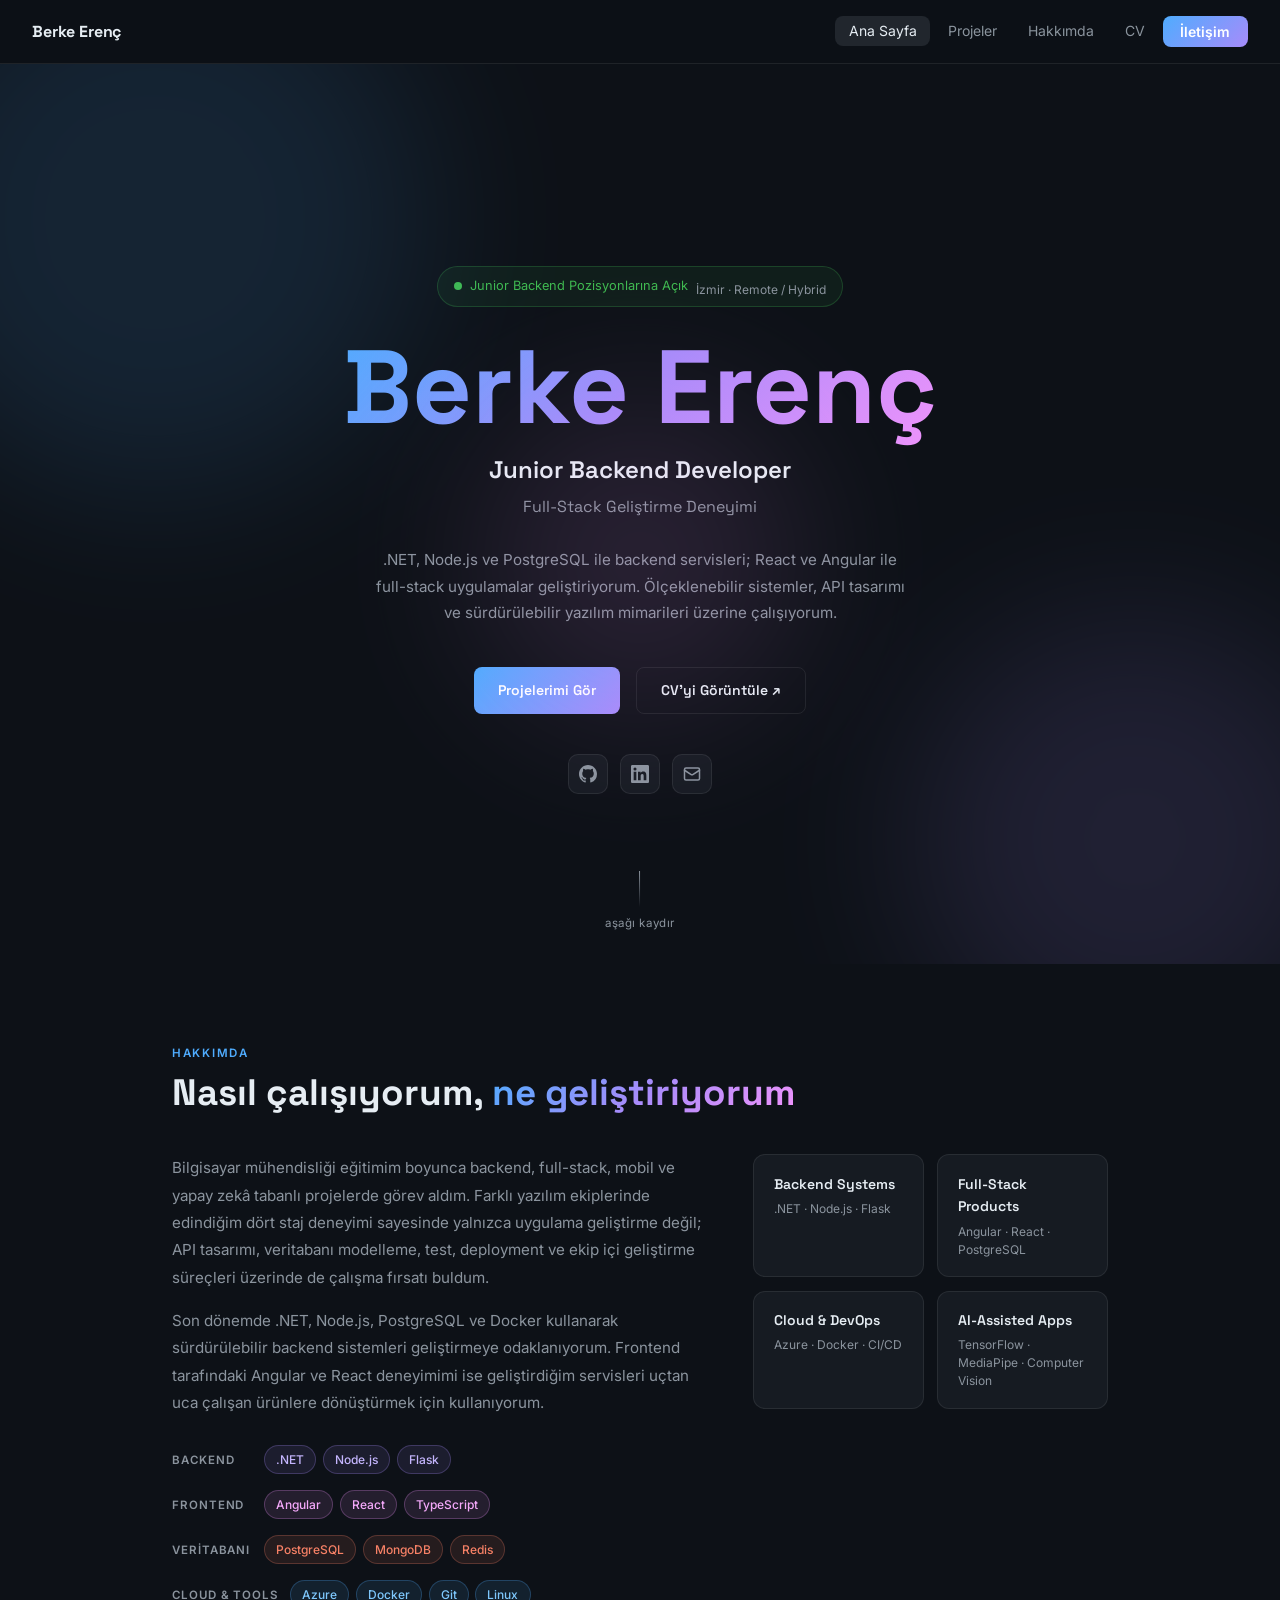
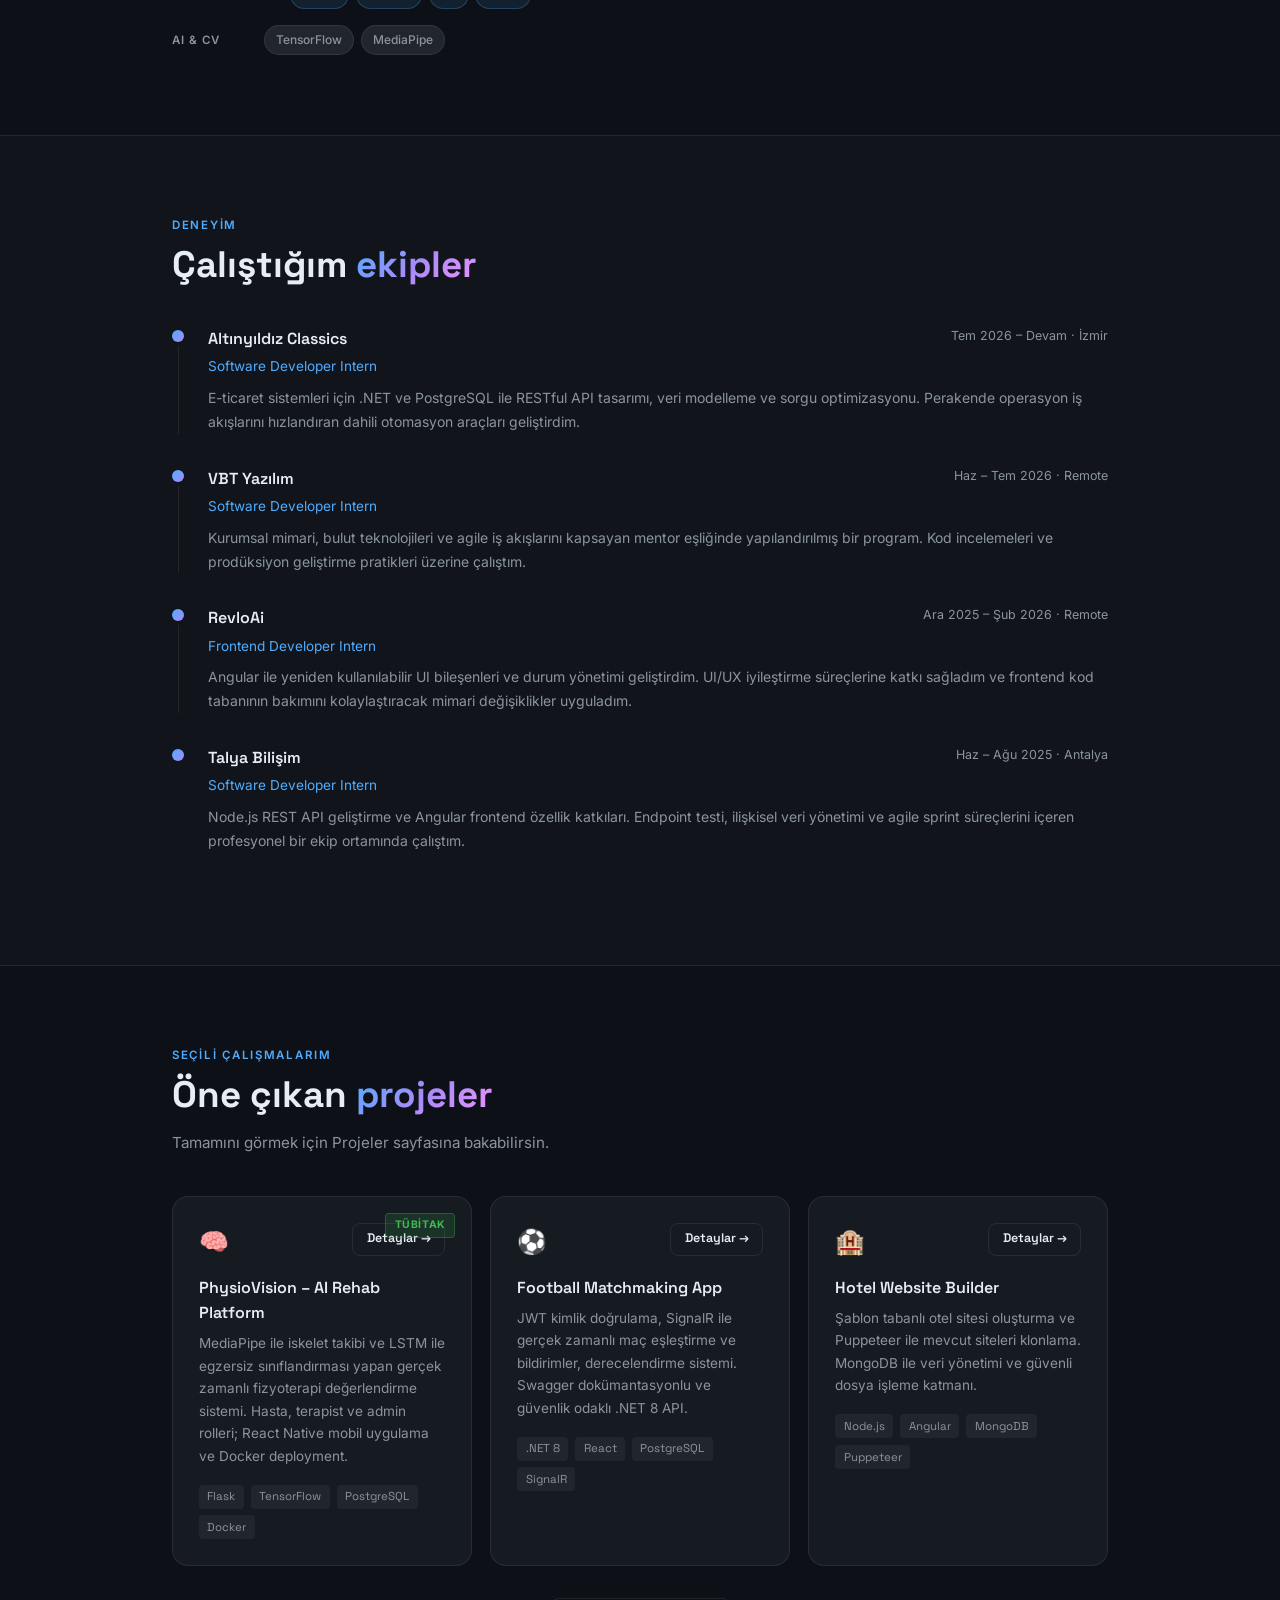
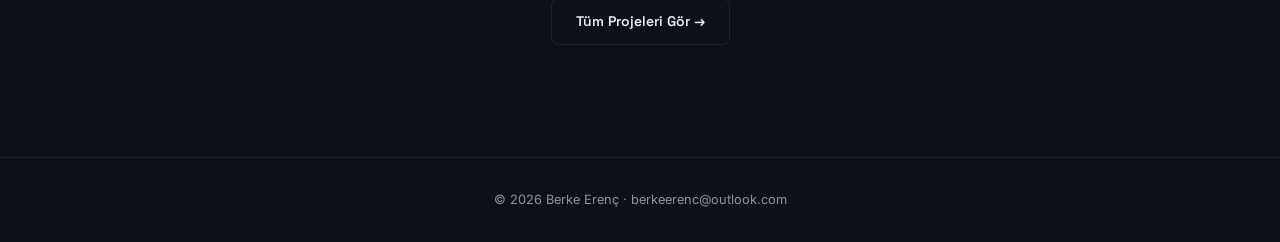
==== index.html @ 7fb3c42b "Add files via upload" ====
<!DOCTYPE html>
<html lang="tr">
<head>
  <meta charset="UTF-8"/>
  <meta name="viewport" content="width=device-width, initial-scale=1.0"/>
  <title>Berke Erenç – Junior Backend Developer</title>
  <meta name="description" content="Berke Erenç'in backend, full-stack ve yapay zekâ projelerini içeren yazılım geliştirici portföyü. .NET, Node.js, PostgreSQL ve Angular ile geliştirme.">
  <meta property="og:title" content="Berke Erenç – Junior Backend Developer">
  <meta property="og:description" content=".NET, Node.js, PostgreSQL ve full-stack uygulama projeleri.">
  <meta property="og:type" content="website">
  <meta property="og:url" content="https://berkeerenc.github.io/">
  <meta property="og:image" content="https://berkeerenc.github.io/og-image.svg">
  <meta name="twitter:card" content="summary_large_image">
  <meta name="twitter:title" content="Berke Erenç – Junior Backend Developer">
  <meta name="twitter:description" content=".NET, Node.js, PostgreSQL ve full-stack uygulama projeleri.">
  <meta name="twitter:image" content="https://berkeerenc.github.io/og-image.svg">
  <link rel="canonical" href="https://berkeerenc.github.io/">
  <link rel="icon" type="image/svg+xml" href="favicon.svg">
  <link rel="preconnect" href="https://fonts.googleapis.com"/>
  <link rel="preconnect" href="https://fonts.gstatic.com" crossorigin/>
  <link href="https://fonts.googleapis.com/css2?family=Space+Grotesk:wght@400;500;600;700&family=Inter:wght@400;500&display=swap" rel="stylesheet"/>
  <link rel="stylesheet" href="shared.css"/>
  <style>
    /* HERO */
    .hero {
      min-height: 100vh;
      display: flex;
      flex-direction: column;
      justify-content: center;
      align-items: center;
      text-align: center;
      padding: 7rem 2rem 5rem;
      position: relative;
      overflow: hidden;
    }
    .blob1 { width:550px;height:550px;background:var(--grad1);top:-120px;left:-120px;animation-delay:0s; }
    .blob2 { width:450px;height:450px;background:var(--grad2);bottom:-100px;right:-80px;animation-delay:-4s; }
    .blob3 { width:320px;height:320px;background:var(--grad3);top:55%;left:50%;transform:translate(-50%,-50%);animation-delay:-7s; }

    .hero-badge {
      display: inline-flex;
      align-items: center;
      gap: 0.5rem;
      background: rgba(63,185,80,0.08);
      border: 1px solid rgba(63,185,80,0.25);
      border-radius: 100px;
      padding: 0.4rem 1rem;
      font-size: 0.8rem;
      color: var(--green);
      margin-bottom: 1.75rem;
    }
    .hero-location {
      display: block;
      font-size: 0.75rem;
      color: var(--muted);
      margin-top: 0.4rem;
    }
    .hero-name {
      font-family: 'Space Grotesk', sans-serif;
      font-size: clamp(3rem, 9vw, 6.5rem);
      font-weight: 700;
      line-height: 1;
      margin-bottom: 0.75rem;
    }
    .hero-role-main {
      font-family: 'Space Grotesk', sans-serif;
      font-size: clamp(1.1rem, 2.8vw, 1.5rem);
      font-weight: 600;
      color: var(--text);
      margin-bottom: 0.3rem;
    }
    .hero-role-sub {
      font-size: clamp(0.875rem, 2vw, 1rem);
      color: var(--muted);
      font-family: 'Space Grotesk', sans-serif;
      margin-bottom: 1.75rem;
    }
    .hero-desc {
      max-width: 540px;
      color: var(--muted);
      line-height: 1.75;
      margin-bottom: 2.5rem;
      font-size: 0.95rem;
    }
    .hero-btns {
      display: flex;
      gap: 1rem;
      flex-wrap: wrap;
      justify-content: center;
    }
    .hero-socials {
      display: flex;
      gap: 0.75rem;
      margin-top: 2.5rem;
    }
    .social-icon {
      width: 40px; height: 40px;
      border-radius: 10px;
      background: var(--surface);
      border: 1px solid var(--border);
      display: flex;
      align-items: center;
      justify-content: center;
      color: var(--muted);
      text-decoration: none;
      transition: color 0.2s, border-color 0.2s, transform 0.2s;
    }
    .social-icon:hover { color: var(--text); border-color: rgba(255,255,255,0.2); transform: translateY(-2px); }
    .scroll-hint {
      position: absolute;
      bottom: 2rem; left: 50%;
      transform: translateX(-50%);
      display: flex;
      flex-direction: column;
      align-items: center;
      gap: 0.4rem;
      color: var(--muted);
      font-size: 0.72rem;
      letter-spacing: 0.05em;
    }
    .scroll-line {
      width: 1px; height: 36px;
      background: linear-gradient(to bottom, var(--muted), transparent);
      animation: scrollAnim 2s ease-in-out infinite;
    }
    @keyframes scrollAnim {
      0%  { transform:scaleY(0);transform-origin:top;opacity:1; }
      50% { transform:scaleY(1);transform-origin:top;opacity:1; }
      51% { transform:scaleY(1);transform-origin:bottom;opacity:1; }
      100%{ transform:scaleY(0);transform-origin:bottom;opacity:0; }
    }

    /* ABOUT */
    .about-grid {
      display: grid;
      grid-template-columns: 3fr 2fr;
      gap: 3rem;
      align-items: start;
      margin-top: 2.5rem;
    }
    .about-text p { color: var(--muted); line-height: 1.8; margin-bottom: 1rem; font-size: 0.95rem; }

    /* SKILL CATEGORIES */
    .skill-cats { display: flex; flex-direction: column; gap: 1rem; margin-top: 1.75rem; }
    .skill-cat-row { display: flex; align-items: baseline; gap: 0.75rem; flex-wrap: wrap; }
    .skill-cat-label {
      font-size: 0.72rem;
      font-weight: 600;
      letter-spacing: 0.08em;
      text-transform: uppercase;
      color: var(--muted);
      min-width: 80px;
      flex-shrink: 0;
    }
    .skill-cat-tags { display: flex; flex-wrap: wrap; gap: 0.4rem; }

    /* COMPETENCY CARDS */
    .comp-grid {
      display: grid;
      grid-template-columns: 1fr 1fr;
      gap: 0.85rem;
    }
    .comp-card {
      background: var(--surface);
      border: 1px solid var(--border);
      border-radius: var(--radius);
      padding: 1.1rem 1.25rem;
      transition: border-color 0.2s, transform 0.2s;
    }
    .comp-card:hover { border-color: rgba(255,255,255,0.15); transform: translateY(-2px); }
    .comp-title {
      font-family: 'Space Grotesk', sans-serif;
      font-size: 0.875rem;
      font-weight: 600;
      margin-bottom: 0.3rem;
    }
    .comp-sub { color: var(--muted); font-size: 0.75rem; line-height: 1.5; }

    /* EXPERIENCE */
    .exp-list { display: flex; flex-direction: column; margin-top: 2.5rem; }
    .exp-item {
      display: grid;
      grid-template-columns: auto 1fr;
      gap: 0 1.5rem;
      padding-bottom: 2rem;
    }
    .exp-timeline { display: flex; flex-direction: column; align-items: center; padding-top: 4px; }
    .exp-dot {
      width: 12px; height: 12px;
      border-radius: 50%;
      background: linear-gradient(135deg, var(--grad1), var(--grad2));
      flex-shrink: 0; z-index: 1;
    }
    .exp-line { width: 1px; flex: 1; background: var(--border); margin-top: 4px; }
    .exp-item:last-child .exp-line { display: none; }
    .exp-header { display: flex; justify-content: space-between; align-items: flex-start; gap: 1rem; margin-bottom: 0.3rem; flex-wrap: wrap; }
    .exp-company { font-family: 'Space Grotesk', sans-serif; font-weight: 600; font-size: 1rem; }
    .exp-period { font-size: 0.78rem; color: var(--muted); white-space: nowrap; }
    .exp-role { font-size: 0.85rem; color: var(--accent); margin-bottom: 0.5rem; }
    .exp-desc { font-size: 0.875rem; color: var(--muted); line-height: 1.7; }

    /* FEATURED PROJECTS */
    .feat-grid {
      display: grid;
      grid-template-columns: repeat(auto-fit, minmax(280px, 1fr));
      gap: 1.15rem;
      margin-top: 2.5rem;
    }
    .proj-card {
      background: var(--surface);
      border: 1px solid var(--border);
      border-radius: 16px;
      padding: 1.6rem;
      position: relative;
      overflow: hidden;
      transition: border-color 0.2s, transform 0.2s;
      text-decoration: none;
      color: inherit;
      display: block;
    }
    .proj-card::before {
      content: '';
      position: absolute; inset: 0;
      background: linear-gradient(135deg, var(--c1, var(--grad1)), var(--c2, var(--grad2)));
      opacity: 0;
      transition: opacity 0.3s;
      pointer-events: none;
    }
    .proj-card:hover { border-color: rgba(255,255,255,0.18); transform: translateY(-4px); }
    .proj-card:hover::before { opacity: 0.04; }
    .proj-badge {
      position: absolute; top: 1rem; right: 1rem;
      font-size: 0.65rem; font-weight: 700; padding: 0.2rem 0.55rem;
      border-radius: 4px; background: rgba(63,185,80,0.15); color: var(--green);
      border: 1px solid rgba(63,185,80,0.3); text-transform: uppercase; letter-spacing: 0.06em;
    }
    .proj-header-row { display: flex; align-items: flex-start; justify-content: space-between; margin-bottom: 0.85rem; }
    .proj-icon { font-size: 1.5rem; position: relative; }
    .proj-name { font-family: 'Space Grotesk', sans-serif; font-weight: 600; font-size: 1rem; margin-bottom: 0.4rem; position: relative; }
    .proj-desc { font-size: 0.85rem; color: var(--muted); line-height: 1.65; margin-bottom: 1.1rem; position: relative; }
    .proj-tags { display: flex; flex-wrap: wrap; gap: 0.4rem; position: relative; }
    .proj-tag { padding: 0.18rem 0.55rem; background: var(--surface2); border-radius: 4px; font-size: 0.72rem; color: var(--muted); font-family: 'Space Grotesk', sans-serif; }

    @media (max-width: 700px) {
      .about-grid { grid-template-columns: 1fr; gap: 2rem; }
      .comp-grid { grid-template-columns: 1fr 1fr; }
      .skill-cat-label { min-width: 70px; }
    }
    @media (max-width: 420px) {
      .comp-grid { grid-template-columns: 1fr; }
    }
  </style>
</head>
<body>
<a href="#main-content" class="skip-link">İçeriğe geç</a>

<nav aria-label="Ana navigasyon">
  <a href="index.html" class="nav-logo">Berke Erenç</a>
  <ul class="nav-links" role="list">
    <li><a href="index.html" aria-current="page">Ana Sayfa</a></li>
    <li><a href="projects.html">Projeler</a></li>
    <li><a href="index.html#hakkimda">Hakkımda</a></li>
    <li><a href="Berke-Erenc-CV.pdf" target="_blank" rel="noopener noreferrer">CV</a></li>
    <li><a href="contact.html" class="nav-cta">İletişim</a></li>
  </ul>
  <button class="nav-hamburger" aria-label="Menüyü aç" aria-expanded="false" aria-controls="mobile-menu">
    <span></span><span></span><span></span>
  </button>
</nav>

<div class="mobile-menu" id="mobile-menu" role="navigation" aria-label="Mobil navigasyon">
  <a href="index.html" aria-current="page">Ana Sayfa</a>
  <a href="projects.html">Projeler</a>
  <a href="index.html#hakkimda">Hakkımda</a>
  <a href="Berke-Erenc-CV.pdf" target="_blank" rel="noopener noreferrer">CV</a>
  <a href="contact.html" class="mob-cta">İletişim</a>
</div>

<main id="main-content">
<div class="page">

  <!-- HERO -->
  <section class="hero" aria-label="Tanıtım">
    <div class="blob blob1" aria-hidden="true"></div>
    <div class="blob blob2" aria-hidden="true"></div>
    <div class="blob blob3" aria-hidden="true"></div>

    <div class="hero-badge" role="status">
      <span class="dot-live" aria-hidden="true"></span>
      Junior Backend Pozisyonlarına Açık
      <span class="hero-location">İzmir · Remote / Hybrid</span>
    </div>

    <h1 class="hero-name">
      <span class="gradient-text">Berke Erenç</span>
    </h1>

    <p class="hero-role-main">Junior Backend Developer</p>
    <p class="hero-role-sub">Full-Stack Geliştirme Deneyimi</p>

    <p class="hero-desc">
      .NET, Node.js ve PostgreSQL ile backend servisleri; React ve Angular ile full-stack uygulamalar geliştiriyorum. Ölçeklenebilir sistemler, API tasarımı ve sürdürülebilir yazılım mimarileri üzerine çalışıyorum.
    </p>

    <div class="hero-btns">
      <a href="projects.html" class="btn btn-primary">Projelerimi Gör</a>
      <a href="Berke-Erenc-CV.pdf" target="_blank" rel="noopener noreferrer" class="btn btn-secondary">CV'yi Görüntüle ↗</a>
    </div>

    <div class="hero-socials">
      <a href="https://github.com/berkeerenc" target="_blank" rel="noopener noreferrer" class="social-icon" aria-label="Berke Erenç GitHub profili">
        <svg width="18" height="18" viewBox="0 0 24 24" fill="currentColor" aria-hidden="true"><path d="M12 0C5.37 0 0 5.37 0 12c0 5.31 3.435 9.795 8.205 11.385.6.105.825-.255.825-.57 0-.285-.015-1.23-.015-2.235-3.015.555-3.795-.735-4.035-1.41-.135-.345-.72-1.41-1.23-1.695-.42-.225-1.02-.78-.015-.795.945-.015 1.62.87 1.845 1.23 1.08 1.815 2.805 1.305 3.495.99.105-.78.42-1.305.765-1.605-2.67-.3-5.46-1.335-5.46-5.925 0-1.305.465-2.385 1.23-3.225-.12-.3-.54-1.53.12-3.18 0 0 1.005-.315 3.3 1.23.96-.27 1.98-.405 3-.405s2.04.135 3 .405c2.295-1.56 3.3-1.23 3.3-1.23.66 1.65.24 2.88.12 3.18.765.84 1.23 1.905 1.23 3.225 0 4.605-2.805 5.625-5.475 5.925.435.375.81 1.095.81 2.22 0 1.605-.015 2.895-.015 3.3 0 .315.225.69.825.57A12.02 12.02 0 0024 12c0-6.63-5.37-12-12-12z"/></svg>
      </a>
      <a href="https://linkedin.com/in/berke-erenc" target="_blank" rel="noopener noreferrer" class="social-icon" aria-label="Berke Erenç LinkedIn profili">
        <svg width="18" height="18" viewBox="0 0 24 24" fill="currentColor" aria-hidden="true"><path d="M20.447 20.452h-3.554v-5.569c0-1.328-.027-3.037-1.852-3.037-1.853 0-2.136 1.445-2.136 2.939v5.667H9.351V9h3.414v1.561h.046c.477-.9 1.637-1.85 3.37-1.85 3.601 0 4.267 2.37 4.267 5.455v6.286zM5.337 7.433a2.062 2.062 0 01-2.063-2.065 2.064 2.064 0 112.063 2.065zm1.782 13.019H3.555V9h3.564v11.452zM22.225 0H1.771C.792 0 0 .774 0 1.729v20.542C0 23.227.792 24 1.771 24h20.451C23.2 24 24 23.227 24 22.271V1.729C24 .774 23.2 0 22.222 0h.003z"/></svg>
      </a>
      <a href="mailto:berkeerenc@outlook.com" class="social-icon" aria-label="Berke Erenç e-posta adresi">
        <svg width="18" height="18" viewBox="0 0 24 24" fill="none" stroke="currentColor" stroke-width="2" stroke-linecap="round" stroke-linejoin="round" aria-hidden="true"><rect x="2" y="4" width="20" height="16" rx="2"/><path d="m22 7-8.97 5.7a1.94 1.94 0 0 1-2.06 0L2 7"/></svg>
      </a>
    </div>

    <div class="scroll-hint" aria-hidden="true">
      <div class="scroll-line"></div>
      aşağı kaydır
    </div>
  </section>

  <!-- ABOUT -->
  <div class="section" id="hakkimda">
    <div class="reveal">
      <div class="section-label">Hakkımda</div>
      <h2 class="section-title">Nasıl çalışıyorum, <span class="gradient-text">ne geliştiriyorum</span></h2>
    </div>

    <div class="about-grid">
      <div class="about-text reveal">
        <p>
          Bilgisayar mühendisliği eğitimim boyunca backend, full-stack, mobil ve yapay zekâ tabanlı projelerde görev aldım. Farklı yazılım ekiplerinde edindiğim dört staj deneyimi sayesinde yalnızca uygulama geliştirme değil; API tasarımı, veritabanı modelleme, test, deployment ve ekip içi geliştirme süreçleri üzerinde de çalışma fırsatı buldum.
        </p>
        <p>
          Son dönemde .NET, Node.js, PostgreSQL ve Docker kullanarak sürdürülebilir backend sistemleri geliştirmeye odaklanıyorum. Frontend tarafındaki Angular ve React deneyimimi ise geliştirdiğim servisleri uçtan uca çalışan ürünlere dönüştürmek için kullanıyorum.
        </p>

        <div class="skill-cats" aria-label="Teknoloji yetkinlikleri">
          <div class="skill-cat-row">
            <span class="skill-cat-label">Backend</span>
            <div class="skill-cat-tags">
              <span class="tag tag-purple">.NET</span>
              <span class="tag tag-purple">Node.js</span>
              <span class="tag tag-purple">Flask</span>
            </div>
          </div>
          <div class="skill-cat-row">
            <span class="skill-cat-label">Frontend</span>
            <div class="skill-cat-tags">
              <span class="tag tag-pink">Angular</span>
              <span class="tag tag-pink">React</span>
              <span class="tag tag-pink">TypeScript</span>
            </div>
          </div>
          <div class="skill-cat-row">
            <span class="skill-cat-label">Veritabanı</span>
            <div class="skill-cat-tags">
              <span class="tag tag-orange">PostgreSQL</span>
              <span class="tag tag-orange">MongoDB</span>
              <span class="tag tag-orange">Redis</span>
            </div>
          </div>
          <div class="skill-cat-row">
            <span class="skill-cat-label">Cloud & Tools</span>
            <div class="skill-cat-tags">
              <span class="tag tag-blue">Azure</span>
              <span class="tag tag-blue">Docker</span>
              <span class="tag tag-blue">Git</span>
              <span class="tag tag-blue">Linux</span>
            </div>
          </div>
          <div class="skill-cat-row">
            <span class="skill-cat-label">AI & CV</span>
            <div class="skill-cat-tags">
              <span class="tag tag-gray">TensorFlow</span>
              <span class="tag tag-gray">MediaPipe</span>
            </div>
          </div>
        </div>
      </div>

      <div class="comp-grid reveal reveal-delay-1" aria-label="Öne çıkan yetkinlikler">
        <div class="comp-card">
          <div class="comp-title">Backend Systems</div>
          <div class="comp-sub">.NET · Node.js · Flask</div>
        </div>
        <div class="comp-card">
          <div class="comp-title">Full-Stack Products</div>
          <div class="comp-sub">Angular · React · PostgreSQL</div>
        </div>
        <div class="comp-card">
          <div class="comp-title">Cloud & DevOps</div>
          <div class="comp-sub">Azure · Docker · CI/CD</div>
        </div>
        <div class="comp-card">
          <div class="comp-title">AI-Assisted Apps</div>
          <div class="comp-sub">TensorFlow · MediaPipe · Computer Vision</div>
        </div>
      </div>
    </div>
  </div>

  <!-- EXPERIENCE -->
  <div style="background: rgba(255,255,255,0.015); border-top: 1px solid var(--border); border-bottom: 1px solid var(--border);">
    <div class="section">
      <div class="reveal">
        <div class="section-label">Deneyim</div>
        <h2 class="section-title">Çalıştığım <span class="gradient-text">ekipler</span></h2>
      </div>

      <ol class="exp-list" aria-label="İş deneyimleri">

        <li class="exp-item reveal">
          <div class="exp-timeline" aria-hidden="true">
            <div class="exp-dot"></div>
            <div class="exp-line"></div>
          </div>
          <div class="exp-content">
            <div class="exp-header">
              <span class="exp-company">Altınyıldız Classics</span>
              <span class="exp-period">Tem 2026 – Devam · İzmir</span>
            </div>
            <div class="exp-role">Software Developer Intern</div>
            <p class="exp-desc">E-ticaret sistemleri için .NET ve PostgreSQL ile RESTful API tasarımı, veri modelleme ve sorgu optimizasyonu. Perakende operasyon iş akışlarını hızlandıran dahili otomasyon araçları geliştirdim.</p>
          </div>
        </li>

        <li class="exp-item reveal reveal-delay-1">
          <div class="exp-timeline" aria-hidden="true">
            <div class="exp-dot"></div>
            <div class="exp-line"></div>
          </div>
          <div class="exp-content">
            <div class="exp-header">
              <span class="exp-company">VBT Yazılım</span>
              <span class="exp-period">Haz – Tem 2026 · Remote</span>
            </div>
            <div class="exp-role">Software Developer Intern</div>
            <p class="exp-desc">Kurumsal mimari, bulut teknolojileri ve agile iş akışlarını kapsayan mentor eşliğinde yapılandırılmış bir program. Kod incelemeleri ve prodüksiyon geliştirme pratikleri üzerine çalıştım.</p>
          </div>
        </li>

        <li class="exp-item reveal reveal-delay-2">
          <div class="exp-timeline" aria-hidden="true">
            <div class="exp-dot"></div>
            <div class="exp-line"></div>
          </div>
          <div class="exp-content">
            <div class="exp-header">
              <span class="exp-company">RevloAi</span>
              <span class="exp-period">Ara 2025 – Şub 2026 · Remote</span>
            </div>
            <div class="exp-role">Frontend Developer Intern</div>
            <p class="exp-desc">Angular ile yeniden kullanılabilir UI bileşenleri ve durum yönetimi geliştirdim. UI/UX iyileştirme süreçlerine katkı sağladım ve frontend kod tabanının bakımını kolaylaştıracak mimari değişiklikler uyguladım.</p>
          </div>
        </li>

        <li class="exp-item reveal reveal-delay-3">
          <div class="exp-timeline" aria-hidden="true">
            <div class="exp-dot"></div>
            <div class="exp-line"></div>
          </div>
          <div class="exp-content">
            <div class="exp-header">
              <span class="exp-company">Talya Bilişim</span>
              <span class="exp-period">Haz – Ağu 2025 · Antalya</span>
            </div>
            <div class="exp-role">Software Developer Intern</div>
            <p class="exp-desc">Node.js REST API geliştirme ve Angular frontend özellik katkıları. Endpoint testi, ilişkisel veri yönetimi ve agile sprint süreçlerini içeren profesyonel bir ekip ortamında çalıştım.</p>
          </div>
        </li>

      </ol>
    </div>
  </div>

  <!-- FEATURED PROJECTS -->
  <div class="section">
    <div class="reveal">
      <div class="section-label">Seçili Çalışmalarım</div>
      <h2 class="section-title">Öne çıkan <span class="gradient-text">projeler</span></h2>
      <p class="section-desc" style="margin-bottom:0;">Tamamını görmek için Projeler sayfasına bakabilirsin.</p>
    </div>

    <div class="feat-grid" role="list">

      <article class="proj-card" role="listitem" style="--c1:#4FACFE;--c2:#A78BFA;">
        <div class="proj-badge">TÜBİTAK</div>
        <div class="proj-header-row">
          <div class="proj-icon" aria-hidden="true">🧠</div>
          <a href="projects.html#physiovision" class="btn btn-secondary" style="padding:0.35rem 0.85rem;font-size:0.78rem;" aria-label="PhysioVision proje detayları">Detaylar →</a>
        </div>
        <h3 class="proj-name">PhysioVision – AI Rehab Platform</h3>
        <p class="proj-desc">MediaPipe ile iskelet takibi ve LSTM ile egzersiz sınıflandırması yapan gerçek zamanlı fizyoterapi değerlendirme sistemi. Hasta, terapist ve admin rolleri; React Native mobil uygulama ve Docker deployment.</p>
        <div class="proj-tags" aria-label="Kullanılan teknolojiler">
          <span class="proj-tag">Flask</span>
          <span class="proj-tag">TensorFlow</span>
          <span class="proj-tag">PostgreSQL</span>
          <span class="proj-tag">Docker</span>
        </div>
      </article>

      <article class="proj-card" role="listitem" style="--c1:#A78BFA;--c2:#3FB950;">
        <div class="proj-header-row">
          <div class="proj-icon" aria-hidden="true">⚽</div>
          <a href="projects.html#football" class="btn btn-secondary" style="padding:0.35rem 0.85rem;font-size:0.78rem;">Detaylar →</a>
        </div>
        <h3 class="proj-name">Football Matchmaking App</h3>
        <p class="proj-desc">JWT kimlik doğrulama, SignalR ile gerçek zamanlı maç eşleştirme ve bildirimler, derecelendirme sistemi. Swagger dokümantasyonlu ve güvenlik odaklı .NET 8 API.</p>
        <div class="proj-tags" aria-label="Kullanılan teknolojiler">
          <span class="proj-tag">.NET 8</span>
          <span class="proj-tag">React</span>
          <span class="proj-tag">PostgreSQL</span>
          <span class="proj-tag">SignalR</span>
        </div>
      </article>

      <article class="proj-card" role="listitem" style="--c1:#F093FB;--c2:#4FACFE;">
        <div class="proj-header-row">
          <div class="proj-icon" aria-hidden="true">🏨</div>
          <a href="projects.html#hotel-builder" class="btn btn-secondary" style="padding:0.35rem 0.85rem;font-size:0.78rem;">Detaylar →</a>
        </div>
        <h3 class="proj-name">Hotel Website Builder</h3>
        <p class="proj-desc">Şablon tabanlı otel sitesi oluşturma ve Puppeteer ile mevcut siteleri klonlama. MongoDB ile veri yönetimi ve güvenli dosya işleme katmanı.</p>
        <div class="proj-tags" aria-label="Kullanılan teknolojiler">
          <span class="proj-tag">Node.js</span>
          <span class="proj-tag">Angular</span>
          <span class="proj-tag">MongoDB</span>
          <span class="proj-tag">Puppeteer</span>
        </div>
      </article>

    </div>

    <div style="text-align:center; margin-top:2rem;">
      <a href="projects.html" class="btn btn-secondary">Tüm Projeleri Gör →</a>
    </div>
  </div>

</div>
</main>

<footer>
  <p>© <span id="footer-year"></span> Berke Erenç ·
    <a href="mailto:berkeerenc@outlook.com">berkeerenc@outlook.com</a>
  </p>
</footer>

<script>
  document.getElementById('footer-year').textContent = new Date().getFullYear();

  document.body.classList.add('js-loaded');

  const obs = new IntersectionObserver(entries => {
    entries.forEach(e => { if (e.isIntersecting) e.target.classList.add('visible'); });
  }, { threshold: 0.08 });
  document.querySelectorAll('.reveal').forEach(el => obs.observe(el));

  // Hamburger
  const btn = document.querySelector('.nav-hamburger');
  const menu = document.getElementById('mobile-menu');
  function openMenu() { menu.classList.add('open'); btn.setAttribute('aria-expanded','true'); btn.setAttribute('aria-label','Menüyü kapat'); }
  function closeMenu() { menu.classList.remove('open'); btn.setAttribute('aria-expanded','false'); btn.setAttribute('aria-label','Menüyü aç'); }
  btn.addEventListener('click', () => menu.classList.contains('open') ? closeMenu() : openMenu());
  document.addEventListener('click', e => { if (!nav.contains(e.target) && !menu.contains(e.target)) closeMenu(); });
  document.addEventListener('keydown', e => { if (e.key === 'Escape') closeMenu(); });
  menu.querySelectorAll('a').forEach(a => a.addEventListener('click', closeMenu));
  const nav = document.querySelector('nav');
</script>
</body>
</html>
---- shared.css ----
/* ===== RESET & ROOT ===== */
*, *::before, *::after { box-sizing: border-box; margin: 0; padding: 0; }

:root {
  --bg: #0D1117;
  --surface: #161B22;
  --surface2: #21262D;
  --border: rgba(255,255,255,0.08);
  --text: #E6EDF3;
  --muted: #8B949E;
  --accent: #4FACFE;
  --grad1: #4FACFE;
  --grad2: #A78BFA;
  --grad3: #F093FB;
  --green: #3FB950;
  --orange: #F78166;
  --radius: 12px;
}

html { scroll-behavior: smooth; }

body {
  font-family: 'Inter', sans-serif;
  background: var(--bg);
  color: var(--text);
  overflow-x: hidden;
  line-height: 1.6;
}

/* ===== SKIP LINK ===== */
.skip-link {
  position: absolute;
  top: -100%;
  left: 1rem;
  z-index: 9999;
  padding: 0.5rem 1rem;
  background: var(--accent);
  color: #000;
  font-weight: 600;
  font-size: 0.875rem;
  border-radius: 0 0 8px 8px;
  text-decoration: none;
  transition: top 0.2s;
}
.skip-link:focus { top: 0; }

/* ===== FOCUS ===== */
:focus-visible {
  outline: 2px solid var(--accent);
  outline-offset: 3px;
  border-radius: 4px;
}

/* ===== NAV ===== */
nav {
  position: fixed;
  top: 0; left: 0; right: 0;
  z-index: 100;
  padding: 0 2rem;
  height: 64px;
  display: flex;
  justify-content: space-between;
  align-items: center;
  background: rgba(13,17,23,0.9);
  backdrop-filter: blur(16px);
  border-bottom: 1px solid var(--border);
}

.nav-logo {
  font-family: 'Space Grotesk', sans-serif;
  font-size: 1rem;
  font-weight: 700;
  color: var(--text);
  text-decoration: none;
  letter-spacing: -0.01em;
  flex-shrink: 0;
}

.nav-links {
  display: flex;
  gap: 0.25rem;
  list-style: none;
  align-items: center;
}

.nav-links a {
  color: var(--muted);
  text-decoration: none;
  font-size: 0.875rem;
  padding: 0.4rem 0.85rem;
  border-radius: 8px;
  transition: color 0.2s, background 0.2s;
}

.nav-links a:hover,
.nav-links a[aria-current="page"] {
  color: var(--text);
  background: var(--surface2);
}

.nav-cta {
  padding: 0.45rem 1.1rem !important;
  background: linear-gradient(135deg, var(--grad1), var(--grad2)) !important;
  color: #fff !important;
  border-radius: 8px;
  font-weight: 600;
}
.nav-cta:hover {
  opacity: 0.88;
  background: linear-gradient(135deg, var(--grad1), var(--grad2)) !important;
}

/* ===== HAMBURGER ===== */
.nav-hamburger {
  display: none;
  flex-direction: column;
  justify-content: center;
  align-items: center;
  width: 40px; height: 40px;
  background: transparent;
  border: 1px solid var(--border);
  border-radius: 8px;
  cursor: pointer;
  gap: 5px;
  transition: border-color 0.2s;
}
.nav-hamburger:hover { border-color: rgba(255,255,255,0.2); }
.nav-hamburger span {
  display: block;
  width: 18px; height: 2px;
  background: var(--text);
  border-radius: 2px;
  transition: transform 0.25s, opacity 0.25s;
}
.nav-hamburger[aria-expanded="true"] span:nth-child(1) { transform: translateY(7px) rotate(45deg); }
.nav-hamburger[aria-expanded="true"] span:nth-child(2) { opacity: 0; }
.nav-hamburger[aria-expanded="true"] span:nth-child(3) { transform: translateY(-7px) rotate(-45deg); }

/* MOBILE MENU */
.mobile-menu {
  display: none;
  position: fixed;
  top: 64px; left: 0; right: 0;
  z-index: 99;
  background: rgba(13,17,23,0.97);
  backdrop-filter: blur(16px);
  border-bottom: 1px solid var(--border);
  padding: 1rem 1.5rem 1.5rem;
  flex-direction: column;
  gap: 0.25rem;
}
.mobile-menu.open { display: flex; }
.mobile-menu a {
  color: var(--muted);
  text-decoration: none;
  font-size: 1rem;
  padding: 0.75rem 1rem;
  border-radius: 8px;
  transition: color 0.2s, background 0.2s;
}
.mobile-menu a:hover,
.mobile-menu a[aria-current="page"] {
  color: var(--text);
  background: var(--surface2);
}
.mobile-menu .mob-cta {
  margin-top: 0.5rem;
  background: linear-gradient(135deg, var(--grad1), var(--grad2));
  color: #fff !important;
  text-align: center;
  font-weight: 600;
}

@media (max-width: 680px) {
  .nav-links { display: none; }
  .nav-hamburger { display: flex; }
}

/* ===== PAGE ===== */
.page { padding-top: 64px; min-height: 100vh; }

/* ===== SECTION ===== */
.section {
  padding: 5rem 2rem;
  max-width: 1000px;
  margin: 0 auto;
}

.section-label {
  font-size: 0.72rem;
  font-weight: 600;
  letter-spacing: 0.15em;
  text-transform: uppercase;
  color: var(--accent);
  margin-bottom: 0.6rem;
}

.section-title {
  font-family: 'Space Grotesk', sans-serif;
  font-size: clamp(1.7rem, 4vw, 2.3rem);
  font-weight: 700;
  line-height: 1.15;
  margin-bottom: 0.85rem;
}

.gradient-text {
  background: linear-gradient(135deg, var(--grad1) 0%, var(--grad2) 50%, var(--grad3) 100%);
  -webkit-background-clip: text;
  -webkit-text-fill-color: transparent;
  background-clip: text;
}

.section-desc {
  color: var(--muted);
  line-height: 1.75;
  max-width: 560px;
  font-size: 0.95rem;
}

/* ===== BUTTONS ===== */
.btn {
  display: inline-flex;
  align-items: center;
  gap: 0.4rem;
  padding: 0.7rem 1.5rem;
  border-radius: 8px;
  font-family: 'Space Grotesk', sans-serif;
  font-weight: 600;
  font-size: 0.875rem;
  text-decoration: none;
  transition: transform 0.2s, box-shadow 0.2s, opacity 0.2s;
  cursor: pointer;
  border: none;
}
.btn-primary {
  background: linear-gradient(135deg, var(--grad1), var(--grad2));
  color: #fff;
}
.btn-primary:hover { transform: translateY(-2px); box-shadow: 0 8px 24px rgba(79,172,254,0.25); }
.btn-secondary {
  background: transparent;
  color: var(--text);
  border: 1px solid var(--border);
}
.btn-secondary:hover { border-color: rgba(255,255,255,0.25); background: var(--surface); transform: translateY(-1px); }

/* ===== TAGS ===== */
.tag {
  padding: 0.25rem 0.7rem;
  border-radius: 100px;
  font-size: 0.75rem;
  font-weight: 500;
  border: 1px solid;
}
.tag-blue   { background: rgba(79,172,254,0.1);  border-color: rgba(79,172,254,0.25);  color: #7EC8FD; }
.tag-purple { background: rgba(167,139,250,0.1); border-color: rgba(167,139,250,0.25); color: #C4B5FD; }
.tag-pink   { background: rgba(240,147,251,0.1); border-color: rgba(240,147,251,0.25); color: #F5A9FB; }
.tag-green  { background: rgba(63,185,80,0.1);   border-color: rgba(63,185,80,0.25);   color: #3FB950; }
.tag-orange { background: rgba(247,129,102,0.1); border-color: rgba(247,129,102,0.25); color: #F78166; }
.tag-gray   { background: var(--surface2);       border-color: var(--border);          color: var(--muted); }

/* ===== BLOBS ===== */
.blob {
  position: absolute;
  border-radius: 50%;
  filter: blur(80px);
  opacity: 0.12;
  animation: floatBlob 10s ease-in-out infinite;
  pointer-events: none;
}
@keyframes floatBlob {
  0%,100% { transform: translate(0,0) scale(1); }
  33%      { transform: translate(30px,-30px) scale(1.06); }
  66%      { transform: translate(-20px,20px) scale(0.94); }
}

/* ===== DOT LIVE ===== */
.dot-live {
  display: inline-block;
  width: 8px; height: 8px;
  background: var(--green);
  border-radius: 50%;
  animation: pulseLive 2s infinite;
  flex-shrink: 0;
}
@keyframes pulseLive {
  0%,100% { opacity:1; transform:scale(1); }
  50%     { opacity:0.5; transform:scale(1.4); }
}

/* ===== REVEAL ANIMATIONS ===== */
.reveal {
  opacity: 1;
  transform: none;
}
.js-loaded .reveal {
  opacity: 0;
  transform: translateY(24px);
  transition: opacity 0.6s ease, transform 0.6s ease;
}
.js-loaded .reveal.visible {
  opacity: 1;
  transform: translateY(0);
}
.reveal-delay-1 { transition-delay: 0.1s; }
.reveal-delay-2 { transition-delay: 0.2s; }
.reveal-delay-3 { transition-delay: 0.3s; }

/* ===== FOOTER ===== */
footer {
  text-align: center;
  padding: 2rem;
  color: var(--muted);
  font-size: 0.8rem;
  border-top: 1px solid var(--border);
  margin-top: 2rem;
}
footer a { color: var(--muted); text-decoration: none; transition: color 0.2s; }
footer a:hover { color: var(--text); }

/* ===== REDUCED MOTION ===== */
@media (prefers-reduced-motion: reduce) {
  *, *::before, *::after {
    animation-duration: 0.01ms !important;
    animation-iteration-count: 1 !important;
    transition-duration: 0.01ms !important;
    scroll-behavior: auto !important;
  }
}

/* ===== MOBILE ===== */
@media (max-width: 680px) {
  .section { padding: 3.5rem 1.25rem; }
  nav { padding: 0 1.25rem; }
}
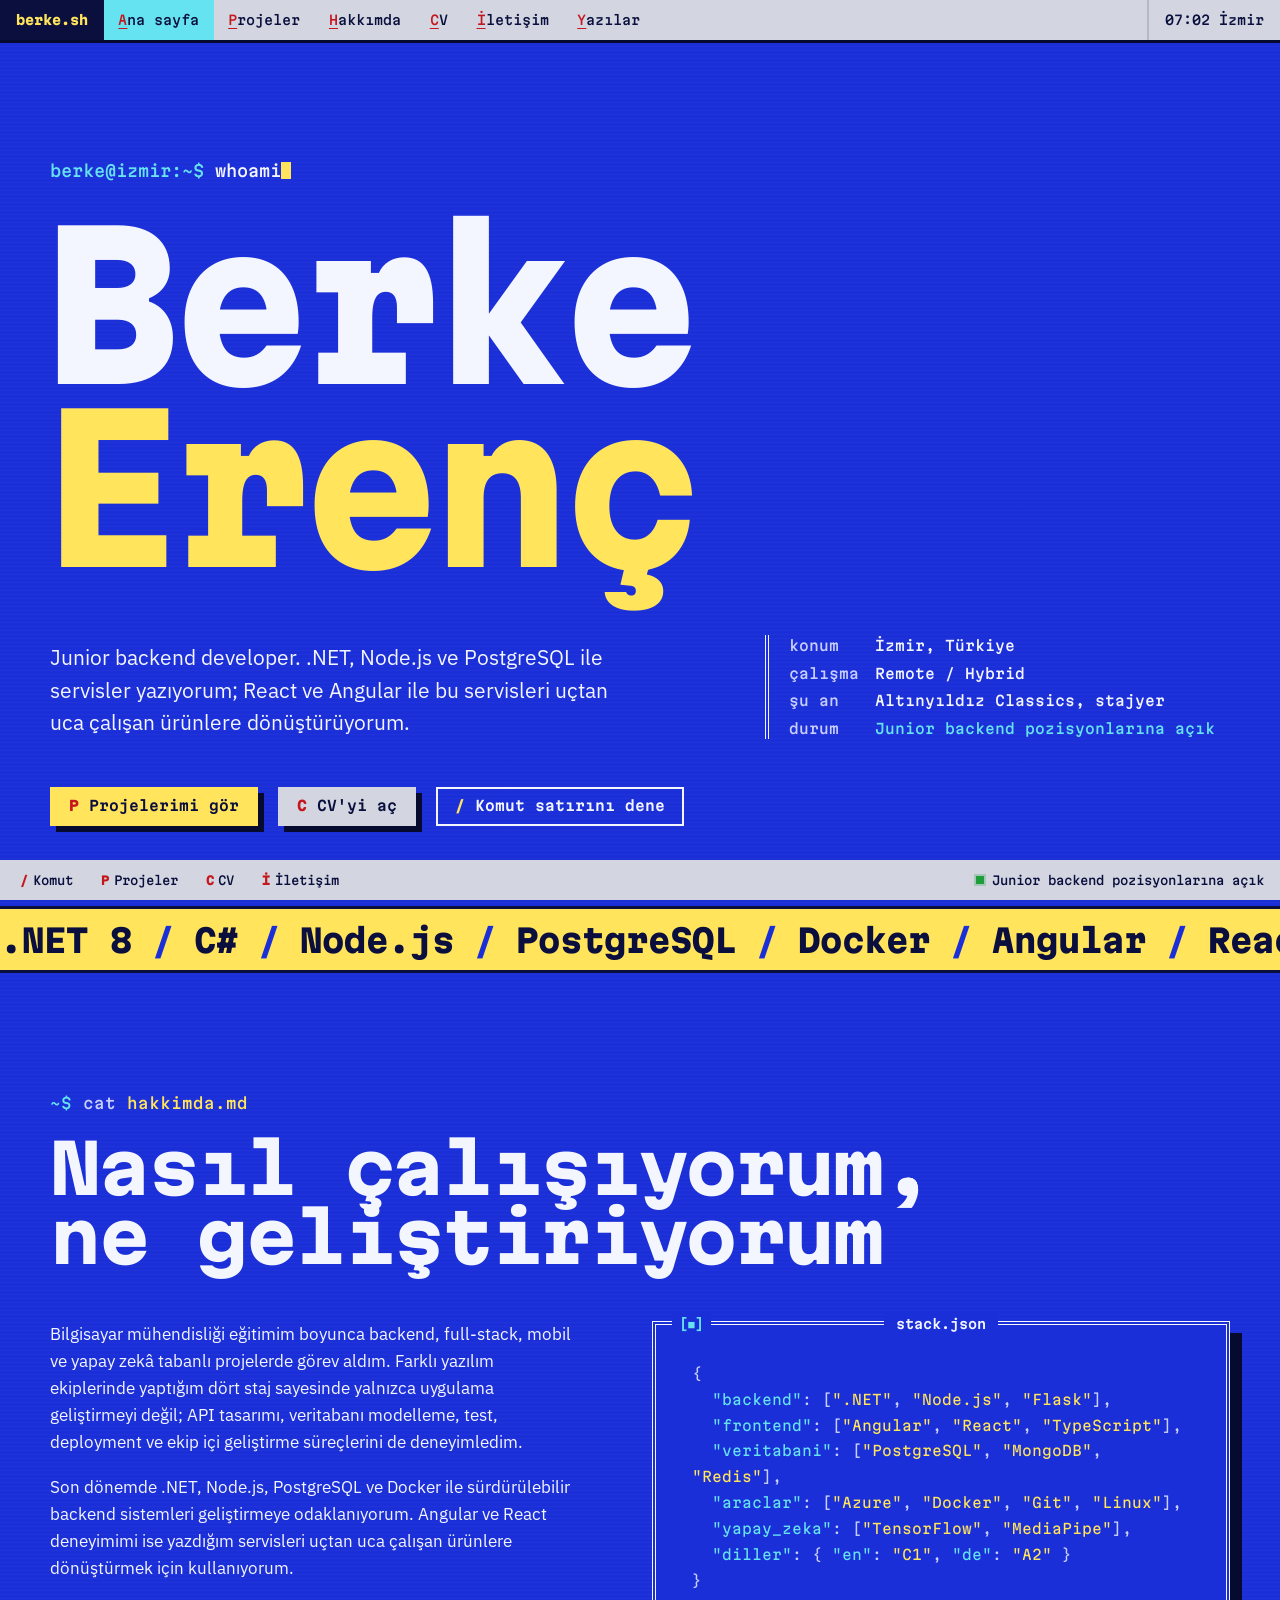
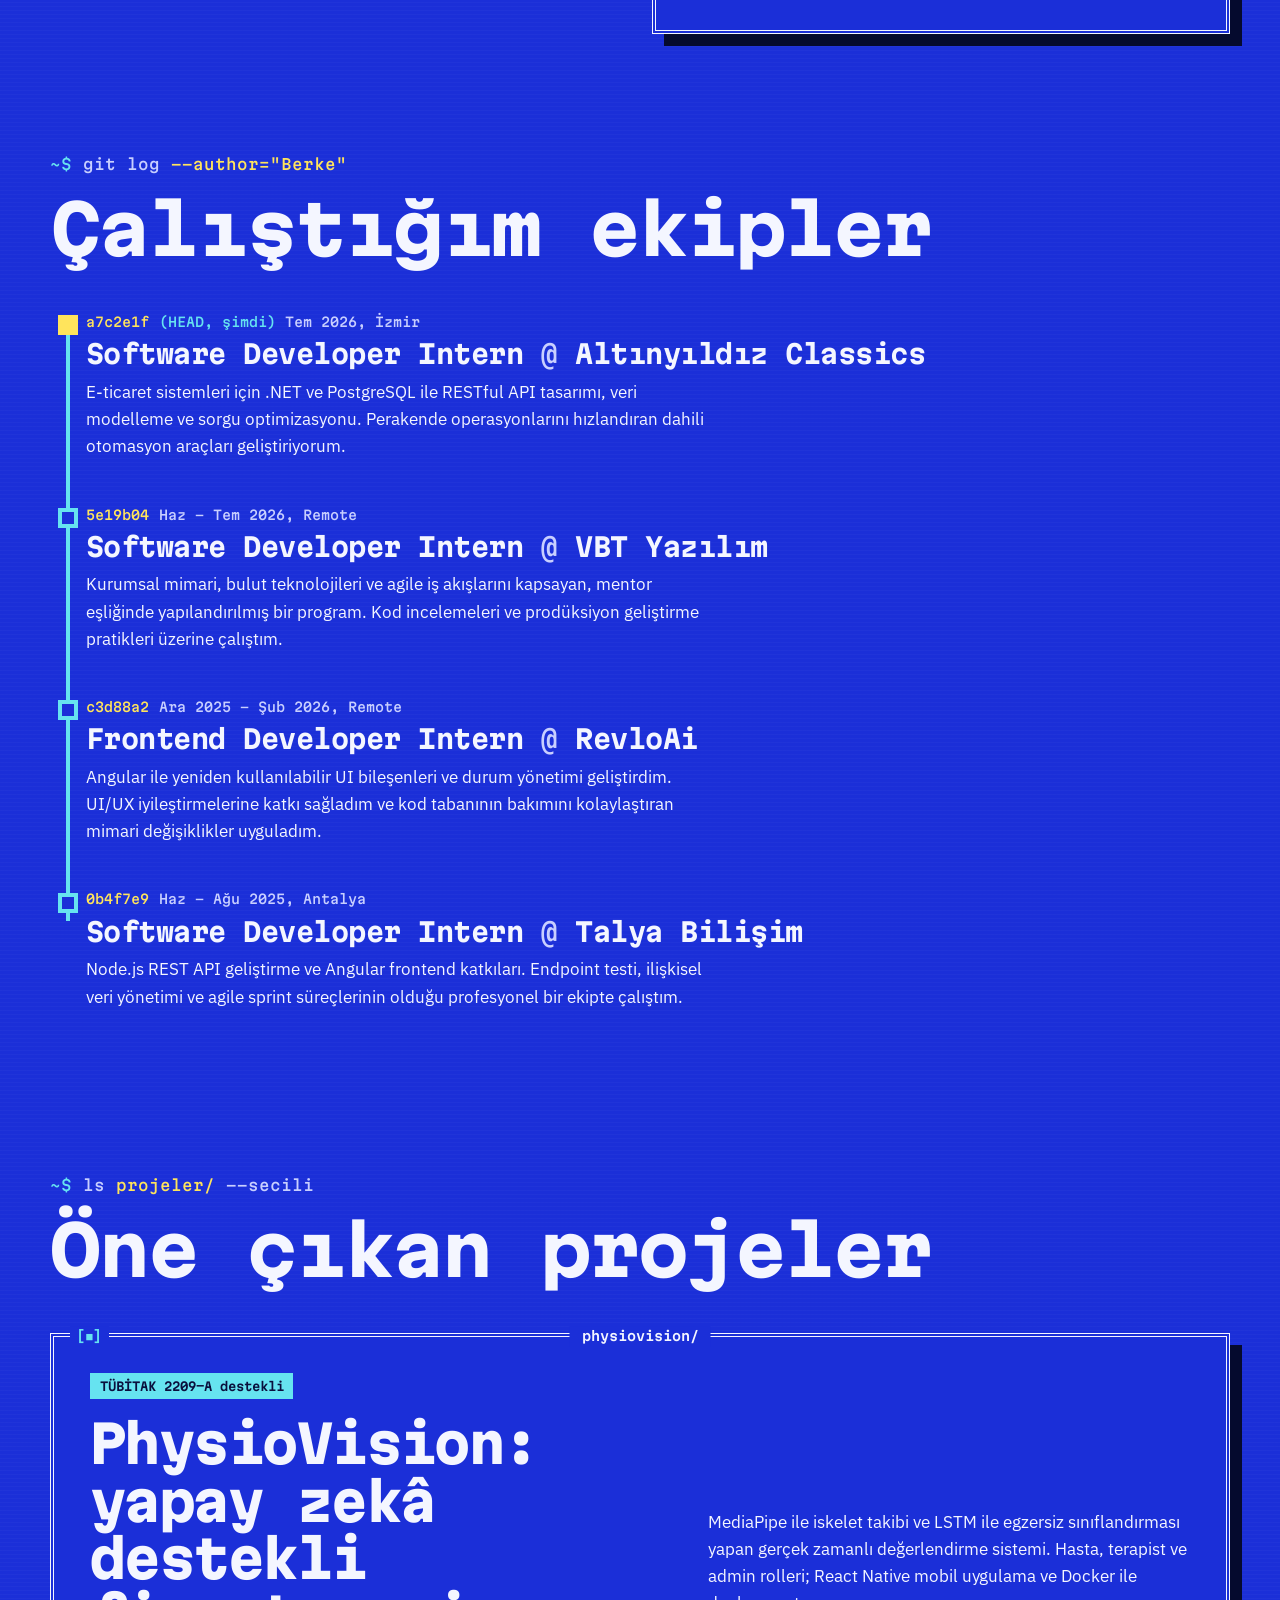
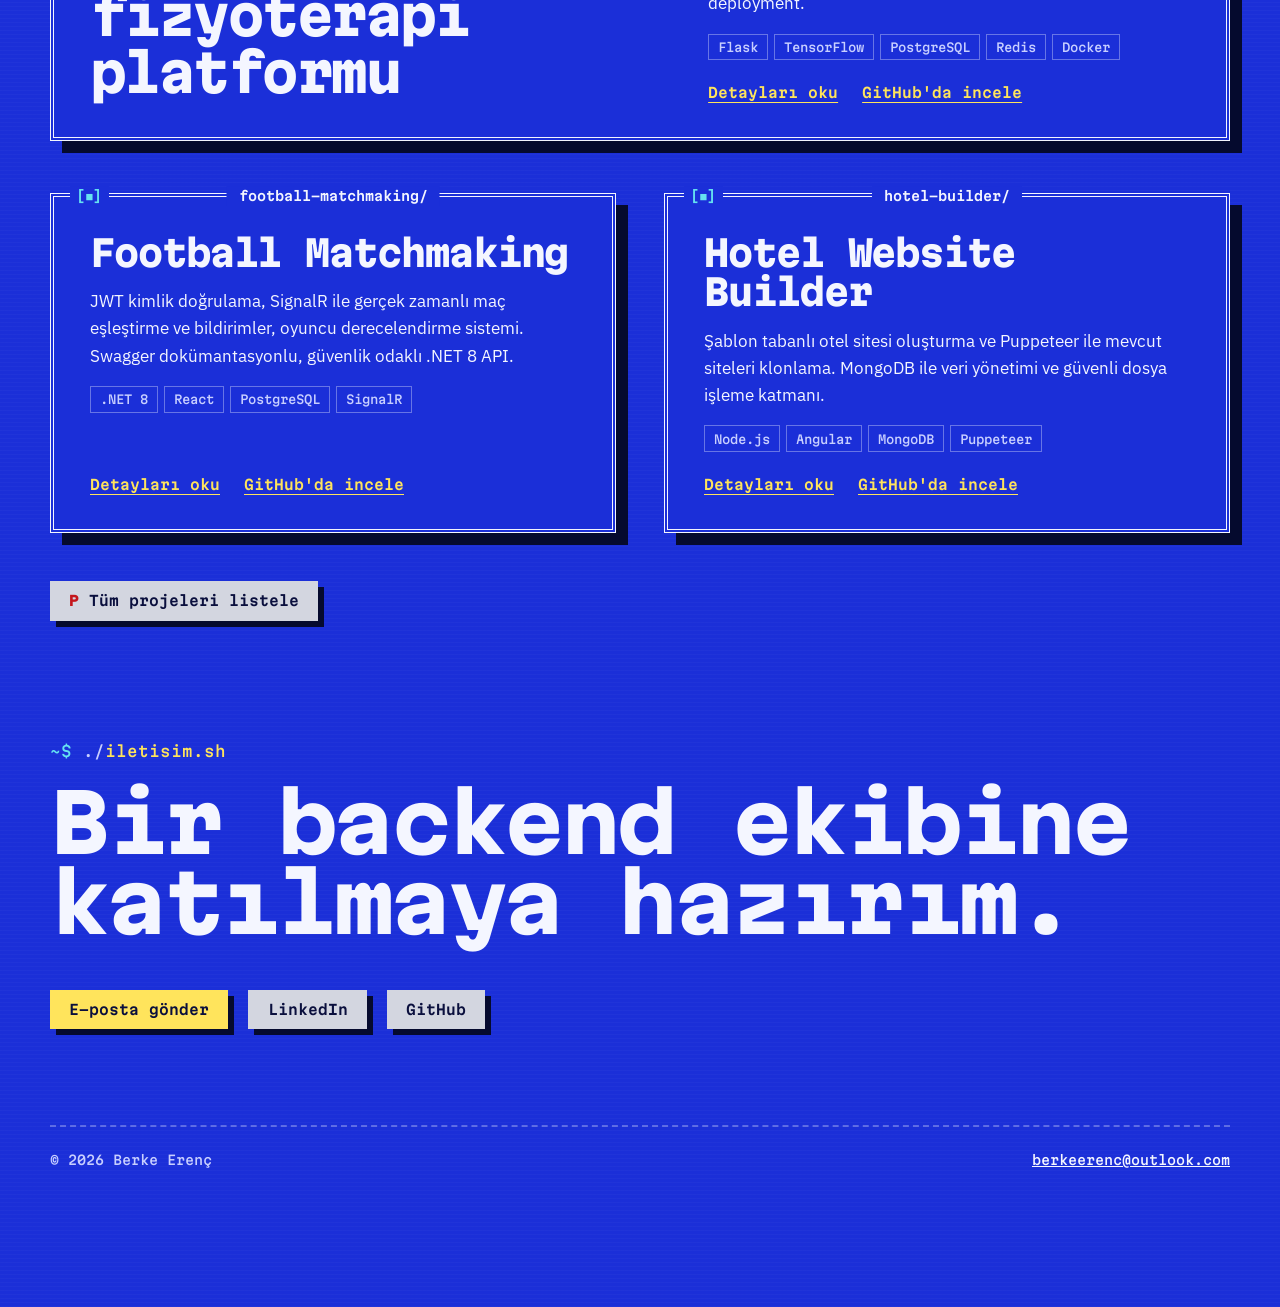
==== commit dc40d768: "Redesign portfolio with terminal/IDE concept - Electric blue IDE theme with menu bar, status bar and" ====
--- a/index.html
+++ b/index.html
@@ -1,577 +1,387 @@
 <!DOCTYPE html>
 <html lang="tr">
 <head>
-  <meta charset="UTF-8"/>
-  <meta name="viewport" content="width=device-width, initial-scale=1.0"/>
+  <meta charset="UTF-8">
+  <meta name="viewport" content="width=device-width, initial-scale=1.0">
   <title>Berke Erenç – Junior Backend Developer</title>
   <meta name="description" content="Berke Erenç'in backend, full-stack ve yapay zekâ projelerini içeren yazılım geliştirici portföyü. .NET, Node.js, PostgreSQL ve Angular ile geliştirme.">
+  <meta name="theme-color" content="#1B2FD8">
   <meta property="og:title" content="Berke Erenç – Junior Backend Developer">
-  <meta property="og:description" content=".NET, Node.js, PostgreSQL ve full-stack uygulama projeleri.">
+  <meta property="og:description" content="Berke Erenç'in backend, full-stack ve yapay zekâ projelerini içeren yazılım geliştirici portföyü. .NET, Node.js, PostgreSQL ve Angular ile geliştirme.">
   <meta property="og:type" content="website">
   <meta property="og:url" content="https://berkeerenc.github.io/">
   <meta property="og:image" content="https://berkeerenc.github.io/og-image.svg">
   <meta name="twitter:card" content="summary_large_image">
   <meta name="twitter:title" content="Berke Erenç – Junior Backend Developer">
-  <meta name="twitter:description" content=".NET, Node.js, PostgreSQL ve full-stack uygulama projeleri.">
+  <meta name="twitter:description" content="Berke Erenç'in backend, full-stack ve yapay zekâ projelerini içeren yazılım geliştirici portföyü. .NET, Node.js, PostgreSQL ve Angular ile geliştirme.">
   <meta name="twitter:image" content="https://berkeerenc.github.io/og-image.svg">
   <link rel="canonical" href="https://berkeerenc.github.io/">
   <link rel="icon" type="image/svg+xml" href="favicon.svg">
-  <link rel="preconnect" href="https://fonts.googleapis.com"/>
-  <link rel="preconnect" href="https://fonts.gstatic.com" crossorigin/>
-  <link href="https://fonts.googleapis.com/css2?family=Space+Grotesk:wght@400;500;600;700&family=Inter:wght@400;500&display=swap" rel="stylesheet"/>
-  <link rel="stylesheet" href="shared.css"/>
+  <link rel="preconnect" href="https://fonts.googleapis.com">
+  <link rel="preconnect" href="https://fonts.gstatic.com" crossorigin>
+  <link href="https://fonts.googleapis.com/css2?family=IBM+Plex+Sans:ital,wght@0,400;0,500;0,600;1,400&family=Martian+Mono:wdth,wght@75..112.5,100..800&display=swap" rel="stylesheet">
+  <link rel="stylesheet" href="shared.css">
   <style>
-    /* HERO */
-    .hero {
-      min-height: 100vh;
-      display: flex;
-      flex-direction: column;
-      justify-content: center;
-      align-items: center;
-      text-align: center;
-      padding: 7rem 2rem 5rem;
-      position: relative;
-      overflow: hidden;
-    }
-    .blob1 { width:550px;height:550px;background:var(--grad1);top:-120px;left:-120px;animation-delay:0s; }
-    .blob2 { width:450px;height:450px;background:var(--grad2);bottom:-100px;right:-80px;animation-delay:-4s; }
-    .blob3 { width:320px;height:320px;background:var(--grad3);top:55%;left:50%;transform:translate(-50%,-50%);animation-delay:-7s; }
-
-    .hero-badge {
-      display: inline-flex;
-      align-items: center;
-      gap: 0.5rem;
-      background: rgba(63,185,80,0.08);
-      border: 1px solid rgba(63,185,80,0.25);
-      border-radius: 100px;
-      padding: 0.4rem 1rem;
-      font-size: 0.8rem;
-      color: var(--green);
-      margin-bottom: 1.75rem;
-    }
-    .hero-location {
-      display: block;
-      font-size: 0.75rem;
-      color: var(--muted);
-      margin-top: 0.4rem;
-    }
-    .hero-name {
-      font-family: 'Space Grotesk', sans-serif;
-      font-size: clamp(3rem, 9vw, 6.5rem);
-      font-weight: 700;
-      line-height: 1;
-      margin-bottom: 0.75rem;
-    }
-    .hero-role-main {
-      font-family: 'Space Grotesk', sans-serif;
-      font-size: clamp(1.1rem, 2.8vw, 1.5rem);
-      font-weight: 600;
-      color: var(--text);
-      margin-bottom: 0.3rem;
-    }
-    .hero-role-sub {
-      font-size: clamp(0.875rem, 2vw, 1rem);
-      color: var(--muted);
-      font-family: 'Space Grotesk', sans-serif;
-      margin-bottom: 1.75rem;
-    }
-    .hero-desc {
-      max-width: 540px;
-      color: var(--muted);
-      line-height: 1.75;
-      margin-bottom: 2.5rem;
-      font-size: 0.95rem;
-    }
-    .hero-btns {
-      display: flex;
-      gap: 1rem;
-      flex-wrap: wrap;
-      justify-content: center;
-    }
-    .hero-socials {
-      display: flex;
-      gap: 0.75rem;
-      margin-top: 2.5rem;
-    }
-    .social-icon {
-      width: 40px; height: 40px;
-      border-radius: 10px;
-      background: var(--surface);
-      border: 1px solid var(--border);
-      display: flex;
-      align-items: center;
-      justify-content: center;
-      color: var(--muted);
-      text-decoration: none;
-      transition: color 0.2s, border-color 0.2s, transform 0.2s;
-    }
-    .social-icon:hover { color: var(--text); border-color: rgba(255,255,255,0.2); transform: translateY(-2px); }
-    .scroll-hint {
-      position: absolute;
-      bottom: 2rem; left: 50%;
-      transform: translateX(-50%);
-      display: flex;
-      flex-direction: column;
-      align-items: center;
-      gap: 0.4rem;
-      color: var(--muted);
-      font-size: 0.72rem;
-      letter-spacing: 0.05em;
-    }
-    .scroll-line {
-      width: 1px; height: 36px;
-      background: linear-gradient(to bottom, var(--muted), transparent);
-      animation: scrollAnim 2s ease-in-out infinite;
-    }
-    @keyframes scrollAnim {
-      0%  { transform:scaleY(0);transform-origin:top;opacity:1; }
-      50% { transform:scaleY(1);transform-origin:top;opacity:1; }
-      51% { transform:scaleY(1);transform-origin:bottom;opacity:1; }
-      100%{ transform:scaleY(0);transform-origin:bottom;opacity:0; }
-    }
-
-    /* ABOUT */
+    /* ---------- HERO ---------- */
+    .hero { padding-top: clamp(1rem, 4vw, 3rem); }
+    .hero .cmd { font-size: clamp(.875rem, 1.6vw, 1rem); margin-bottom: clamp(1rem, 3vw, 2rem); }
+    .hero .cmd .typed { color: var(--ink); }
+
+    .name {
+      font-family: var(--mono);
+      font-size: clamp(3.4rem, 15.5vw, 13.5rem);
+      line-height: .92;
+      letter-spacing: -0.045em;
+      color: var(--ink);
+      margin-left: -0.04em;
+      cursor: default;
+      user-select: none;
+    }
+    .name .ch {
+      display: inline-block;
+      font-variation-settings: "wdth" var(--w, 100), "wght" var(--wg, 800);
+    }
+    .name .sp { display: block; height: 0; }
+    .name:not(.in) .ch {
+      opacity: 0;
+      transform: translateY(.18em);
+      font-variation-settings: "wdth" 75, "wght" 200;
+    }
+    .name.in .ch {
+      transition:
+        opacity .45s ease calc(var(--i) * 55ms),
+        transform .7s cubic-bezier(.2, .9, .2, 1) calc(var(--i) * 55ms),
+        font-variation-settings 1s cubic-bezier(.2, .9, .2, 1) calc(var(--i) * 55ms);
+    }
+    .name.settled .ch { transition: font-variation-settings .35s cubic-bezier(.2, .9, .3, 1); }
+    /* ikinci satır sarı: soyadı terminal vurgusu gibi */
+    .name .ch.last { color: var(--yellow); }
+
+    .hero-grid {
+      display: grid;
+      grid-template-columns: minmax(0, 1.4fr) minmax(0, 1fr);
+      gap: clamp(1.5rem, 5vw, 4rem);
+      align-items: end;
+      margin-top: clamp(2rem, 5vw, 3.5rem);
+    }
+    .hero-lede { font-size: clamp(1.0625rem, 1.9vw, 1.3125rem); line-height: 1.55; max-width: 44ch; }
+
+    .facts {
+      font: 500 .875rem/1.5 var(--mono);
+      border-left: 4px double var(--ink);
+      padding-left: 1.25rem;
+      display: grid; grid-template-columns: auto 1fr; gap: .4rem 1rem;
+    }
+    .facts dt { color: var(--muted); }
+    .facts dd { color: var(--ink); }
+    .facts dd.on { color: var(--cyan); }
+
+    .actions { display: flex; flex-wrap: wrap; gap: 1rem 1.25rem; margin-top: clamp(2rem, 5vw, 3rem); }
+    .actions button.btn { border: 0; cursor: pointer; background: transparent; color: var(--ink); box-shadow: inset 0 0 0 2px var(--ink); }
+    .actions button.btn kbd { color: var(--yellow); }
+    .actions button.btn:hover { box-shadow: inset 0 0 0 2px var(--yellow); transform: none; }
+
+    /* ---------- HAKKIMDA ---------- */
     .about-grid {
       display: grid;
-      grid-template-columns: 3fr 2fr;
-      gap: 3rem;
+      grid-template-columns: minmax(0, 1fr) minmax(0, 1.1fr);
+      gap: clamp(2.5rem, 6vw, 5rem);
       align-items: start;
-      margin-top: 2.5rem;
-    }
-    .about-text p { color: var(--muted); line-height: 1.8; margin-bottom: 1rem; font-size: 0.95rem; }
-
-    /* SKILL CATEGORIES */
-    .skill-cats { display: flex; flex-direction: column; gap: 1rem; margin-top: 1.75rem; }
-    .skill-cat-row { display: flex; align-items: baseline; gap: 0.75rem; flex-wrap: wrap; }
-    .skill-cat-label {
-      font-size: 0.72rem;
-      font-weight: 600;
-      letter-spacing: 0.08em;
-      text-transform: uppercase;
-      color: var(--muted);
-      min-width: 80px;
-      flex-shrink: 0;
-    }
-    .skill-cat-tags { display: flex; flex-wrap: wrap; gap: 0.4rem; }
-
-    /* COMPETENCY CARDS */
-    .comp-grid {
+    }
+    .json {
+      font: 400 clamp(.75rem, 1.1vw, .875rem)/1.85 var(--mono);
+      white-space: pre-wrap;
+      overflow-x: auto;
+    }
+    .json .k { color: var(--cyan); }
+    .json .s { color: var(--yellow); }
+    .json .p { color: var(--muted); }
+
+    /* ---------- DENEYİM: git log ---------- */
+    .gitlog { list-style: none; position: relative; max-width: 900px; }
+    .gitlog li {
+      position: relative;
       display: grid;
-      grid-template-columns: 1fr 1fr;
-      gap: 0.85rem;
-    }
-    .comp-card {
-      background: var(--surface);
-      border: 1px solid var(--border);
-      border-radius: var(--radius);
-      padding: 1.1rem 1.25rem;
-      transition: border-color 0.2s, transform 0.2s;
-    }
-    .comp-card:hover { border-color: rgba(255,255,255,0.15); transform: translateY(-2px); }
-    .comp-title {
-      font-family: 'Space Grotesk', sans-serif;
-      font-size: 0.875rem;
-      font-weight: 600;
-      margin-bottom: 0.3rem;
-    }
-    .comp-sub { color: var(--muted); font-size: 0.75rem; line-height: 1.5; }
-
-    /* EXPERIENCE */
-    .exp-list { display: flex; flex-direction: column; margin-top: 2.5rem; }
-    .exp-item {
+      grid-template-columns: 2.25rem minmax(0, 1fr);
+      padding-bottom: clamp(2rem, 4vw, 2.75rem);
+    }
+    .gitlog li::before {
+      content: "";
+      position: absolute; left: calc(1.125rem - 2px); top: .5rem; bottom: -0.25rem;
+      width: 4px; background: var(--cyan);
+    }
+    .gitlog li:last-child::before { bottom: auto; height: 1.5rem; }
+    .gitlog .node {
+      position: relative; z-index: 1;
+      width: 1.25rem; height: 1.25rem; margin: .2rem 0 0 .5rem;
+      background: var(--blue); border: 4px solid var(--cyan);
+    }
+    .gitlog li:first-child .node { background: var(--yellow); border-color: var(--yellow); }
+    .commit-head { font: 500 .8125rem/1.6 var(--mono); color: var(--muted); }
+    .commit-head .hash { color: var(--yellow); margin-right: .6rem; }
+    .commit-head .ref { color: var(--cyan); margin-right: .6rem; }
+    .commit-title {
+      font-family: var(--mono); font-weight: 700;
+      font-size: clamp(1.125rem, 2.4vw, 1.625rem);
+      line-height: 1.25; letter-spacing: -0.02em;
+      margin: .35rem 0 .5rem;
+    }
+    .commit-title .at { color: var(--muted); font-weight: 400; }
+    .commit-body { max-width: 62ch; color: var(--ink); }
+
+    .gitlog:not(.shown) li { opacity: 0; transform: translateX(-12px); }
+    .gitlog.shown li { transition: opacity .5s ease, transform .6s cubic-bezier(.2,.9,.2,1); }
+    .gitlog.shown li:nth-child(2) { transition-delay: .15s; }
+    .gitlog.shown li:nth-child(3) { transition-delay: .3s; }
+    .gitlog.shown li:nth-child(4) { transition-delay: .45s; }
+
+    /* ---------- PROJELER ---------- */
+    .projects-grid {
       display: grid;
-      grid-template-columns: auto 1fr;
-      gap: 0 1.5rem;
-      padding-bottom: 2rem;
-    }
-    .exp-timeline { display: flex; flex-direction: column; align-items: center; padding-top: 4px; }
-    .exp-dot {
-      width: 12px; height: 12px;
-      border-radius: 50%;
-      background: linear-gradient(135deg, var(--grad1), var(--grad2));
-      flex-shrink: 0; z-index: 1;
-    }
-    .exp-line { width: 1px; flex: 1; background: var(--border); margin-top: 4px; }
-    .exp-item:last-child .exp-line { display: none; }
-    .exp-header { display: flex; justify-content: space-between; align-items: flex-start; gap: 1rem; margin-bottom: 0.3rem; flex-wrap: wrap; }
-    .exp-company { font-family: 'Space Grotesk', sans-serif; font-weight: 600; font-size: 1rem; }
-    .exp-period { font-size: 0.78rem; color: var(--muted); white-space: nowrap; }
-    .exp-role { font-size: 0.85rem; color: var(--accent); margin-bottom: 0.5rem; }
-    .exp-desc { font-size: 0.875rem; color: var(--muted); line-height: 1.7; }
-
-    /* FEATURED PROJECTS */
-    .feat-grid {
-      display: grid;
-      grid-template-columns: repeat(auto-fit, minmax(280px, 1fr));
-      gap: 1.15rem;
-      margin-top: 2.5rem;
-    }
-    .proj-card {
-      background: var(--surface);
-      border: 1px solid var(--border);
-      border-radius: 16px;
-      padding: 1.6rem;
-      position: relative;
-      overflow: hidden;
-      transition: border-color 0.2s, transform 0.2s;
-      text-decoration: none;
-      color: inherit;
-      display: block;
-    }
-    .proj-card::before {
-      content: '';
-      position: absolute; inset: 0;
-      background: linear-gradient(135deg, var(--c1, var(--grad1)), var(--c2, var(--grad2)));
-      opacity: 0;
-      transition: opacity 0.3s;
-      pointer-events: none;
-    }
-    .proj-card:hover { border-color: rgba(255,255,255,0.18); transform: translateY(-4px); }
-    .proj-card:hover::before { opacity: 0.04; }
-    .proj-badge {
-      position: absolute; top: 1rem; right: 1rem;
-      font-size: 0.65rem; font-weight: 700; padding: 0.2rem 0.55rem;
-      border-radius: 4px; background: rgba(63,185,80,0.15); color: var(--green);
-      border: 1px solid rgba(63,185,80,0.3); text-transform: uppercase; letter-spacing: 0.06em;
-    }
-    .proj-header-row { display: flex; align-items: flex-start; justify-content: space-between; margin-bottom: 0.85rem; }
-    .proj-icon { font-size: 1.5rem; position: relative; }
-    .proj-name { font-family: 'Space Grotesk', sans-serif; font-weight: 600; font-size: 1rem; margin-bottom: 0.4rem; position: relative; }
-    .proj-desc { font-size: 0.85rem; color: var(--muted); line-height: 1.65; margin-bottom: 1.1rem; position: relative; }
-    .proj-tags { display: flex; flex-wrap: wrap; gap: 0.4rem; position: relative; }
-    .proj-tag { padding: 0.18rem 0.55rem; background: var(--surface2); border-radius: 4px; font-size: 0.72rem; color: var(--muted); font-family: 'Space Grotesk', sans-serif; }
-
-    @media (max-width: 700px) {
-      .about-grid { grid-template-columns: 1fr; gap: 2rem; }
-      .comp-grid { grid-template-columns: 1fr 1fr; }
-      .skill-cat-label { min-width: 70px; }
-    }
-    @media (max-width: 420px) {
-      .comp-grid { grid-template-columns: 1fr; }
+      grid-template-columns: repeat(2, minmax(0, 1fr));
+      gap: clamp(2.5rem, 4vw, 3.25rem) clamp(2rem, 4vw, 3rem);
+    }
+    .proj { display: flex; flex-direction: column; gap: 1rem; transition: border-color .15s; }
+    .proj.wide {
+      grid-column: 1 / -1;
+      display: grid; grid-template-columns: minmax(0, 1.15fr) minmax(0, 1fr);
+      gap: 1.5rem clamp(2rem, 5vw, 4rem); align-items: end;
+    }
+    .wide-l, .wide-r { display: flex; flex-direction: column; gap: 1rem; }
+    .proj:hover, .proj:focus-within { border-color: var(--yellow); }
+    .proj:hover .win-title, .proj:focus-within .win-title { background: var(--yellow); color: var(--bar-ink); }
+    .proj h3 {
+      font-family: var(--mono); font-weight: 800;
+      font-size: clamp(1.375rem, 3vw, 2.25rem);
+      line-height: 1.1; letter-spacing: -0.03em;
+    }
+    .proj.wide h3 { font-size: clamp(1.75rem, 4.5vw, 3.25rem); max-width: 20ch; }
+    .proj p { max-width: 62ch; }
+    .badge {
+      align-self: flex-start;
+      font: 600 .75rem/1 var(--mono);
+      padding: .45rem .6rem;
+      background: var(--cyan); color: var(--bar-ink);
+    }
+    .proj-links { display: flex; flex-wrap: wrap; gap: .5rem 1.5rem; margin-top: auto; padding-top: .5rem; font: 600 .875rem var(--mono); }
+    .proj-links a { color: var(--yellow); text-underline-offset: 4px; }
+    .proj-links a:hover { color: var(--ink); }
+    .more { margin-top: clamp(2rem, 4vw, 3rem); }
+
+    /* ---------- İLETİŞİM ÇAĞRISI ---------- */
+    .cta-line {
+      font-family: var(--mono); font-weight: 800;
+      font-size: clamp(2rem, 6.5vw, 5rem);
+      line-height: 1; letter-spacing: -0.04em;
+      font-variation-settings: "wdth" 112.5;
+      max-width: 24ch;
+      margin-bottom: clamp(2rem, 4vw, 2.5rem);
+    }
+
+    @media (max-width: 860px) {
+      .hero-grid, .about-grid { grid-template-columns: 1fr; }
+      .projects-grid, .proj.wide { grid-template-columns: 1fr; }
     }
   </style>
 </head>
 <body>
-<a href="#main-content" class="skip-link">İçeriğe geç</a>
-
-<nav aria-label="Ana navigasyon">
-  <a href="index.html" class="nav-logo">Berke Erenç</a>
-  <ul class="nav-links" role="list">
-    <li><a href="index.html" aria-current="page">Ana Sayfa</a></li>
-    <li><a href="projects.html">Projeler</a></li>
-    <li><a href="index.html#hakkimda">Hakkımda</a></li>
-    <li><a href="Berke-Erenc-CV.pdf" target="_blank" rel="noopener noreferrer">CV</a></li>
-    <li><a href="contact.html" class="nav-cta">İletişim</a></li>
-  </ul>
-  <button class="nav-hamburger" aria-label="Menüyü aç" aria-expanded="false" aria-controls="mobile-menu">
-    <span></span><span></span><span></span>
-  </button>
-</nav>
-
-<div class="mobile-menu" id="mobile-menu" role="navigation" aria-label="Mobil navigasyon">
-  <a href="index.html" aria-current="page">Ana Sayfa</a>
-  <a href="projects.html">Projeler</a>
-  <a href="index.html#hakkimda">Hakkımda</a>
-  <a href="Berke-Erenc-CV.pdf" target="_blank" rel="noopener noreferrer">CV</a>
-  <a href="contact.html" class="mob-cta">İletişim</a>
-</div>
-
-<main id="main-content">
-<div class="page">
-
-  <!-- HERO -->
-  <section class="hero" aria-label="Tanıtım">
-    <div class="blob blob1" aria-hidden="true"></div>
-    <div class="blob blob2" aria-hidden="true"></div>
-    <div class="blob blob3" aria-hidden="true"></div>
-
-    <div class="hero-badge" role="status">
-      <span class="dot-live" aria-hidden="true"></span>
-      Junior Backend Pozisyonlarına Açık
-      <span class="hero-location">İzmir · Remote / Hybrid</span>
+  <a class="skip-link" href="#main-content">İçeriğe geç</a>
+
+  <header class="menubar">
+    <a class="menubar-logo" href="index.html" aria-label="Berke Erenç, ana sayfa">berke.sh</a>
+    <nav aria-label="Ana menü">
+      <ul>
+        <li><a class="item" href="index.html" data-key="a" aria-current="page"><span class="key">A</span>na sayfa</a></li>
+        <li><a class="item" href="projects.html" data-key="p"><span class="key">P</span>rojeler</a></li>
+        <li><a class="item" href="index.html#hakkimda" data-key="h"><span class="key">H</span>akkımda</a></li>
+        <li><a class="item" href="Berke-Erenc-CV.pdf" data-key="c" target="_blank" rel="noopener"><span class="key">C</span>V</a></li>
+        <li><a class="item" href="contact.html" data-key="i"><span class="key">İ</span>letişim</a></li>
+        <li><a class="item" href="blog.html" data-key="y"><span class="key">Y</span>azılar</a></li>
+      </ul>
+    </nav>
+    <span class="menubar-clock" data-clock aria-hidden="true"></span>
+  </header>
+
+  <main id="main-content">
+    <div class="wrap">
+      <section class="hero" aria-labelledby="hero-name">
+        <p class="cmd"><span class="prompt">berke@izmir:~$</span> <span class="typed" data-type="whoami">whoami</span><span class="caret" aria-hidden="true"></span></p>
+        <h1 class="name" id="hero-name" data-stretch>Berke Erenç</h1>
+
+        <div class="hero-grid">
+          <p class="hero-lede">Junior backend developer. .NET, Node.js ve PostgreSQL ile servisler yazıyorum; React ve Angular ile bu servisleri uçtan uca çalışan ürünlere dönüştürüyorum.</p>
+          <dl class="facts">
+            <dt>konum</dt><dd>İzmir, Türkiye</dd>
+            <dt>çalışma</dt><dd>Remote / Hybrid</dd>
+            <dt>şu an</dt><dd>Altınyıldız Classics, stajyer</dd>
+            <dt>durum</dt><dd class="on">Junior backend pozisyonlarına açık</dd>
+          </dl>
+        </div>
+
+        <div class="actions">
+          <a class="btn primary" href="projects.html"><kbd>P</kbd>Projelerimi gör</a>
+          <a class="btn" href="Berke-Erenc-CV.pdf" target="_blank" rel="noopener"><kbd>C</kbd>CV'yi aç</a>
+          <button class="btn" type="button" data-open-palette><kbd>/</kbd>Komut satırını dene</button>
+        </div>
+      </section>
+
+      <div class="ticker" aria-label="Kullandığım teknolojiler">
+        <div class="ticker-track">
+          <ul>
+            <li>.NET 8</li><li>C#</li><li>Node.js</li><li>PostgreSQL</li><li>Docker</li><li>Angular</li><li>React</li><li>TypeScript</li><li>Redis</li><li>Azure</li><li>Flask</li><li>TensorFlow</li><li>SignalR</li>
+          </ul>
+          <ul aria-hidden="true">
+            <li>.NET 8</li><li>C#</li><li>Node.js</li><li>PostgreSQL</li><li>Docker</li><li>Angular</li><li>React</li><li>TypeScript</li><li>Redis</li><li>Azure</li><li>Flask</li><li>TensorFlow</li><li>SignalR</li>
+          </ul>
+        </div>
+      </div>
+
+      <section id="hakkimda" aria-labelledby="about-title">
+        <p class="cmd"><span class="prompt">~$</span> cat <span class="arg">hakkimda.md</span></p>
+        <h2 class="section-title" id="about-title">Nasıl çalışıyorum, ne geliştiriyorum</h2>
+        <div class="about-grid">
+          <div class="prose">
+            <p>Bilgisayar mühendisliği eğitimim boyunca backend, full-stack, mobil ve yapay zekâ tabanlı projelerde görev aldım. Farklı yazılım ekiplerinde yaptığım dört staj sayesinde yalnızca uygulama geliştirmeyi değil; API tasarımı, veritabanı modelleme, test, deployment ve ekip içi geliştirme süreçlerini de deneyimledim.</p>
+            <p>Son dönemde .NET, Node.js, PostgreSQL ve Docker ile sürdürülebilir backend sistemleri geliştirmeye odaklanıyorum. Angular ve React deneyimimi ise yazdığım servisleri uçtan uca çalışan ürünlere dönüştürmek için kullanıyorum.</p>
+          </div>
+          <div class="win">
+            <span class="win-close" aria-hidden="true">[■]</span>
+            <span class="win-title">stack.json</span>
+<pre class="json" aria-label="Teknik beceriler"><span class="p">{</span>
+  <span class="k">"backend"</span><span class="p">:</span> <span class="p">[</span><span class="s">".NET"</span><span class="p">,</span> <span class="s">"Node.js"</span><span class="p">,</span> <span class="s">"Flask"</span><span class="p">],</span>
+  <span class="k">"frontend"</span><span class="p">:</span> <span class="p">[</span><span class="s">"Angular"</span><span class="p">,</span> <span class="s">"React"</span><span class="p">,</span> <span class="s">"TypeScript"</span><span class="p">],</span>
+  <span class="k">"veritabani"</span><span class="p">:</span> <span class="p">[</span><span class="s">"PostgreSQL"</span><span class="p">,</span> <span class="s">"MongoDB"</span><span class="p">,</span> <span class="s">"Redis"</span><span class="p">],</span>
+  <span class="k">"araclar"</span><span class="p">:</span> <span class="p">[</span><span class="s">"Azure"</span><span class="p">,</span> <span class="s">"Docker"</span><span class="p">,</span> <span class="s">"Git"</span><span class="p">,</span> <span class="s">"Linux"</span><span class="p">],</span>
+  <span class="k">"yapay_zeka"</span><span class="p">:</span> <span class="p">[</span><span class="s">"TensorFlow"</span><span class="p">,</span> <span class="s">"MediaPipe"</span><span class="p">],</span>
+  <span class="k">"diller"</span><span class="p">:</span> <span class="p">{</span> <span class="k">"en"</span><span class="p">:</span> <span class="s">"C1"</span><span class="p">,</span> <span class="k">"de"</span><span class="p">:</span> <span class="s">"A2"</span> <span class="p">}</span>
+<span class="p">}</span></pre>
+          </div>
+        </div>
+      </section>
+
+      <section id="deneyim" aria-labelledby="exp-title">
+        <p class="cmd"><span class="prompt">~$</span> git log <span class="arg">--author="Berke"</span></p>
+        <h2 class="section-title" id="exp-title">Çalıştığım ekipler</h2>
+        <ol class="gitlog" data-gitlog>
+          <li>
+            <span class="node" aria-hidden="true"></span>
+            <div>
+              <p class="commit-head"><span class="hash">a7c2e1f</span><span class="ref">(HEAD, şimdi)</span>Tem 2026, İzmir</p>
+              <h3 class="commit-title">Software Developer Intern <span class="at">@</span> Altınyıldız Classics</h3>
+              <p class="commit-body">E-ticaret sistemleri için .NET ve PostgreSQL ile RESTful API tasarımı, veri modelleme ve sorgu optimizasyonu. Perakende operasyonlarını hızlandıran dahili otomasyon araçları geliştiriyorum.</p>
+            </div>
+          </li>
+          <li>
+            <span class="node" aria-hidden="true"></span>
+            <div>
+              <p class="commit-head"><span class="hash">5e19b04</span>Haz – Tem 2026, Remote</p>
+              <h3 class="commit-title">Software Developer Intern <span class="at">@</span> VBT Yazılım</h3>
+              <p class="commit-body">Kurumsal mimari, bulut teknolojileri ve agile iş akışlarını kapsayan, mentor eşliğinde yapılandırılmış bir program. Kod incelemeleri ve prodüksiyon geliştirme pratikleri üzerine çalıştım.</p>
+            </div>
+          </li>
+          <li>
+            <span class="node" aria-hidden="true"></span>
+            <div>
+              <p class="commit-head"><span class="hash">c3d88a2</span>Ara 2025 – Şub 2026, Remote</p>
+              <h3 class="commit-title">Frontend Developer Intern <span class="at">@</span> RevloAi</h3>
+              <p class="commit-body">Angular ile yeniden kullanılabilir UI bileşenleri ve durum yönetimi geliştirdim. UI/UX iyileştirmelerine katkı sağladım ve kod tabanının bakımını kolaylaştıran mimari değişiklikler uyguladım.</p>
+            </div>
+          </li>
+          <li>
+            <span class="node" aria-hidden="true"></span>
+            <div>
+              <p class="commit-head"><span class="hash">0b4f7e9</span>Haz – Ağu 2025, Antalya</p>
+              <h3 class="commit-title">Software Developer Intern <span class="at">@</span> Talya Bilişim</h3>
+              <p class="commit-body">Node.js REST API geliştirme ve Angular frontend katkıları. Endpoint testi, ilişkisel veri yönetimi ve agile sprint süreçlerinin olduğu profesyonel bir ekipte çalıştım.</p>
+            </div>
+          </li>
+        </ol>
+      </section>
+
+      <section id="projeler" aria-labelledby="proj-title">
+        <p class="cmd"><span class="prompt">~$</span> ls <span class="arg">projeler/</span> --secili</p>
+        <h2 class="section-title" id="proj-title">Öne çıkan projeler</h2>
+        <div class="projects-grid">
+          <article class="win proj wide">
+            <span class="win-close" aria-hidden="true">[■]</span>
+            <span class="win-title">physiovision/</span>
+            <div class="wide-l">
+              <span class="badge">TÜBİTAK 2209-A destekli</span>
+              <h3>PhysioVision: yapay zekâ destekli fizyoterapi platformu</h3>
+            </div>
+            <div class="wide-r">
+            <p>MediaPipe ile iskelet takibi ve LSTM ile egzersiz sınıflandırması yapan gerçek zamanlı değerlendirme sistemi. Hasta, terapist ve admin rolleri; React Native mobil uygulama ve Docker ile deployment.</p>
+            <ul class="tags"><li>Flask</li><li>TensorFlow</li><li>PostgreSQL</li><li>Redis</li><li>Docker</li></ul>
+            <div class="proj-links">
+              <a href="projects.html#physiovision">Detayları oku</a>
+              <a href="https://github.com/berkeerenc/PhysioVision" target="_blank" rel="noopener">GitHub'da incele</a>
+            </div>
+            </div>
+          </article>
+          <article class="win proj">
+            <span class="win-close" aria-hidden="true">[■]</span>
+            <span class="win-title">football-matchmaking/</span>
+            <h3>Football Matchmaking</h3>
+            <p>JWT kimlik doğrulama, SignalR ile gerçek zamanlı maç eşleştirme ve bildirimler, oyuncu derecelendirme sistemi. Swagger dokümantasyonlu, güvenlik odaklı .NET 8 API.</p>
+            <ul class="tags"><li>.NET 8</li><li>React</li><li>PostgreSQL</li><li>SignalR</li></ul>
+            <div class="proj-links">
+              <a href="projects.html#football">Detayları oku</a>
+              <a href="https://github.com/berkeerenc/Football_Matchmaking_and_Scouting_Application" target="_blank" rel="noopener">GitHub'da incele</a>
+            </div>
+          </article>
+          <article class="win proj">
+            <span class="win-close" aria-hidden="true">[■]</span>
+            <span class="win-title">hotel-builder/</span>
+            <h3>Hotel Website Builder</h3>
+            <p>Şablon tabanlı otel sitesi oluşturma ve Puppeteer ile mevcut siteleri klonlama. MongoDB ile veri yönetimi ve güvenli dosya işleme katmanı.</p>
+            <ul class="tags"><li>Node.js</li><li>Angular</li><li>MongoDB</li><li>Puppeteer</li></ul>
+            <div class="proj-links">
+              <a href="projects.html#hotel-builder">Detayları oku</a>
+              <a href="https://github.com/berkeerenc/WebsiteBuilder" target="_blank" rel="noopener">GitHub'da incele</a>
+            </div>
+          </article>
+        </div>
+        <p class="more"><a class="btn" href="projects.html"><kbd>P</kbd>Tüm projeleri listele</a></p>
+      </section>
+
+      <section id="iletisim" aria-labelledby="cta-title">
+        <p class="cmd"><span class="prompt">~$</span> ./<span class="arg">iletisim.sh</span></p>
+        <h2 class="cta-line" id="cta-title">Bir backend ekibine katılmaya hazırım.</h2>
+        <div class="actions">
+          <a class="btn primary" href="mailto:berkeerenc@outlook.com">E-posta gönder</a>
+          <a class="btn" href="https://linkedin.com/in/berke-erenc" target="_blank" rel="noopener">LinkedIn</a>
+          <a class="btn" href="https://github.com/berkeerenc" target="_blank" rel="noopener">GitHub</a>
+        </div>
+      </section>
+
+      <footer class="site-footer">
+        <span>© <span data-year>2026</span> Berke Erenç</span>
+        <a href="mailto:berkeerenc@outlook.com">berkeerenc@outlook.com</a>
+      </footer>
     </div>
-
-    <h1 class="hero-name">
-      <span class="gradient-text">Berke Erenç</span>
-    </h1>
-
-    <p class="hero-role-main">Junior Backend Developer</p>
-    <p class="hero-role-sub">Full-Stack Geliştirme Deneyimi</p>
-
-    <p class="hero-desc">
-      .NET, Node.js ve PostgreSQL ile backend servisleri; React ve Angular ile full-stack uygulamalar geliştiriyorum. Ölçeklenebilir sistemler, API tasarımı ve sürdürülebilir yazılım mimarileri üzerine çalışıyorum.
-    </p>
-
-    <div class="hero-btns">
-      <a href="projects.html" class="btn btn-primary">Projelerimi Gör</a>
-      <a href="Berke-Erenc-CV.pdf" target="_blank" rel="noopener noreferrer" class="btn btn-secondary">CV'yi Görüntüle ↗</a>
-    </div>
-
-    <div class="hero-socials">
-      <a href="https://github.com/berkeerenc" target="_blank" rel="noopener noreferrer" class="social-icon" aria-label="Berke Erenç GitHub profili">
-        <svg width="18" height="18" viewBox="0 0 24 24" fill="currentColor" aria-hidden="true"><path d="M12 0C5.37 0 0 5.37 0 12c0 5.31 3.435 9.795 8.205 11.385.6.105.825-.255.825-.57 0-.285-.015-1.23-.015-2.235-3.015.555-3.795-.735-4.035-1.41-.135-.345-.72-1.41-1.23-1.695-.42-.225-1.02-.78-.015-.795.945-.015 1.62.87 1.845 1.23 1.08 1.815 2.805 1.305 3.495.99.105-.78.42-1.305.765-1.605-2.67-.3-5.46-1.335-5.46-5.925 0-1.305.465-2.385 1.23-3.225-.12-.3-.54-1.53.12-3.18 0 0 1.005-.315 3.3 1.23.96-.27 1.98-.405 3-.405s2.04.135 3 .405c2.295-1.56 3.3-1.23 3.3-1.23.66 1.65.24 2.88.12 3.18.765.84 1.23 1.905 1.23 3.225 0 4.605-2.805 5.625-5.475 5.925.435.375.81 1.095.81 2.22 0 1.605-.015 2.895-.015 3.3 0 .315.225.69.825.57A12.02 12.02 0 0024 12c0-6.63-5.37-12-12-12z"/></svg>
-      </a>
-      <a href="https://linkedin.com/in/berke-erenc" target="_blank" rel="noopener noreferrer" class="social-icon" aria-label="Berke Erenç LinkedIn profili">
-        <svg width="18" height="18" viewBox="0 0 24 24" fill="currentColor" aria-hidden="true"><path d="M20.447 20.452h-3.554v-5.569c0-1.328-.027-3.037-1.852-3.037-1.853 0-2.136 1.445-2.136 2.939v5.667H9.351V9h3.414v1.561h.046c.477-.9 1.637-1.85 3.37-1.85 3.601 0 4.267 2.37 4.267 5.455v6.286zM5.337 7.433a2.062 2.062 0 01-2.063-2.065 2.064 2.064 0 112.063 2.065zm1.782 13.019H3.555V9h3.564v11.452zM22.225 0H1.771C.792 0 0 .774 0 1.729v20.542C0 23.227.792 24 1.771 24h20.451C23.2 24 24 23.227 24 22.271V1.729C24 .774 23.2 0 22.222 0h.003z"/></svg>
-      </a>
-      <a href="mailto:berkeerenc@outlook.com" class="social-icon" aria-label="Berke Erenç e-posta adresi">
-        <svg width="18" height="18" viewBox="0 0 24 24" fill="none" stroke="currentColor" stroke-width="2" stroke-linecap="round" stroke-linejoin="round" aria-hidden="true"><rect x="2" y="4" width="20" height="16" rx="2"/><path d="m22 7-8.97 5.7a1.94 1.94 0 0 1-2.06 0L2 7"/></svg>
-      </a>
-    </div>
-
-    <div class="scroll-hint" aria-hidden="true">
-      <div class="scroll-line"></div>
-      aşağı kaydır
-    </div>
-  </section>
-
-  <!-- ABOUT -->
-  <div class="section" id="hakkimda">
-    <div class="reveal">
-      <div class="section-label">Hakkımda</div>
-      <h2 class="section-title">Nasıl çalışıyorum, <span class="gradient-text">ne geliştiriyorum</span></h2>
-    </div>
-
-    <div class="about-grid">
-      <div class="about-text reveal">
-        <p>
-          Bilgisayar mühendisliği eğitimim boyunca backend, full-stack, mobil ve yapay zekâ tabanlı projelerde görev aldım. Farklı yazılım ekiplerinde edindiğim dört staj deneyimi sayesinde yalnızca uygulama geliştirme değil; API tasarımı, veritabanı modelleme, test, deployment ve ekip içi geliştirme süreçleri üzerinde de çalışma fırsatı buldum.
-        </p>
-        <p>
-          Son dönemde .NET, Node.js, PostgreSQL ve Docker kullanarak sürdürülebilir backend sistemleri geliştirmeye odaklanıyorum. Frontend tarafındaki Angular ve React deneyimimi ise geliştirdiğim servisleri uçtan uca çalışan ürünlere dönüştürmek için kullanıyorum.
-        </p>
-
-        <div class="skill-cats" aria-label="Teknoloji yetkinlikleri">
-          <div class="skill-cat-row">
-            <span class="skill-cat-label">Backend</span>
-            <div class="skill-cat-tags">
-              <span class="tag tag-purple">.NET</span>
-              <span class="tag tag-purple">Node.js</span>
-              <span class="tag tag-purple">Flask</span>
-            </div>
-          </div>
-          <div class="skill-cat-row">
-            <span class="skill-cat-label">Frontend</span>
-            <div class="skill-cat-tags">
-              <span class="tag tag-pink">Angular</span>
-              <span class="tag tag-pink">React</span>
-              <span class="tag tag-pink">TypeScript</span>
-            </div>
-          </div>
-          <div class="skill-cat-row">
-            <span class="skill-cat-label">Veritabanı</span>
-            <div class="skill-cat-tags">
-              <span class="tag tag-orange">PostgreSQL</span>
-              <span class="tag tag-orange">MongoDB</span>
-              <span class="tag tag-orange">Redis</span>
-            </div>
-          </div>
-          <div class="skill-cat-row">
-            <span class="skill-cat-label">Cloud & Tools</span>
-            <div class="skill-cat-tags">
-              <span class="tag tag-blue">Azure</span>
-              <span class="tag tag-blue">Docker</span>
-              <span class="tag tag-blue">Git</span>
-              <span class="tag tag-blue">Linux</span>
-            </div>
-          </div>
-          <div class="skill-cat-row">
-            <span class="skill-cat-label">AI & CV</span>
-            <div class="skill-cat-tags">
-              <span class="tag tag-gray">TensorFlow</span>
-              <span class="tag tag-gray">MediaPipe</span>
-            </div>
-          </div>
-        </div>
-      </div>
-
-      <div class="comp-grid reveal reveal-delay-1" aria-label="Öne çıkan yetkinlikler">
-        <div class="comp-card">
-          <div class="comp-title">Backend Systems</div>
-          <div class="comp-sub">.NET · Node.js · Flask</div>
-        </div>
-        <div class="comp-card">
-          <div class="comp-title">Full-Stack Products</div>
-          <div class="comp-sub">Angular · React · PostgreSQL</div>
-        </div>
-        <div class="comp-card">
-          <div class="comp-title">Cloud & DevOps</div>
-          <div class="comp-sub">Azure · Docker · CI/CD</div>
-        </div>
-        <div class="comp-card">
-          <div class="comp-title">AI-Assisted Apps</div>
-          <div class="comp-sub">TensorFlow · MediaPipe · Computer Vision</div>
-        </div>
-      </div>
+  </main>
+
+  <footer class="statusbar" aria-label="Kısayollar">
+    <button type="button" data-open-palette><kbd>/</kbd>Komut</button>
+    <button type="button" class="hide-sm" onclick="location.href='projects.html'"><kbd>P</kbd>Projeler</button>
+    <button type="button" class="hide-sm" onclick="window.open('Berke-Erenc-CV.pdf','_blank','noopener')"><kbd>C</kbd>CV</button>
+    <button type="button" class="hide-sm" onclick="location.href='contact.html'"><kbd>İ</kbd>İletişim</button>
+    <span class="status-right"><span class="status-dot" aria-hidden="true"></span>Junior backend pozisyonlarına açık</span>
+  </footer>
+
+  <div class="palette" id="palette" role="dialog" aria-modal="true" aria-label="Komut satırı" aria-hidden="true">
+    <div class="win">
+      <span class="win-close" aria-hidden="true">[■]</span>
+      <span class="win-title">berke.sh</span>
+      <div class="palette-log" aria-live="polite"></div>
+      <form class="palette-form" autocomplete="off">
+        <label for="palette-input">$</label>
+        <input id="palette-input" type="text" spellcheck="false" placeholder="yardim yaz, Enter'a bas">
+      </form>
+      <p class="palette-hint">Esc ile kapat. Sayfada harf kısayolları da çalışır: P, H, C, İ.</p>
     </div>
   </div>
 
-  <!-- EXPERIENCE -->
-  <div style="background: rgba(255,255,255,0.015); border-top: 1px solid var(--border); border-bottom: 1px solid var(--border);">
-    <div class="section">
-      <div class="reveal">
-        <div class="section-label">Deneyim</div>
-        <h2 class="section-title">Çalıştığım <span class="gradient-text">ekipler</span></h2>
-      </div>
-
-      <ol class="exp-list" aria-label="İş deneyimleri">
-
-        <li class="exp-item reveal">
-          <div class="exp-timeline" aria-hidden="true">
-            <div class="exp-dot"></div>
-            <div class="exp-line"></div>
-          </div>
-          <div class="exp-content">
-            <div class="exp-header">
-              <span class="exp-company">Altınyıldız Classics</span>
-              <span class="exp-period">Tem 2026 – Devam · İzmir</span>
-            </div>
-            <div class="exp-role">Software Developer Intern</div>
-            <p class="exp-desc">E-ticaret sistemleri için .NET ve PostgreSQL ile RESTful API tasarımı, veri modelleme ve sorgu optimizasyonu. Perakende operasyon iş akışlarını hızlandıran dahili otomasyon araçları geliştirdim.</p>
-          </div>
-        </li>
-
-        <li class="exp-item reveal reveal-delay-1">
-          <div class="exp-timeline" aria-hidden="true">
-            <div class="exp-dot"></div>
-            <div class="exp-line"></div>
-          </div>
-          <div class="exp-content">
-            <div class="exp-header">
-              <span class="exp-company">VBT Yazılım</span>
-              <span class="exp-period">Haz – Tem 2026 · Remote</span>
-            </div>
-            <div class="exp-role">Software Developer Intern</div>
-            <p class="exp-desc">Kurumsal mimari, bulut teknolojileri ve agile iş akışlarını kapsayan mentor eşliğinde yapılandırılmış bir program. Kod incelemeleri ve prodüksiyon geliştirme pratikleri üzerine çalıştım.</p>
-          </div>
-        </li>
-
-        <li class="exp-item reveal reveal-delay-2">
-          <div class="exp-timeline" aria-hidden="true">
-            <div class="exp-dot"></div>
-            <div class="exp-line"></div>
-          </div>
-          <div class="exp-content">
-            <div class="exp-header">
-              <span class="exp-company">RevloAi</span>
-              <span class="exp-period">Ara 2025 – Şub 2026 · Remote</span>
-            </div>
-            <div class="exp-role">Frontend Developer Intern</div>
-            <p class="exp-desc">Angular ile yeniden kullanılabilir UI bileşenleri ve durum yönetimi geliştirdim. UI/UX iyileştirme süreçlerine katkı sağladım ve frontend kod tabanının bakımını kolaylaştıracak mimari değişiklikler uyguladım.</p>
-          </div>
-        </li>
-
-        <li class="exp-item reveal reveal-delay-3">
-          <div class="exp-timeline" aria-hidden="true">
-            <div class="exp-dot"></div>
-            <div class="exp-line"></div>
-          </div>
-          <div class="exp-content">
-            <div class="exp-header">
-              <span class="exp-company">Talya Bilişim</span>
-              <span class="exp-period">Haz – Ağu 2025 · Antalya</span>
-            </div>
-            <div class="exp-role">Software Developer Intern</div>
-            <p class="exp-desc">Node.js REST API geliştirme ve Angular frontend özellik katkıları. Endpoint testi, ilişkisel veri yönetimi ve agile sprint süreçlerini içeren profesyonel bir ekip ortamında çalıştım.</p>
-          </div>
-        </li>
-
-      </ol>
-    </div>
-  </div>
-
-  <!-- FEATURED PROJECTS -->
-  <div class="section">
-    <div class="reveal">
-      <div class="section-label">Seçili Çalışmalarım</div>
-      <h2 class="section-title">Öne çıkan <span class="gradient-text">projeler</span></h2>
-      <p class="section-desc" style="margin-bottom:0;">Tamamını görmek için Projeler sayfasına bakabilirsin.</p>
-    </div>
-
-    <div class="feat-grid" role="list">
-
-      <article class="proj-card" role="listitem" style="--c1:#4FACFE;--c2:#A78BFA;">
-        <div class="proj-badge">TÜBİTAK</div>
-        <div class="proj-header-row">
-          <div class="proj-icon" aria-hidden="true">🧠</div>
-          <a href="projects.html#physiovision" class="btn btn-secondary" style="padding:0.35rem 0.85rem;font-size:0.78rem;" aria-label="PhysioVision proje detayları">Detaylar →</a>
-        </div>
-        <h3 class="proj-name">PhysioVision – AI Rehab Platform</h3>
-        <p class="proj-desc">MediaPipe ile iskelet takibi ve LSTM ile egzersiz sınıflandırması yapan gerçek zamanlı fizyoterapi değerlendirme sistemi. Hasta, terapist ve admin rolleri; React Native mobil uygulama ve Docker deployment.</p>
-        <div class="proj-tags" aria-label="Kullanılan teknolojiler">
-          <span class="proj-tag">Flask</span>
-          <span class="proj-tag">TensorFlow</span>
-          <span class="proj-tag">PostgreSQL</span>
-          <span class="proj-tag">Docker</span>
-        </div>
-      </article>
-
-      <article class="proj-card" role="listitem" style="--c1:#A78BFA;--c2:#3FB950;">
-        <div class="proj-header-row">
-          <div class="proj-icon" aria-hidden="true">⚽</div>
-          <a href="projects.html#football" class="btn btn-secondary" style="padding:0.35rem 0.85rem;font-size:0.78rem;">Detaylar →</a>
-        </div>
-        <h3 class="proj-name">Football Matchmaking App</h3>
-        <p class="proj-desc">JWT kimlik doğrulama, SignalR ile gerçek zamanlı maç eşleştirme ve bildirimler, derecelendirme sistemi. Swagger dokümantasyonlu ve güvenlik odaklı .NET 8 API.</p>
-        <div class="proj-tags" aria-label="Kullanılan teknolojiler">
-          <span class="proj-tag">.NET 8</span>
-          <span class="proj-tag">React</span>
-          <span class="proj-tag">PostgreSQL</span>
-          <span class="proj-tag">SignalR</span>
-        </div>
-      </article>
-
-      <article class="proj-card" role="listitem" style="--c1:#F093FB;--c2:#4FACFE;">
-        <div class="proj-header-row">
-          <div class="proj-icon" aria-hidden="true">🏨</div>
-          <a href="projects.html#hotel-builder" class="btn btn-secondary" style="padding:0.35rem 0.85rem;font-size:0.78rem;">Detaylar →</a>
-        </div>
-        <h3 class="proj-name">Hotel Website Builder</h3>
-        <p class="proj-desc">Şablon tabanlı otel sitesi oluşturma ve Puppeteer ile mevcut siteleri klonlama. MongoDB ile veri yönetimi ve güvenli dosya işleme katmanı.</p>
-        <div class="proj-tags" aria-label="Kullanılan teknolojiler">
-          <span class="proj-tag">Node.js</span>
-          <span class="proj-tag">Angular</span>
-          <span class="proj-tag">MongoDB</span>
-          <span class="proj-tag">Puppeteer</span>
-        </div>
-      </article>
-
-    </div>
-
-    <div style="text-align:center; margin-top:2rem;">
-      <a href="projects.html" class="btn btn-secondary">Tüm Projeleri Gör →</a>
-    </div>
-  </div>
-
-</div>
-</main>
-
-<footer>
-  <p>© <span id="footer-year"></span> Berke Erenç ·
-    <a href="mailto:berkeerenc@outlook.com">berkeerenc@outlook.com</a>
-  </p>
-</footer>
-
-<script>
-  document.getElementById('footer-year').textContent = new Date().getFullYear();
-
-  document.body.classList.add('js-loaded');
-
-  const obs = new IntersectionObserver(entries => {
-    entries.forEach(e => { if (e.isIntersecting) e.target.classList.add('visible'); });
-  }, { threshold: 0.08 });
-  document.querySelectorAll('.reveal').forEach(el => obs.observe(el));
-
-  // Hamburger
-  const btn = document.querySelector('.nav-hamburger');
-  const menu = document.getElementById('mobile-menu');
-  function openMenu() { menu.classList.add('open'); btn.setAttribute('aria-expanded','true'); btn.setAttribute('aria-label','Menüyü kapat'); }
-  function closeMenu() { menu.classList.remove('open'); btn.setAttribute('aria-expanded','false'); btn.setAttribute('aria-label','Menüyü aç'); }
-  btn.addEventListener('click', () => menu.classList.contains('open') ? closeMenu() : openMenu());
-  document.addEventListener('click', e => { if (!nav.contains(e.target) && !menu.contains(e.target)) closeMenu(); });
-  document.addEventListener('keydown', e => { if (e.key === 'Escape') closeMenu(); });
-  menu.querySelectorAll('a').forEach(a => a.addEventListener('click', closeMenu));
-  const nav = document.querySelector('nav');
-</script>
+  <script src="shared.js" defer></script>
 </body>
 </html>
--- a/shared.css
+++ b/shared.css
@@ -1,335 +1,272 @@
-/* ===== RESET & ROOT ===== */
+/* =========================================================
+   berke.sh — terminal / IDE kimliği
+   Elektrik mavisi zemin, gri menü çubuğu, çift çizgili pencereler
+   ========================================================= */
+
 *, *::before, *::after { box-sizing: border-box; margin: 0; padding: 0; }
 
 :root {
-  --bg: #0D1117;
-  --surface: #161B22;
-  --surface2: #21262D;
-  --border: rgba(255,255,255,0.08);
-  --text: #E6EDF3;
-  --muted: #8B949E;
-  --accent: #4FACFE;
-  --grad1: #4FACFE;
-  --grad2: #A78BFA;
-  --grad3: #F093FB;
-  --green: #3FB950;
-  --orange: #F78166;
-  --radius: 12px;
-}
-
-html { scroll-behavior: smooth; }
+  --blue: #1B2FD8;
+  --blue-deep: #1424B0;
+  --ink: #F4F6FF;
+  --muted: #C8CFFF;
+  --yellow: #FFE45C;
+  --cyan: #66E3F0;
+  --red: #C4161C;
+  --bar: #D3D6E0;
+  --bar-ink: #0A0F3D;
+  --shadow: #050A2E;
+
+  --mono: 'Martian Mono', ui-monospace, 'SFMono-Regular', Menlo, monospace;
+  --sans: 'IBM Plex Sans', system-ui, sans-serif;
+
+  --bar-h: 40px;
+  --gutter: clamp(1rem, 4vw, 3rem);
+  --measure: 66ch;
+}
+
+html { scroll-behavior: smooth; scroll-padding-top: calc(var(--bar-h) + 1.5rem); }
 
 body {
-  font-family: 'Inter', sans-serif;
-  background: var(--bg);
-  color: var(--text);
+  font-family: var(--sans);
+  font-size: 1.0625rem;
+  line-height: 1.6;
+  color: var(--ink);
+  background: var(--blue);
+  /* ince tarama çizgileri: ekran hissi */
+  background-image: repeating-linear-gradient(0deg, rgba(255,255,255,0.025) 0 1px, transparent 1px 4px);
   overflow-x: hidden;
-  line-height: 1.6;
-}
-
-/* ===== SKIP LINK ===== */
+  padding-top: var(--bar-h);
+  padding-bottom: var(--bar-h);
+  -webkit-font-smoothing: antialiased;
+}
+
+::selection { background: var(--yellow); color: var(--bar-ink); }
+
+a { color: inherit; }
+img { max-width: 100%; display: block; }
+
 .skip-link {
-  position: absolute;
-  top: -100%;
-  left: 1rem;
-  z-index: 9999;
-  padding: 0.5rem 1rem;
-  background: var(--accent);
-  color: #000;
-  font-weight: 600;
-  font-size: 0.875rem;
-  border-radius: 0 0 8px 8px;
+  position: absolute; top: -100%; left: 1rem; z-index: 9999;
+  padding: .5rem 1rem; background: var(--yellow); color: var(--bar-ink);
+  font: 600 .875rem var(--mono); text-decoration: none;
+}
+.skip-link:focus { top: var(--bar-h); }
+
+:focus-visible { outline: 3px solid var(--yellow); outline-offset: 3px; }
+
+.sr-only {
+  position: absolute; width: 1px; height: 1px; padding: 0; margin: -1px;
+  overflow: hidden; clip: rect(0,0,0,0); white-space: nowrap; border: 0;
+}
+
+/* ===== MENÜ ÇUBUĞU ===== */
+.menubar {
+  position: fixed; inset: 0 0 auto 0; z-index: 100;
+  height: var(--bar-h);
+  display: flex; align-items: stretch;
+  background: var(--bar); color: var(--bar-ink);
+  font: 500 .8125rem/1 var(--mono);
+  box-shadow: 0 3px 0 var(--shadow);
+}
+.menubar-logo {
+  display: flex; align-items: center; gap: .5rem;
+  padding: 0 1rem; text-decoration: none; font-weight: 800;
+  background: var(--bar-ink); color: var(--yellow);
+  flex-shrink: 0;
+}
+.menubar nav { display: flex; overflow-x: auto; scrollbar-width: none; flex: 1; }
+.menubar nav::-webkit-scrollbar { display: none; }
+.menubar ul { display: flex; list-style: none; }
+.menubar a.item {
+  display: flex; align-items: center; height: 100%;
+  padding: 0 .9rem; text-decoration: none; white-space: nowrap;
+}
+.menubar a.item:hover, .menubar a.item:focus-visible { background: var(--bar-ink); color: var(--ink); outline: none; }
+.menubar a.item[aria-current="page"] { background: var(--cyan); color: var(--bar-ink); }
+.menubar .key { color: var(--red); text-decoration: underline; text-underline-offset: 3px; }
+.menubar a.item:hover .key, .menubar a.item:focus-visible .key { color: var(--yellow); }
+.menubar-clock { display: flex; align-items: center; padding: 0 1rem; flex-shrink: 0; border-left: 2px solid rgba(10,15,61,.15); }
+
+/* ===== DURUM ÇUBUĞU ===== */
+.statusbar {
+  position: fixed; inset: auto 0 0 0; z-index: 100;
+  height: var(--bar-h);
+  display: flex; align-items: center; gap: 1.25rem;
+  padding: 0 1rem;
+  background: var(--bar); color: var(--bar-ink);
+  font: 500 .75rem/1 var(--mono);
+  white-space: nowrap; overflow: hidden;
+}
+.statusbar button {
+  font: inherit; color: inherit; background: none; border: 0; cursor: pointer;
+  padding: .35rem .25rem;
+}
+.statusbar button:hover { background: var(--bar-ink); color: var(--ink); }
+.statusbar kbd { font: inherit; color: var(--red); font-weight: 800; margin-right: .3rem; }
+.statusbar button:hover kbd { color: var(--yellow); }
+.statusbar .status-right { margin-left: auto; display: flex; align-items: center; gap: .5rem; }
+.status-dot { width: 8px; height: 8px; background: #1F9D3A; box-shadow: 0 0 0 2px rgba(31,157,58,.25); }
+
+/* ===== DÜZEN ===== */
+main { padding: clamp(2rem, 6vw, 4.5rem) var(--gutter) clamp(3rem, 8vw, 6rem); }
+.wrap { max-width: 1180px; margin: 0 auto; }
+
+section + section { margin-top: clamp(4rem, 10vw, 7.5rem); }
+
+/* Bölüm başlığı: komut satırı biçiminde */
+.cmd {
+  font: 500 clamp(.8125rem, 1.4vw, .9375rem)/1.4 var(--mono);
+  color: var(--muted);
+  margin-bottom: 1.25rem;
+}
+.cmd .prompt { color: var(--cyan); }
+.cmd .arg { color: var(--yellow); }
+
+.section-title {
+  font-family: var(--mono);
+  font-weight: 800;
+  font-size: clamp(2rem, 6vw, 4.25rem);
+  line-height: 1.02;
+  letter-spacing: -0.03em;
+  font-stretch: 112.5%;
+  font-variation-settings: "wdth" 112.5;
+  margin-bottom: clamp(1.75rem, 4vw, 3rem);
+  max-width: 18ch;
+}
+
+.prose { max-width: var(--measure); }
+.prose p + p { margin-top: 1em; }
+.prose p { color: var(--ink); }
+
+/* ===== PENCERE ===== */
+.win {
+  position: relative;
+  border: 4px double var(--ink);
+  background: var(--blue);
+  box-shadow: 12px 12px 0 var(--shadow);
+  padding: clamp(1.5rem, 3vw, 2.25rem) clamp(1.25rem, 3vw, 2.25rem);
+}
+.win-title {
+  position: absolute; top: -0.85em; left: 50%; transform: translateX(-50%);
+  padding: 0 .75rem;
+  background: var(--blue);
+  font: 600 .8125rem/1.6 var(--mono);
+  white-space: nowrap; max-width: calc(100% - 3rem); overflow: hidden; text-overflow: ellipsis;
+}
+.win-close {
+  position: absolute; top: -0.85em; left: 1rem;
+  padding: 0 .4rem; background: var(--blue);
+  font: 600 .8125rem/1.6 var(--mono); color: var(--cyan);
+}
+
+/* ===== BUTON / KOMUT LİNKİ ===== */
+.btn {
+  display: inline-flex; align-items: center; gap: .6rem;
+  padding: .8rem 1.2rem;
+  font: 600 .875rem/1 var(--mono);
   text-decoration: none;
-  transition: top 0.2s;
-}
-.skip-link:focus { top: 0; }
-
-/* ===== FOCUS ===== */
-:focus-visible {
-  outline: 2px solid var(--accent);
-  outline-offset: 3px;
-  border-radius: 4px;
-}
-
-/* ===== NAV ===== */
-nav {
-  position: fixed;
-  top: 0; left: 0; right: 0;
-  z-index: 100;
-  padding: 0 2rem;
-  height: 64px;
-  display: flex;
-  justify-content: space-between;
-  align-items: center;
-  background: rgba(13,17,23,0.9);
-  backdrop-filter: blur(16px);
-  border-bottom: 1px solid var(--border);
-}
-
-.nav-logo {
-  font-family: 'Space Grotesk', sans-serif;
-  font-size: 1rem;
-  font-weight: 700;
-  color: var(--text);
-  text-decoration: none;
-  letter-spacing: -0.01em;
-  flex-shrink: 0;
-}
-
-.nav-links {
-  display: flex;
-  gap: 0.25rem;
-  list-style: none;
-  align-items: center;
-}
-
-.nav-links a {
+  background: var(--bar); color: var(--bar-ink);
+  box-shadow: 6px 6px 0 var(--shadow);
+  transition: transform .12s ease, box-shadow .12s ease;
+}
+.btn kbd { font: inherit; color: var(--red); font-weight: 800; }
+.btn:hover { transform: translate(-2px, -2px); box-shadow: 8px 8px 0 var(--shadow); }
+.btn:active { transform: translate(6px, 6px); box-shadow: 0 0 0 var(--shadow); }
+.btn.primary { background: var(--yellow); }
+
+/* ===== ETİKET ===== */
+.tags { display: flex; flex-wrap: wrap; gap: .4rem; list-style: none; }
+.tags li {
+  font: 500 .75rem/1 var(--mono);
+  padding: .4rem .55rem;
+  border: 1px solid rgba(244,246,255,.35);
   color: var(--muted);
-  text-decoration: none;
-  font-size: 0.875rem;
-  padding: 0.4rem 0.85rem;
-  border-radius: 8px;
-  transition: color 0.2s, background 0.2s;
-}
-
-.nav-links a:hover,
-.nav-links a[aria-current="page"] {
-  color: var(--text);
-  background: var(--surface2);
-}
-
-.nav-cta {
-  padding: 0.45rem 1.1rem !important;
-  background: linear-gradient(135deg, var(--grad1), var(--grad2)) !important;
-  color: #fff !important;
-  border-radius: 8px;
-  font-weight: 600;
-}
-.nav-cta:hover {
-  opacity: 0.88;
-  background: linear-gradient(135deg, var(--grad1), var(--grad2)) !important;
-}
-
-/* ===== HAMBURGER ===== */
-.nav-hamburger {
-  display: none;
-  flex-direction: column;
-  justify-content: center;
-  align-items: center;
-  width: 40px; height: 40px;
-  background: transparent;
-  border: 1px solid var(--border);
-  border-radius: 8px;
-  cursor: pointer;
-  gap: 5px;
-  transition: border-color 0.2s;
-}
-.nav-hamburger:hover { border-color: rgba(255,255,255,0.2); }
-.nav-hamburger span {
-  display: block;
-  width: 18px; height: 2px;
-  background: var(--text);
-  border-radius: 2px;
-  transition: transform 0.25s, opacity 0.25s;
-}
-.nav-hamburger[aria-expanded="true"] span:nth-child(1) { transform: translateY(7px) rotate(45deg); }
-.nav-hamburger[aria-expanded="true"] span:nth-child(2) { opacity: 0; }
-.nav-hamburger[aria-expanded="true"] span:nth-child(3) { transform: translateY(-7px) rotate(-45deg); }
-
-/* MOBILE MENU */
-.mobile-menu {
-  display: none;
-  position: fixed;
-  top: 64px; left: 0; right: 0;
-  z-index: 99;
-  background: rgba(13,17,23,0.97);
-  backdrop-filter: blur(16px);
-  border-bottom: 1px solid var(--border);
-  padding: 1rem 1.5rem 1.5rem;
-  flex-direction: column;
-  gap: 0.25rem;
-}
-.mobile-menu.open { display: flex; }
-.mobile-menu a {
-  color: var(--muted);
-  text-decoration: none;
-  font-size: 1rem;
-  padding: 0.75rem 1rem;
-  border-radius: 8px;
-  transition: color 0.2s, background 0.2s;
-}
-.mobile-menu a:hover,
-.mobile-menu a[aria-current="page"] {
-  color: var(--text);
-  background: var(--surface2);
-}
-.mobile-menu .mob-cta {
-  margin-top: 0.5rem;
-  background: linear-gradient(135deg, var(--grad1), var(--grad2));
-  color: #fff !important;
-  text-align: center;
-  font-weight: 600;
-}
-
-@media (max-width: 680px) {
-  .nav-links { display: none; }
-  .nav-hamburger { display: flex; }
-}
-
-/* ===== PAGE ===== */
-.page { padding-top: 64px; min-height: 100vh; }
-
-/* ===== SECTION ===== */
-.section {
-  padding: 5rem 2rem;
-  max-width: 1000px;
-  margin: 0 auto;
-}
-
-.section-label {
-  font-size: 0.72rem;
-  font-weight: 600;
-  letter-spacing: 0.15em;
-  text-transform: uppercase;
-  color: var(--accent);
-  margin-bottom: 0.6rem;
-}
-
-.section-title {
-  font-family: 'Space Grotesk', sans-serif;
-  font-size: clamp(1.7rem, 4vw, 2.3rem);
-  font-weight: 700;
-  line-height: 1.15;
-  margin-bottom: 0.85rem;
-}
-
-.gradient-text {
-  background: linear-gradient(135deg, var(--grad1) 0%, var(--grad2) 50%, var(--grad3) 100%);
-  -webkit-background-clip: text;
-  -webkit-text-fill-color: transparent;
-  background-clip: text;
-}
-
-.section-desc {
-  color: var(--muted);
-  line-height: 1.75;
-  max-width: 560px;
-  font-size: 0.95rem;
-}
-
-/* ===== BUTTONS ===== */
-.btn {
-  display: inline-flex;
-  align-items: center;
-  gap: 0.4rem;
-  padding: 0.7rem 1.5rem;
-  border-radius: 8px;
-  font-family: 'Space Grotesk', sans-serif;
-  font-weight: 600;
-  font-size: 0.875rem;
-  text-decoration: none;
-  transition: transform 0.2s, box-shadow 0.2s, opacity 0.2s;
-  cursor: pointer;
-  border: none;
-}
-.btn-primary {
-  background: linear-gradient(135deg, var(--grad1), var(--grad2));
-  color: #fff;
-}
-.btn-primary:hover { transform: translateY(-2px); box-shadow: 0 8px 24px rgba(79,172,254,0.25); }
-.btn-secondary {
-  background: transparent;
-  color: var(--text);
-  border: 1px solid var(--border);
-}
-.btn-secondary:hover { border-color: rgba(255,255,255,0.25); background: var(--surface); transform: translateY(-1px); }
-
-/* ===== TAGS ===== */
-.tag {
-  padding: 0.25rem 0.7rem;
-  border-radius: 100px;
-  font-size: 0.75rem;
-  font-weight: 500;
-  border: 1px solid;
-}
-.tag-blue   { background: rgba(79,172,254,0.1);  border-color: rgba(79,172,254,0.25);  color: #7EC8FD; }
-.tag-purple { background: rgba(167,139,250,0.1); border-color: rgba(167,139,250,0.25); color: #C4B5FD; }
-.tag-pink   { background: rgba(240,147,251,0.1); border-color: rgba(240,147,251,0.25); color: #F5A9FB; }
-.tag-green  { background: rgba(63,185,80,0.1);   border-color: rgba(63,185,80,0.25);   color: #3FB950; }
-.tag-orange { background: rgba(247,129,102,0.1); border-color: rgba(247,129,102,0.25); color: #F78166; }
-.tag-gray   { background: var(--surface2);       border-color: var(--border);          color: var(--muted); }
-
-/* ===== BLOBS ===== */
-.blob {
-  position: absolute;
-  border-radius: 50%;
-  filter: blur(80px);
-  opacity: 0.12;
-  animation: floatBlob 10s ease-in-out infinite;
-  pointer-events: none;
-}
-@keyframes floatBlob {
-  0%,100% { transform: translate(0,0) scale(1); }
-  33%      { transform: translate(30px,-30px) scale(1.06); }
-  66%      { transform: translate(-20px,20px) scale(0.94); }
-}
-
-/* ===== DOT LIVE ===== */
-.dot-live {
-  display: inline-block;
-  width: 8px; height: 8px;
-  background: var(--green);
-  border-radius: 50%;
-  animation: pulseLive 2s infinite;
-  flex-shrink: 0;
-}
-@keyframes pulseLive {
-  0%,100% { opacity:1; transform:scale(1); }
-  50%     { opacity:0.5; transform:scale(1.4); }
-}
-
-/* ===== REVEAL ANIMATIONS ===== */
-.reveal {
-  opacity: 1;
-  transform: none;
-}
-.js-loaded .reveal {
-  opacity: 0;
-  transform: translateY(24px);
-  transition: opacity 0.6s ease, transform 0.6s ease;
-}
-.js-loaded .reveal.visible {
-  opacity: 1;
-  transform: translateY(0);
-}
-.reveal-delay-1 { transition-delay: 0.1s; }
-.reveal-delay-2 { transition-delay: 0.2s; }
-.reveal-delay-3 { transition-delay: 0.3s; }
+}
+
+/* ===== KAYAN ŞERİT ===== */
+.ticker {
+  width: 100vw;
+  margin: clamp(3rem, 8vw, 5rem) 0 clamp(4rem, 10vw, 7.5rem) calc(50% - 50vw);
+  background: var(--yellow); color: var(--bar-ink);
+  overflow: hidden;
+  border-block: 3px solid var(--bar-ink);
+}
+.ticker-track {
+  display: flex; width: max-content;
+  animation: ticker 38s linear infinite;
+}
+.ticker:hover .ticker-track { animation-play-state: paused; }
+.ticker ul { display: flex; list-style: none; }
+.ticker li {
+  font: 800 clamp(1.25rem, 3vw, 2rem)/1 var(--mono);
+  padding: .9rem 0;
+  white-space: nowrap;
+}
+.ticker li::after { content: "/"; margin: 0 1.25rem; color: var(--blue); }
+@keyframes ticker { to { transform: translateX(-50%); } }
 
 /* ===== FOOTER ===== */
-footer {
-  text-align: center;
-  padding: 2rem;
-  color: var(--muted);
-  font-size: 0.8rem;
-  border-top: 1px solid var(--border);
-  margin-top: 2rem;
-}
-footer a { color: var(--muted); text-decoration: none; transition: color 0.2s; }
-footer a:hover { color: var(--text); }
-
-/* ===== REDUCED MOTION ===== */
+.site-footer {
+  margin-top: clamp(4rem, 10vw, 6rem);
+  padding-top: 1.5rem;
+  border-top: 2px dashed rgba(244,246,255,.3);
+  display: flex; flex-wrap: wrap; justify-content: space-between; gap: 1rem;
+  font: 500 .8125rem/1.5 var(--mono); color: var(--muted);
+}
+.site-footer a { color: var(--ink); }
+
+/* ===== KOMUT PALETİ ===== */
+.palette {
+  position: fixed; inset: 0; z-index: 500;
+  display: none; align-items: flex-start; justify-content: center;
+  padding: 12vh var(--gutter) 0;
+  background: rgba(5,10,46,.6);
+}
+.palette.open { display: flex; }
+.palette .win { width: min(680px, 100%); background: var(--bar-ink); border-color: var(--cyan); }
+.palette .win-title, .palette .win-close { background: var(--bar-ink); }
+.palette-log {
+  font: 400 .8125rem/1.7 var(--mono);
+  max-height: 46vh; overflow-y: auto;
+  margin-bottom: .75rem;
+  white-space: pre-wrap;
+}
+.palette-log .out { color: var(--muted); }
+.palette-log .ok { color: var(--cyan); }
+.palette-log .err { color: #FF8A8A; }
+.palette-log .echo { color: var(--ink); }
+.palette-log .echo::before { content: "$ "; color: var(--yellow); }
+.palette-form { display: flex; gap: .6rem; align-items: center; font: 500 .9375rem var(--mono); }
+.palette-form label { color: var(--yellow); }
+.palette-form input {
+  flex: 1; min-width: 0;
+  background: transparent; border: 0; color: var(--ink);
+  font: inherit; caret-color: var(--yellow);
+}
+.palette-form input:focus { outline: none; }
+.palette-hint { margin-top: .9rem; font: 400 .75rem var(--mono); color: var(--muted); }
+
+/* ===== İMLEÇ ===== */
+.caret {
+  display: inline-block; width: .6em; height: 1.1em;
+  background: var(--yellow); vertical-align: -0.15em;
+  animation: blink 1.05s steps(1) infinite;
+}
+@keyframes blink { 50% { opacity: 0; } }
+
+/* ===== MOBİL ===== */
+@media (max-width: 720px) {
+  .menubar-clock { display: none; }
+  .statusbar .hide-sm { display: none; }
+  .win { box-shadow: 7px 7px 0 var(--shadow); }
+  body { font-size: 1rem; }
+}
+
+/* ===== HAREKET AZALTMA ===== */
 @media (prefers-reduced-motion: reduce) {
-  *, *::before, *::after {
-    animation-duration: 0.01ms !important;
-    animation-iteration-count: 1 !important;
-    transition-duration: 0.01ms !important;
-    scroll-behavior: auto !important;
-  }
-}
-
-/* ===== MOBILE ===== */
-@media (max-width: 680px) {
-  .section { padding: 3.5rem 1.25rem; }
-  nav { padding: 0 1.25rem; }
-}
+  html { scroll-behavior: auto; }
+  *, *::before, *::after { animation-duration: .001ms !important; animation-iteration-count: 1 !important; transition-duration: .001ms !important; }
+  .ticker-track { animation: none; }
+  .caret { animation: none; }
+}
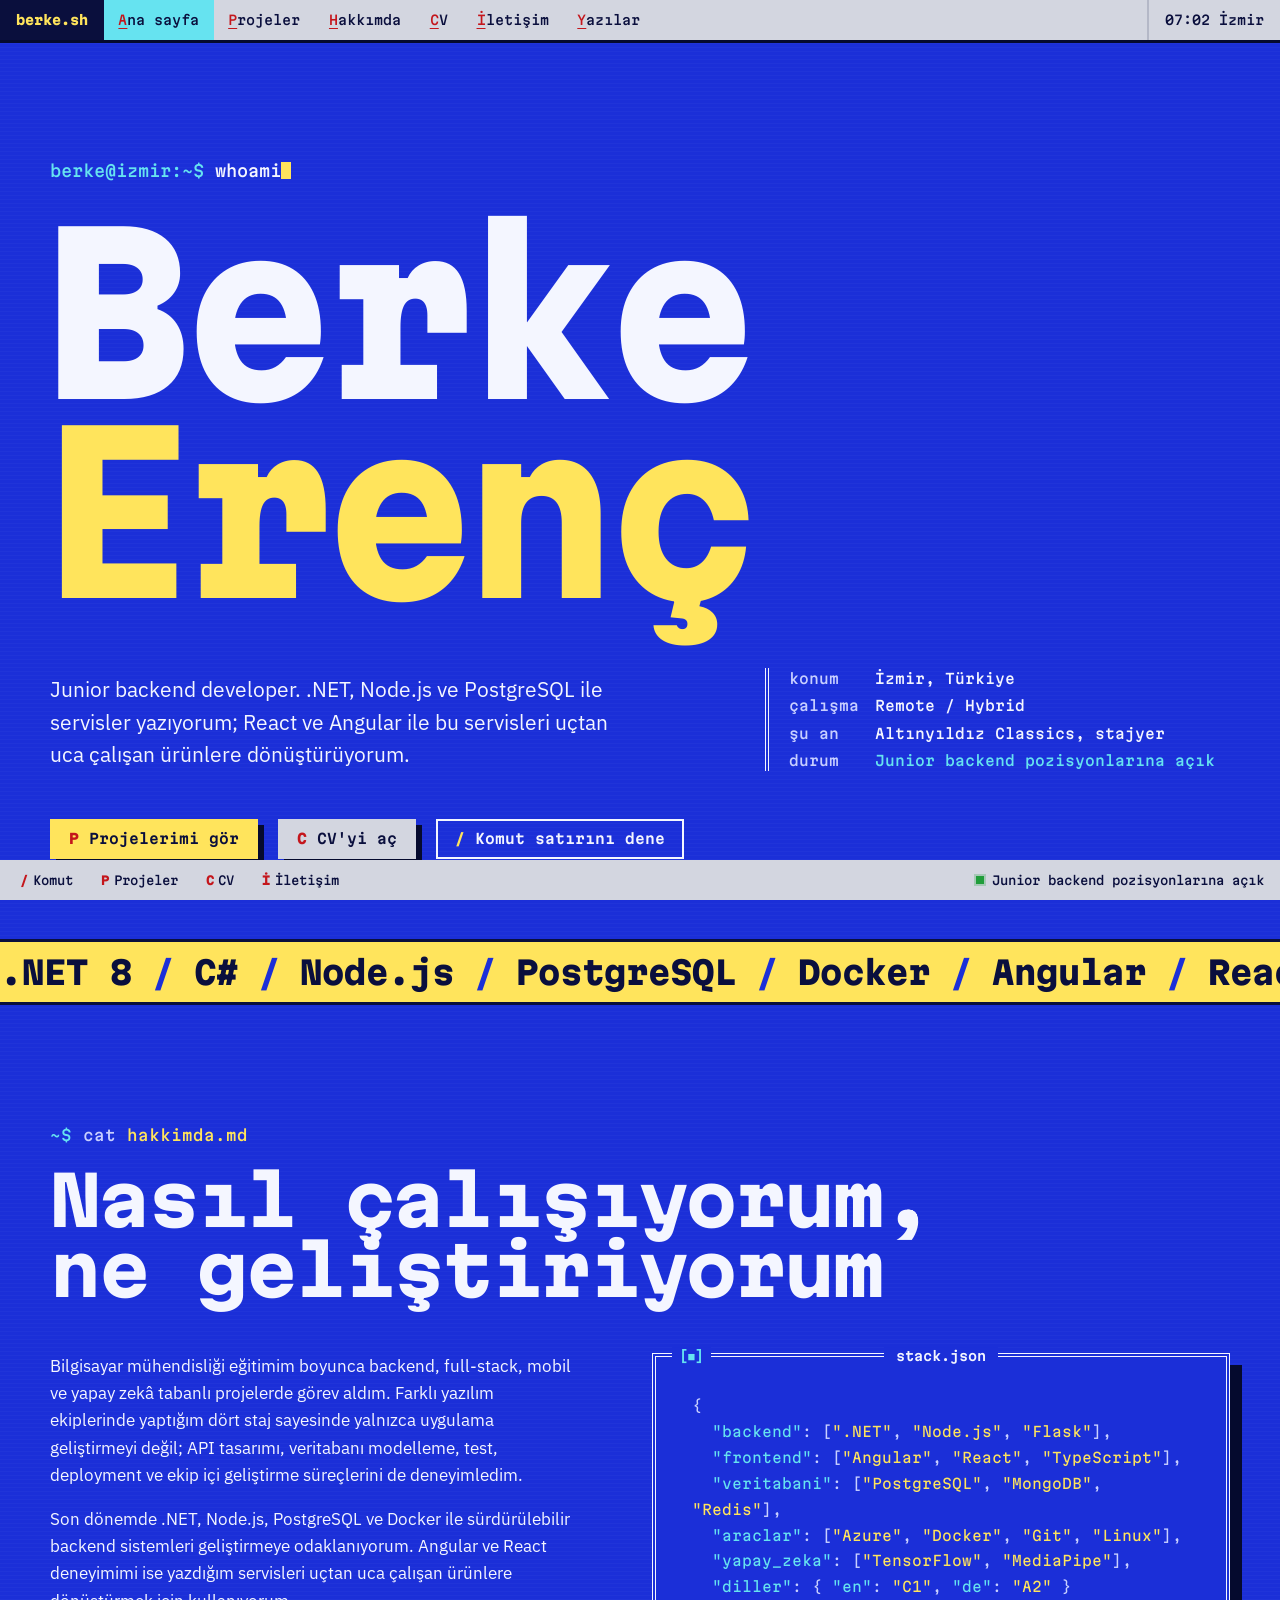
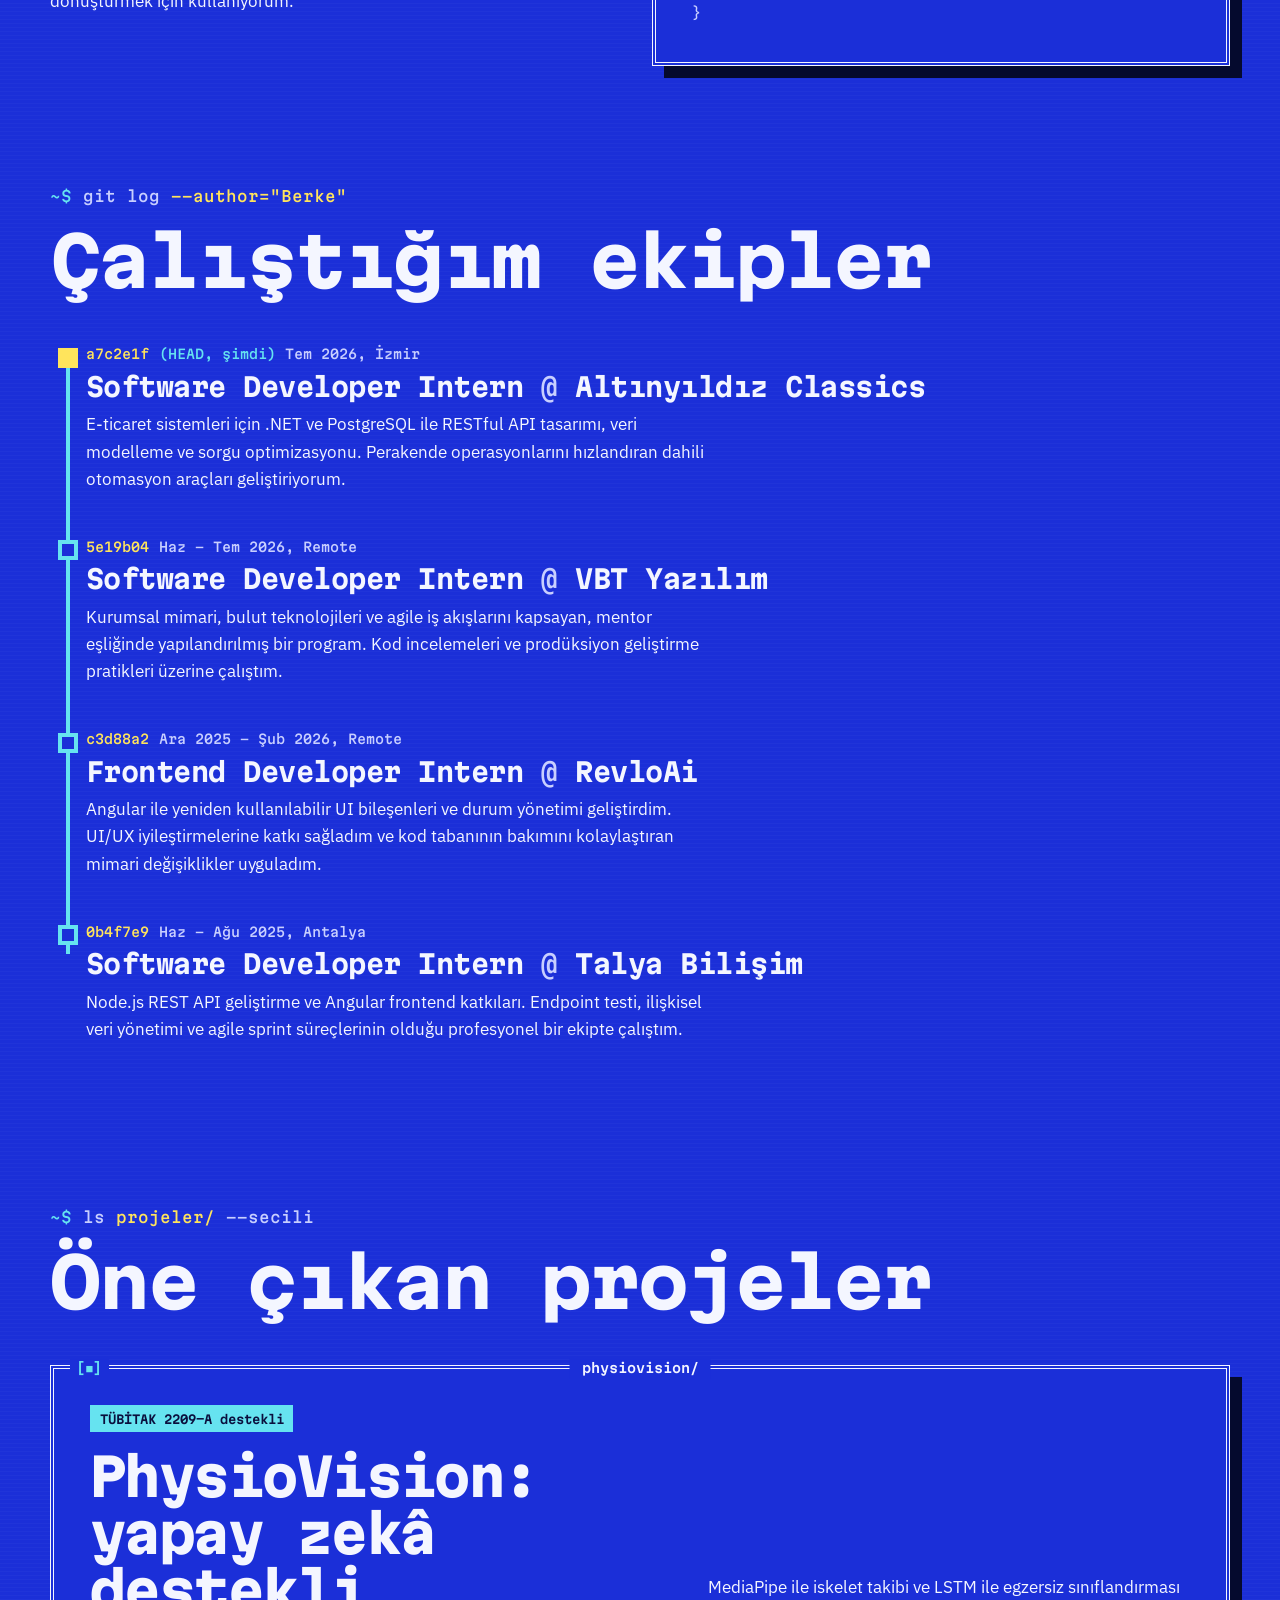
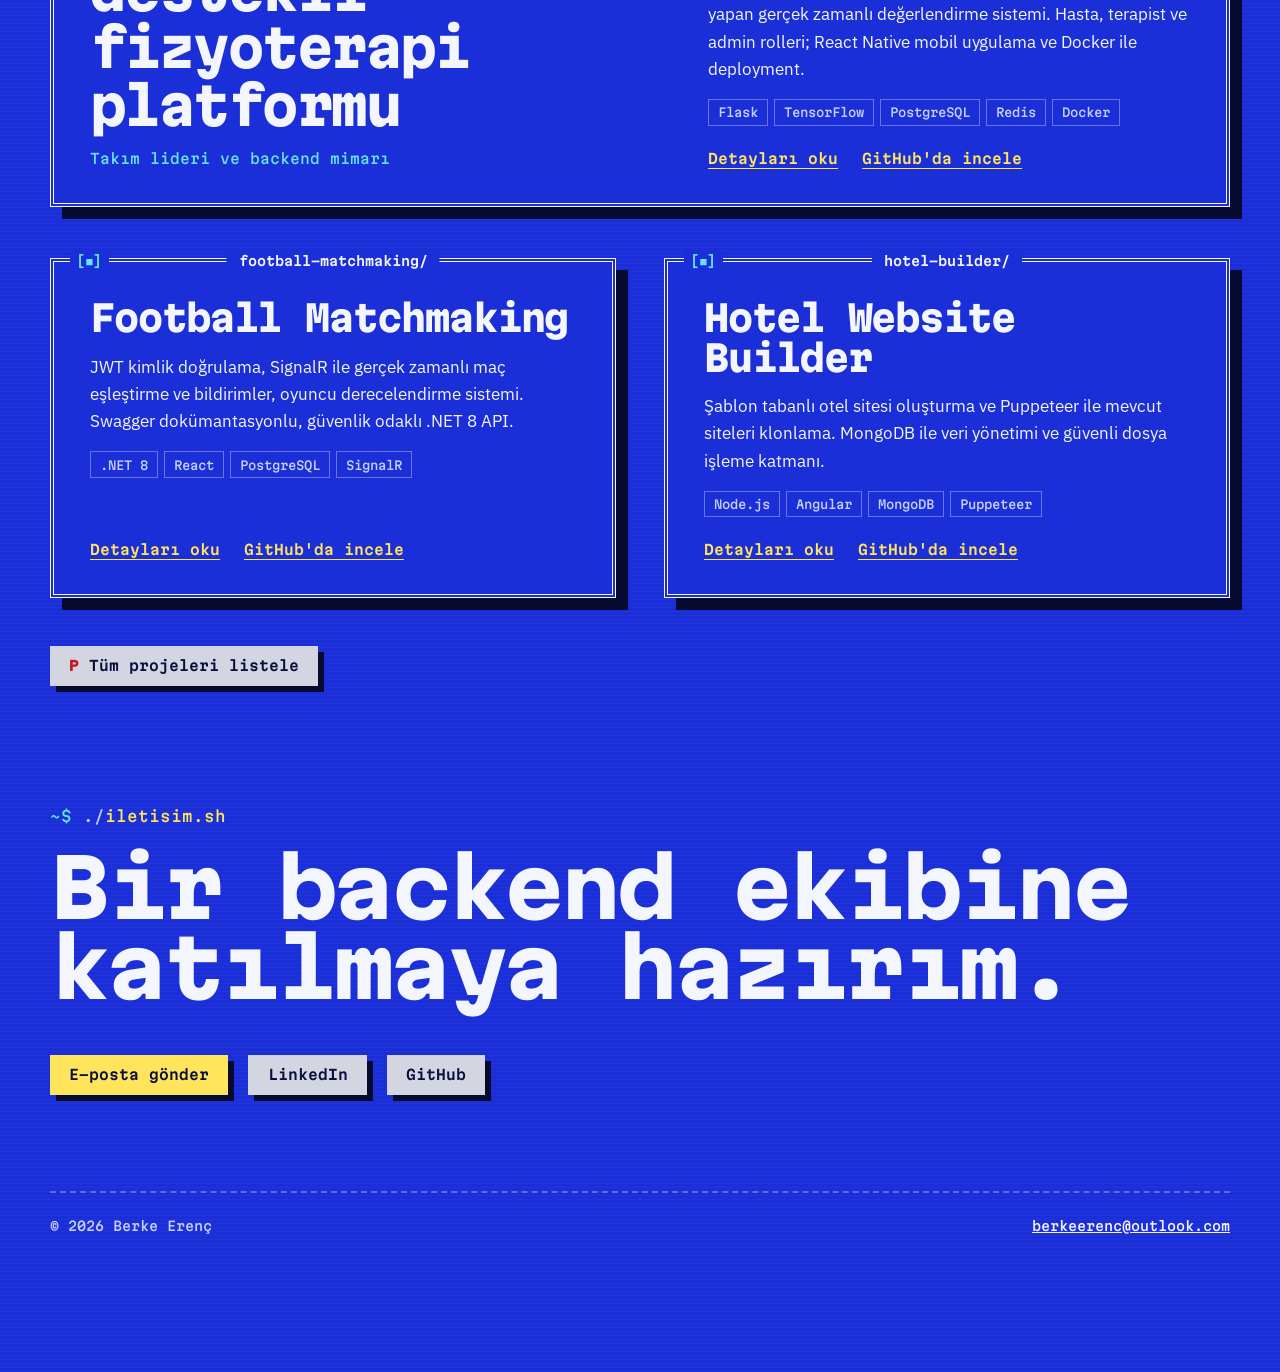
==== commit a41cdc8b: "Update PhysioVision role and improve mobile layout - PhysioVision role: team lead and backend archit" ====
--- a/index.html
+++ b/index.html
@@ -29,7 +29,7 @@
 
     .name {
       font-family: var(--mono);
-      font-size: clamp(3.4rem, 15.5vw, 13.5rem);
+      font-size: clamp(3.4rem, 22vw, 13.5rem);
       line-height: .92;
       letter-spacing: -0.045em;
       color: var(--ink);
@@ -157,6 +157,7 @@
     }
     .proj.wide h3 { font-size: clamp(1.75rem, 4.5vw, 3.25rem); max-width: 20ch; }
     .proj p { max-width: 62ch; }
+    .proj .proj-role { font: 500 .875rem var(--mono); color: var(--cyan); }
     .badge {
       align-self: flex-start;
       font: 600 .75rem/1 var(--mono);
@@ -180,6 +181,7 @@
 
     @media (max-width: 860px) {
       .hero-grid, .about-grid { grid-template-columns: 1fr; }
+      .json { white-space: pre; font-size: .75rem; }
       .projects-grid, .proj.wide { grid-template-columns: 1fr; }
     }
   </style>
@@ -308,6 +310,7 @@
             <div class="wide-l">
               <span class="badge">TÜBİTAK 2209-A destekli</span>
               <h3>PhysioVision: yapay zekâ destekli fizyoterapi platformu</h3>
+              <p class="proj-role">Takım lideri ve backend mimarı</p>
             </div>
             <div class="wide-r">
             <p>MediaPipe ile iskelet takibi ve LSTM ile egzersiz sınıflandırması yapan gerçek zamanlı değerlendirme sistemi. Hasta, terapist ve admin rolleri; React Native mobil uygulama ve Docker ile deployment.</p>
@@ -366,7 +369,7 @@
     <button type="button" class="hide-sm" onclick="location.href='projects.html'"><kbd>P</kbd>Projeler</button>
     <button type="button" class="hide-sm" onclick="window.open('Berke-Erenc-CV.pdf','_blank','noopener')"><kbd>C</kbd>CV</button>
     <button type="button" class="hide-sm" onclick="location.href='contact.html'"><kbd>İ</kbd>İletişim</button>
-    <span class="status-right"><span class="status-dot" aria-hidden="true"></span>Junior backend pozisyonlarına açık</span>
+    <span class="status-right"><span class="status-dot" aria-hidden="true"></span><span class="hide-sm">Junior backend pozisyonlarına açık</span><span class="show-sm">İşe açık</span></span>
   </footer>
 
   <div class="palette" id="palette" role="dialog" aria-modal="true" aria-label="Komut satırı" aria-hidden="true">
--- a/shared.css
+++ b/shared.css
@@ -256,8 +256,12 @@
 @keyframes blink { 50% { opacity: 0; } }
 
 /* ===== MOBİL ===== */
+.show-sm { display: none; }
 @media (max-width: 720px) {
   .menubar-clock { display: none; }
+  .menubar li:first-child { display: none; }
+  .menubar a.item { padding: 0 .7rem; }
+  .statusbar .show-sm { display: inline; }
   .statusbar .hide-sm { display: none; }
   .win { box-shadow: 7px 7px 0 var(--shadow); }
   body { font-size: 1rem; }
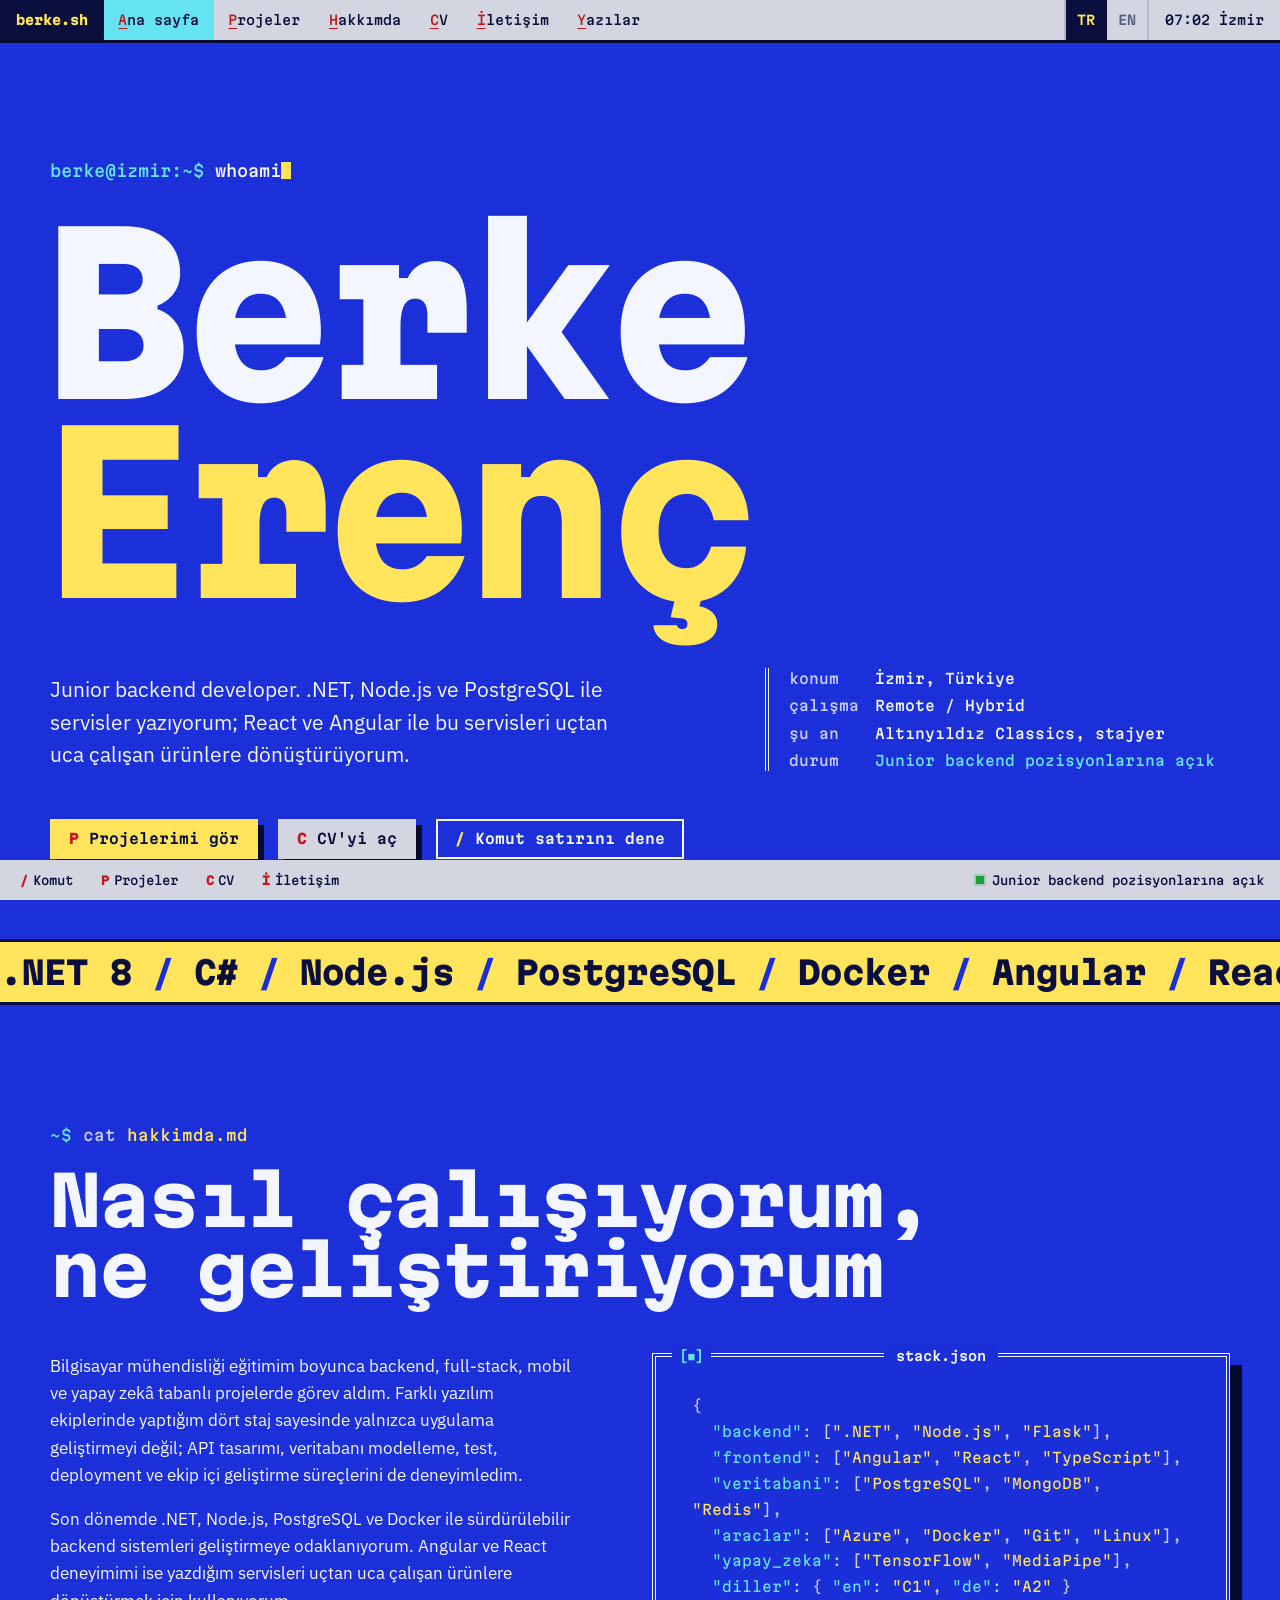
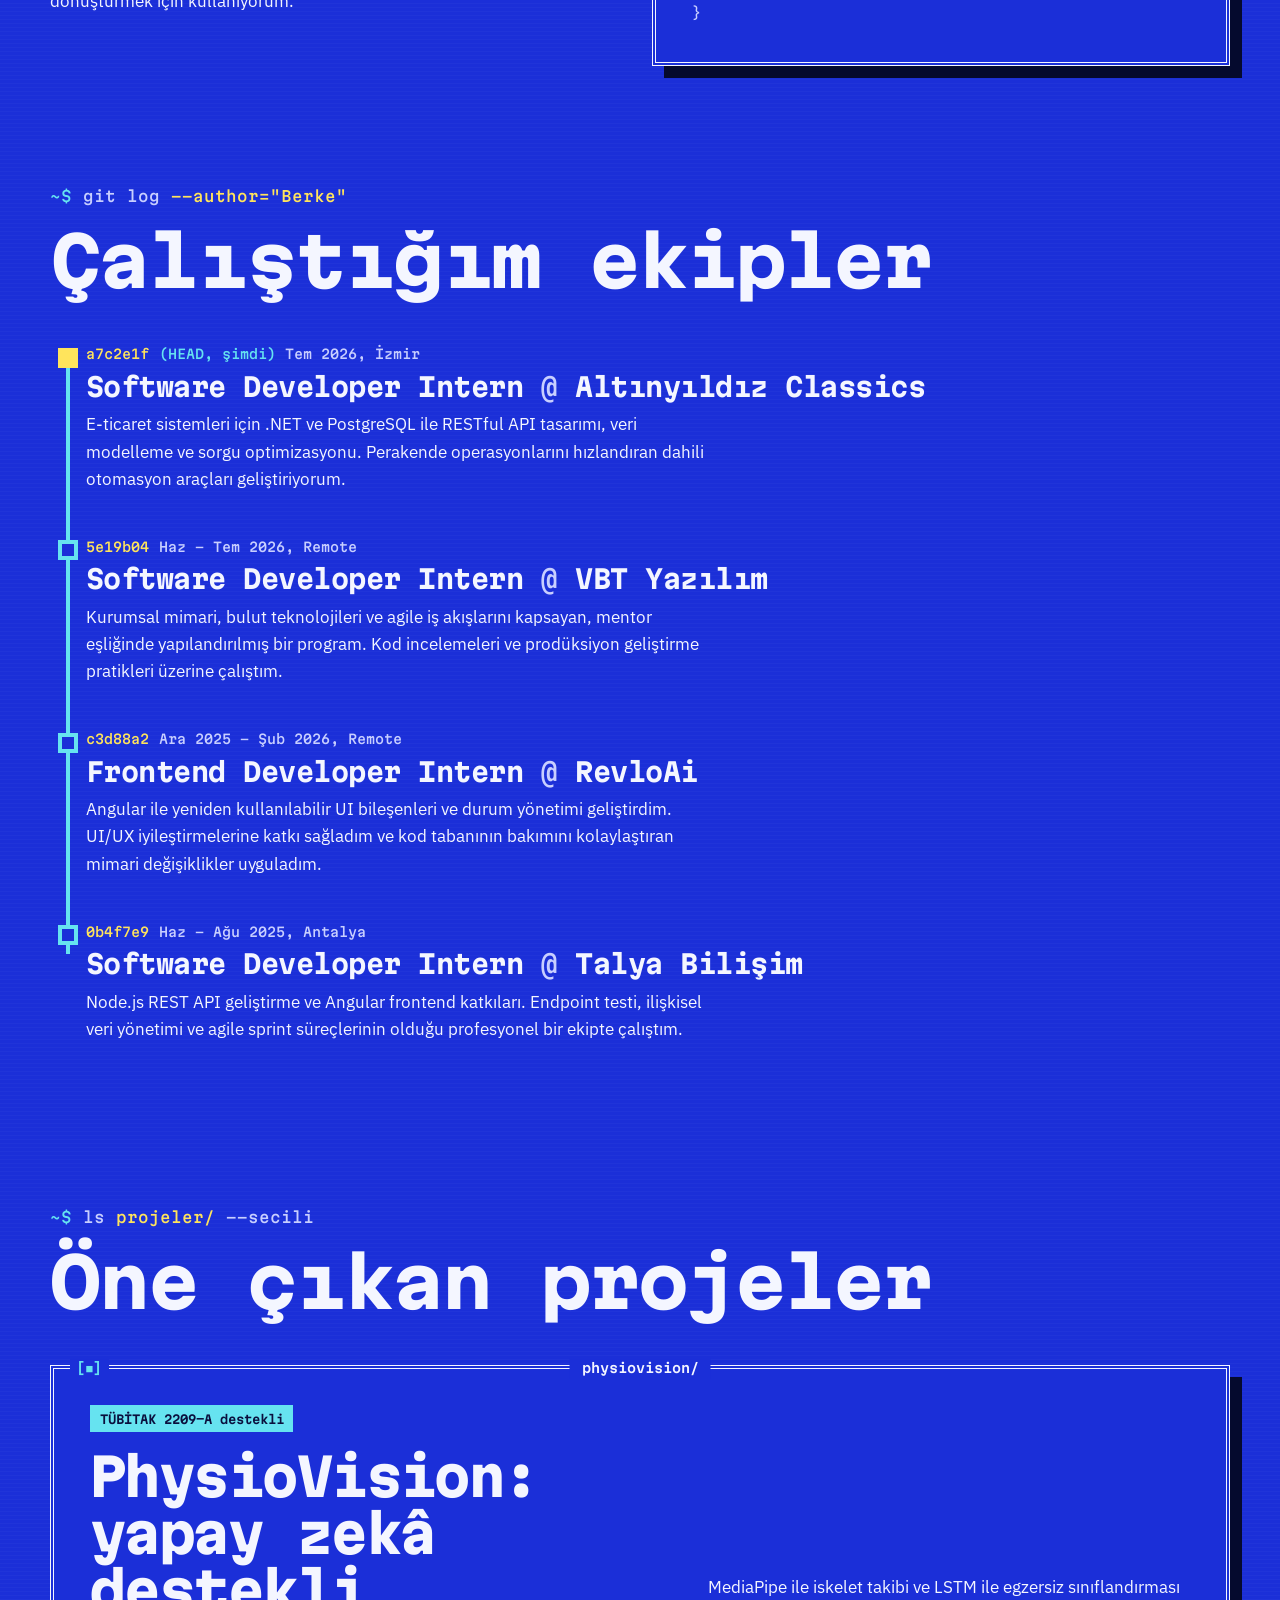
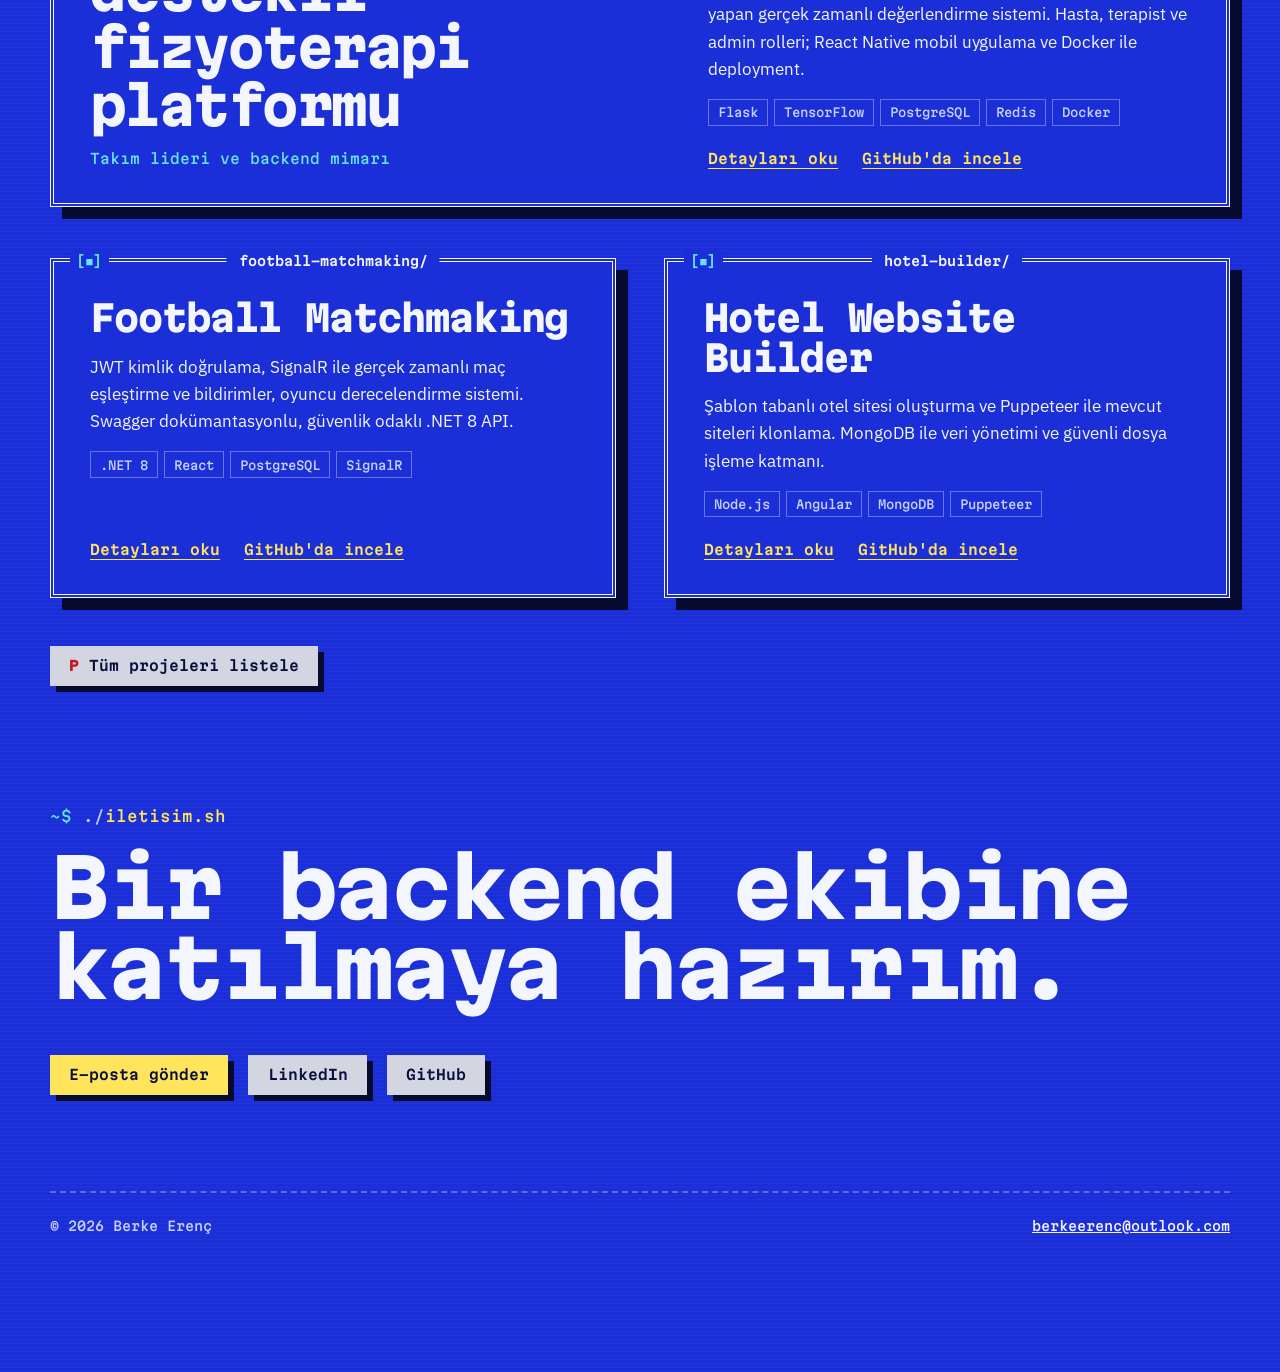
==== commit c108ae0f: "Add English version of the site - English pages under /en/ (home, projects, contact, writing) - TR/E" ====
--- a/index.html
+++ b/index.html
@@ -9,6 +9,7 @@
   <meta property="og:title" content="Berke Erenç – Junior Backend Developer">
   <meta property="og:description" content="Berke Erenç'in backend, full-stack ve yapay zekâ projelerini içeren yazılım geliştirici portföyü. .NET, Node.js, PostgreSQL ve Angular ile geliştirme.">
   <meta property="og:type" content="website">
+  <meta property="og:locale" content="tr_TR">
   <meta property="og:url" content="https://berkeerenc.github.io/">
   <meta property="og:image" content="https://berkeerenc.github.io/og-image.svg">
   <meta name="twitter:card" content="summary_large_image">
@@ -16,11 +17,14 @@
   <meta name="twitter:description" content="Berke Erenç'in backend, full-stack ve yapay zekâ projelerini içeren yazılım geliştirici portföyü. .NET, Node.js, PostgreSQL ve Angular ile geliştirme.">
   <meta name="twitter:image" content="https://berkeerenc.github.io/og-image.svg">
   <link rel="canonical" href="https://berkeerenc.github.io/">
+  <link rel="alternate" hreflang="tr" href="https://berkeerenc.github.io/">
+  <link rel="alternate" hreflang="en" href="https://berkeerenc.github.io/en/">
+  <link rel="alternate" hreflang="x-default" href="https://berkeerenc.github.io/en/">
   <link rel="icon" type="image/svg+xml" href="favicon.svg">
   <link rel="preconnect" href="https://fonts.googleapis.com">
   <link rel="preconnect" href="https://fonts.gstatic.com" crossorigin>
   <link href="https://fonts.googleapis.com/css2?family=IBM+Plex+Sans:ital,wght@0,400;0,500;0,600;1,400&family=Martian+Mono:wdth,wght@75..112.5,100..800&display=swap" rel="stylesheet">
-  <link rel="stylesheet" href="shared.css">
+  <link rel="stylesheet" href="shared.css?v=326383f9">
   <style>
     /* ---------- HERO ---------- */
     .hero { padding-top: clamp(1rem, 4vw, 3rem); }
@@ -201,6 +205,7 @@
         <li><a class="item" href="blog.html" data-key="y"><span class="key">Y</span>azılar</a></li>
       </ul>
     </nav>
+    <div class="lang-switch" role="group" aria-label="Dil"><a href="index.html" hreflang="tr" lang="tr" aria-current="true">TR</a><a href="en/index.html" hreflang="en" lang="en">EN</a></div>
     <span class="menubar-clock" data-clock aria-hidden="true"></span>
   </header>
 
@@ -385,6 +390,6 @@
     </div>
   </div>
 
-  <script src="shared.js" defer></script>
+  <script src="shared.js?v=90786019" defer></script>
 </body>
 </html>
--- a/shared.css
+++ b/shared.css
@@ -86,6 +86,13 @@
 .menubar a.item[aria-current="page"] { background: var(--cyan); color: var(--bar-ink); }
 .menubar .key { color: var(--red); text-decoration: underline; text-underline-offset: 3px; }
 .menubar a.item:hover .key, .menubar a.item:focus-visible .key { color: var(--yellow); }
+.lang-switch { display: flex; align-items: stretch; flex-shrink: 0; border-left: 2px solid rgba(10,15,61,.15); }
+.lang-switch a {
+  display: flex; align-items: center; padding: 0 .7rem;
+  text-decoration: none; color: rgba(10,15,61,.6); font-weight: 600;
+}
+.lang-switch a:hover, .lang-switch a:focus-visible { background: var(--bar-ink); color: var(--ink); outline: none; }
+.lang-switch a[aria-current] { background: var(--bar-ink); color: var(--yellow); }
 .menubar-clock { display: flex; align-items: center; padding: 0 1rem; flex-shrink: 0; border-left: 2px solid rgba(10,15,61,.15); }
 
 /* ===== DURUM ÇUBUĞU ===== */
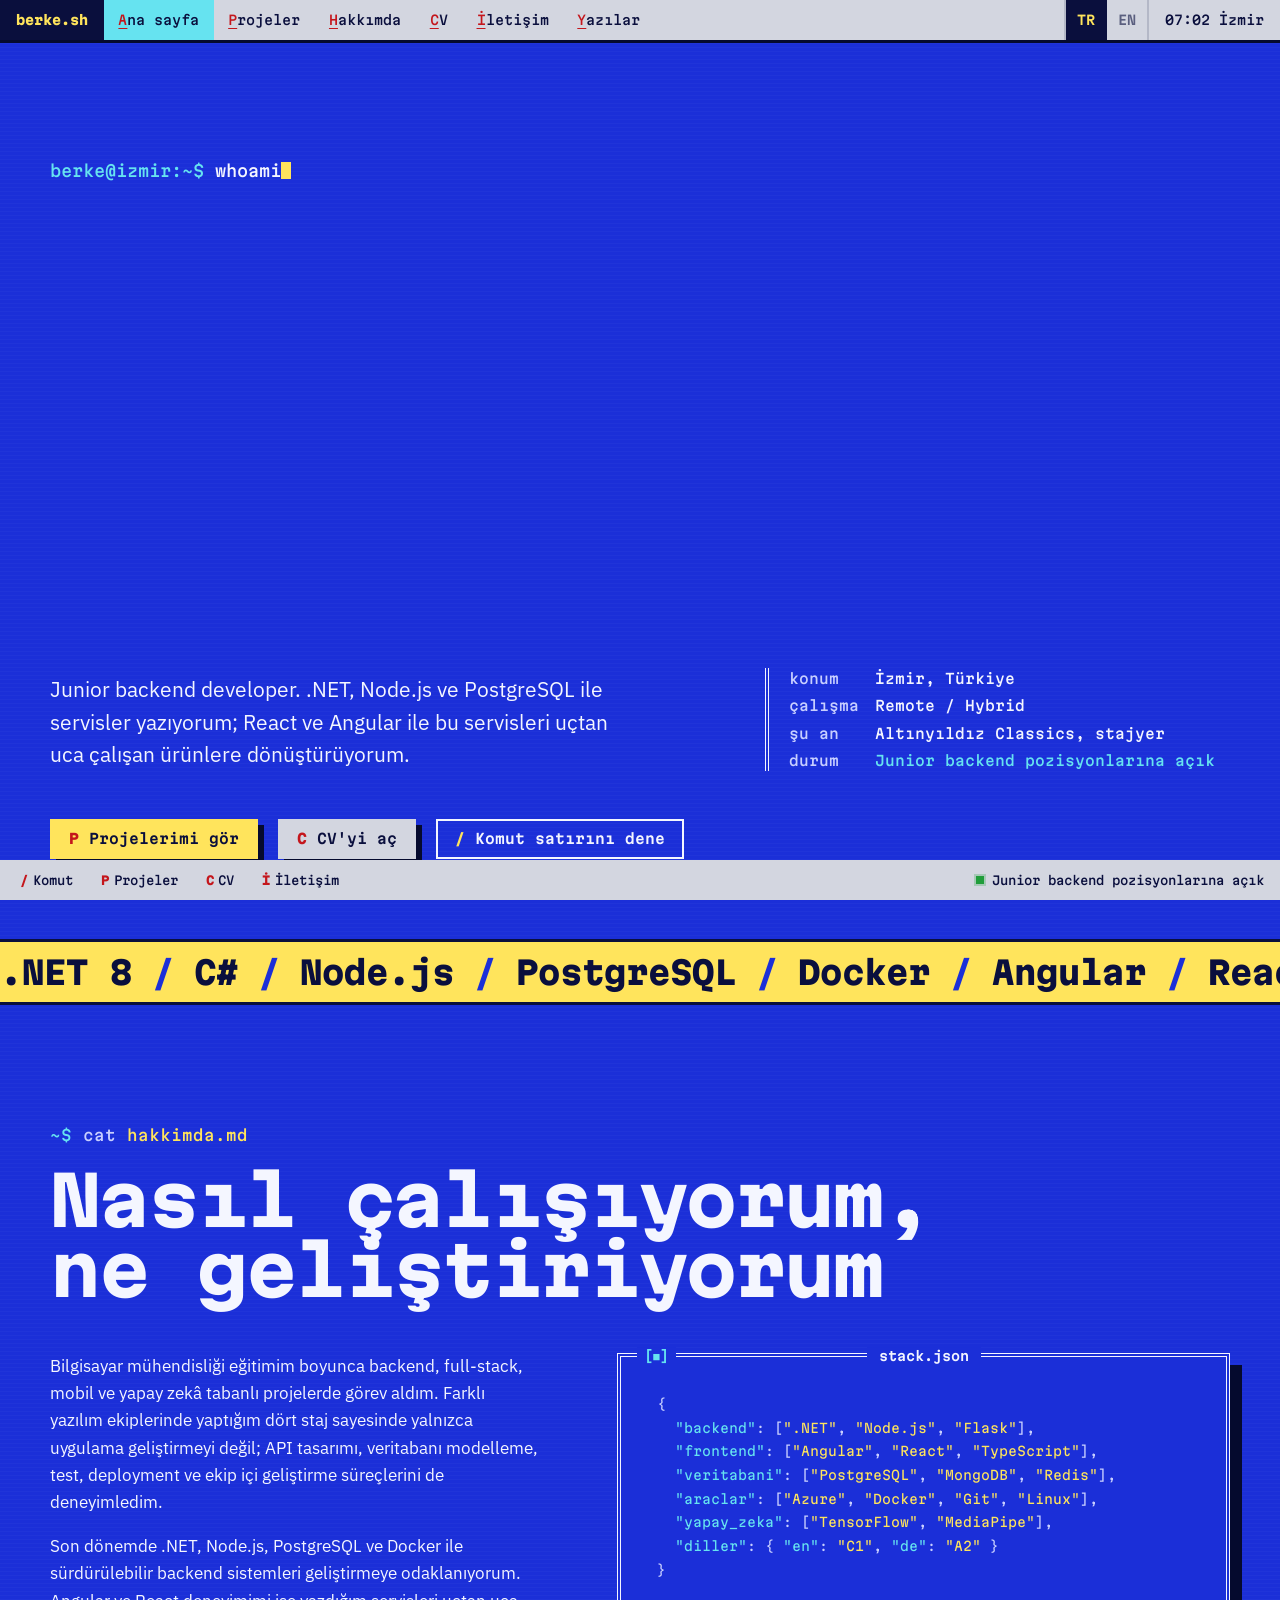
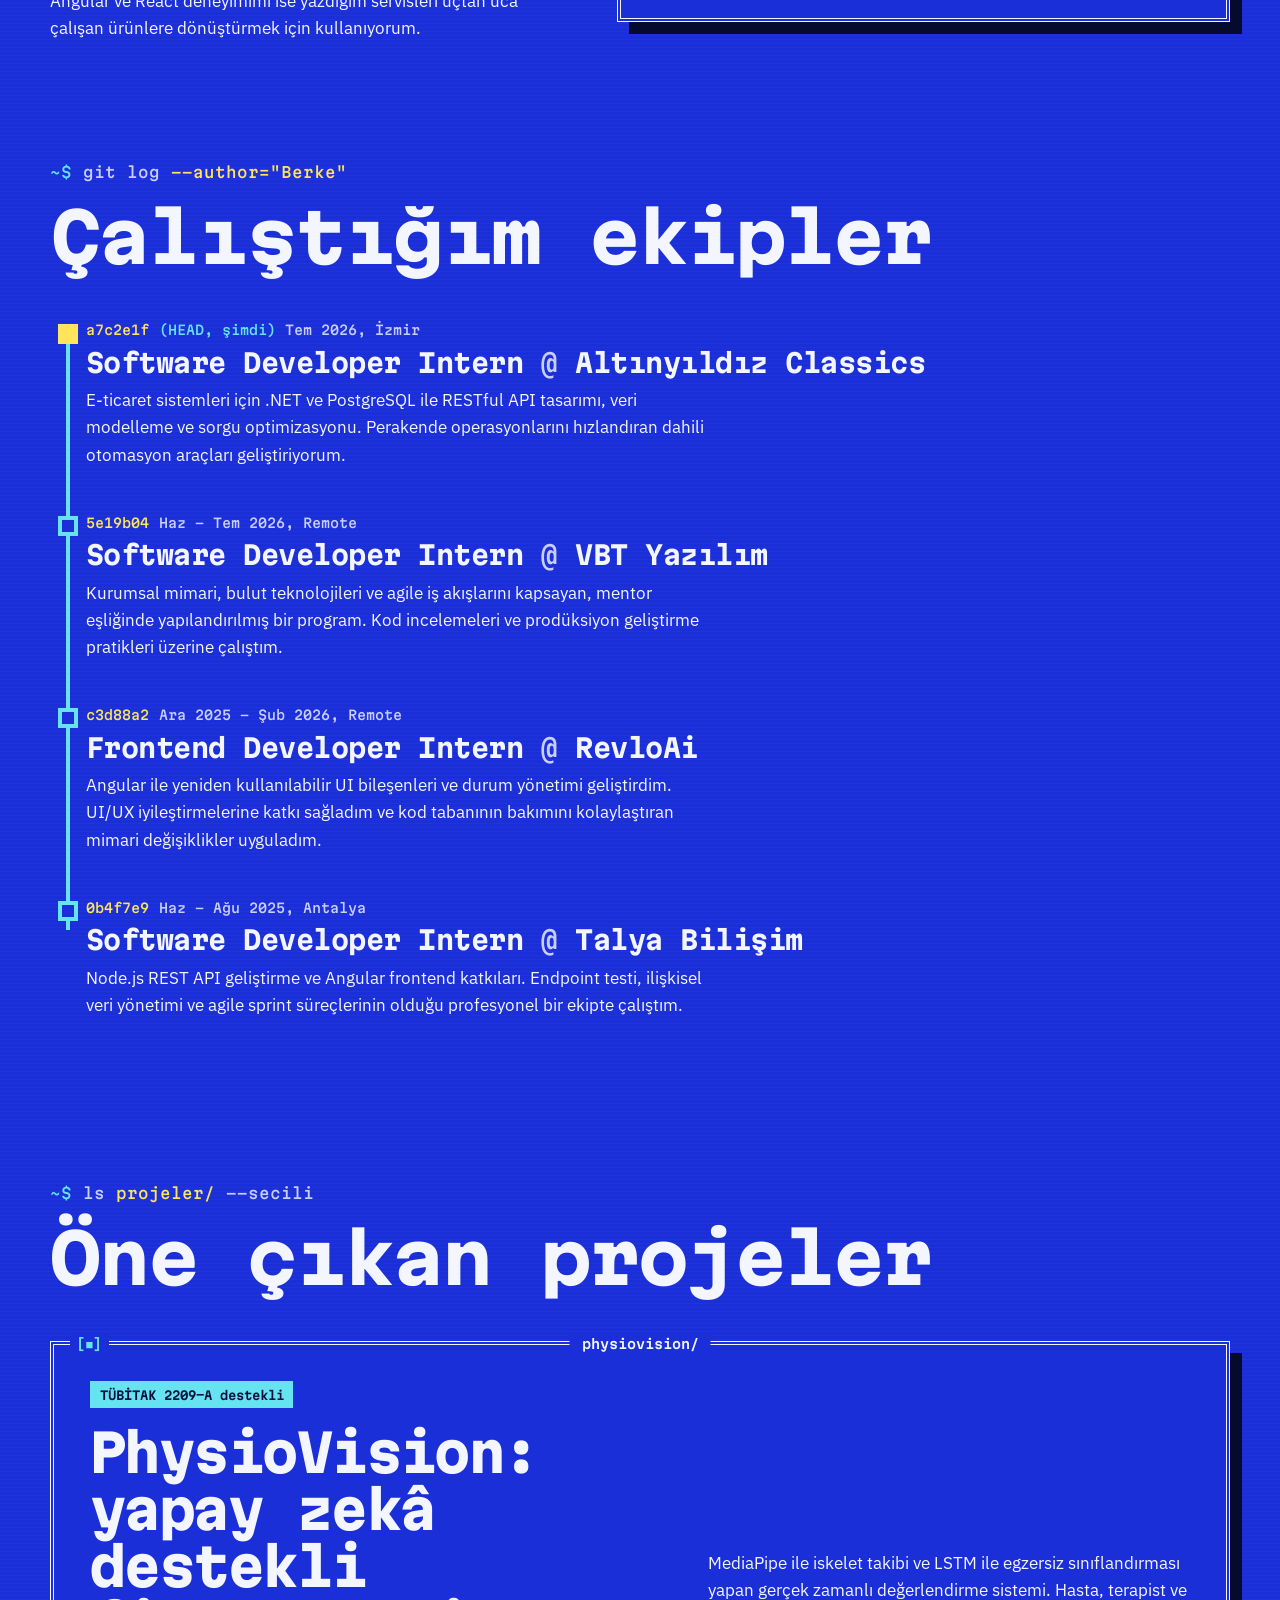
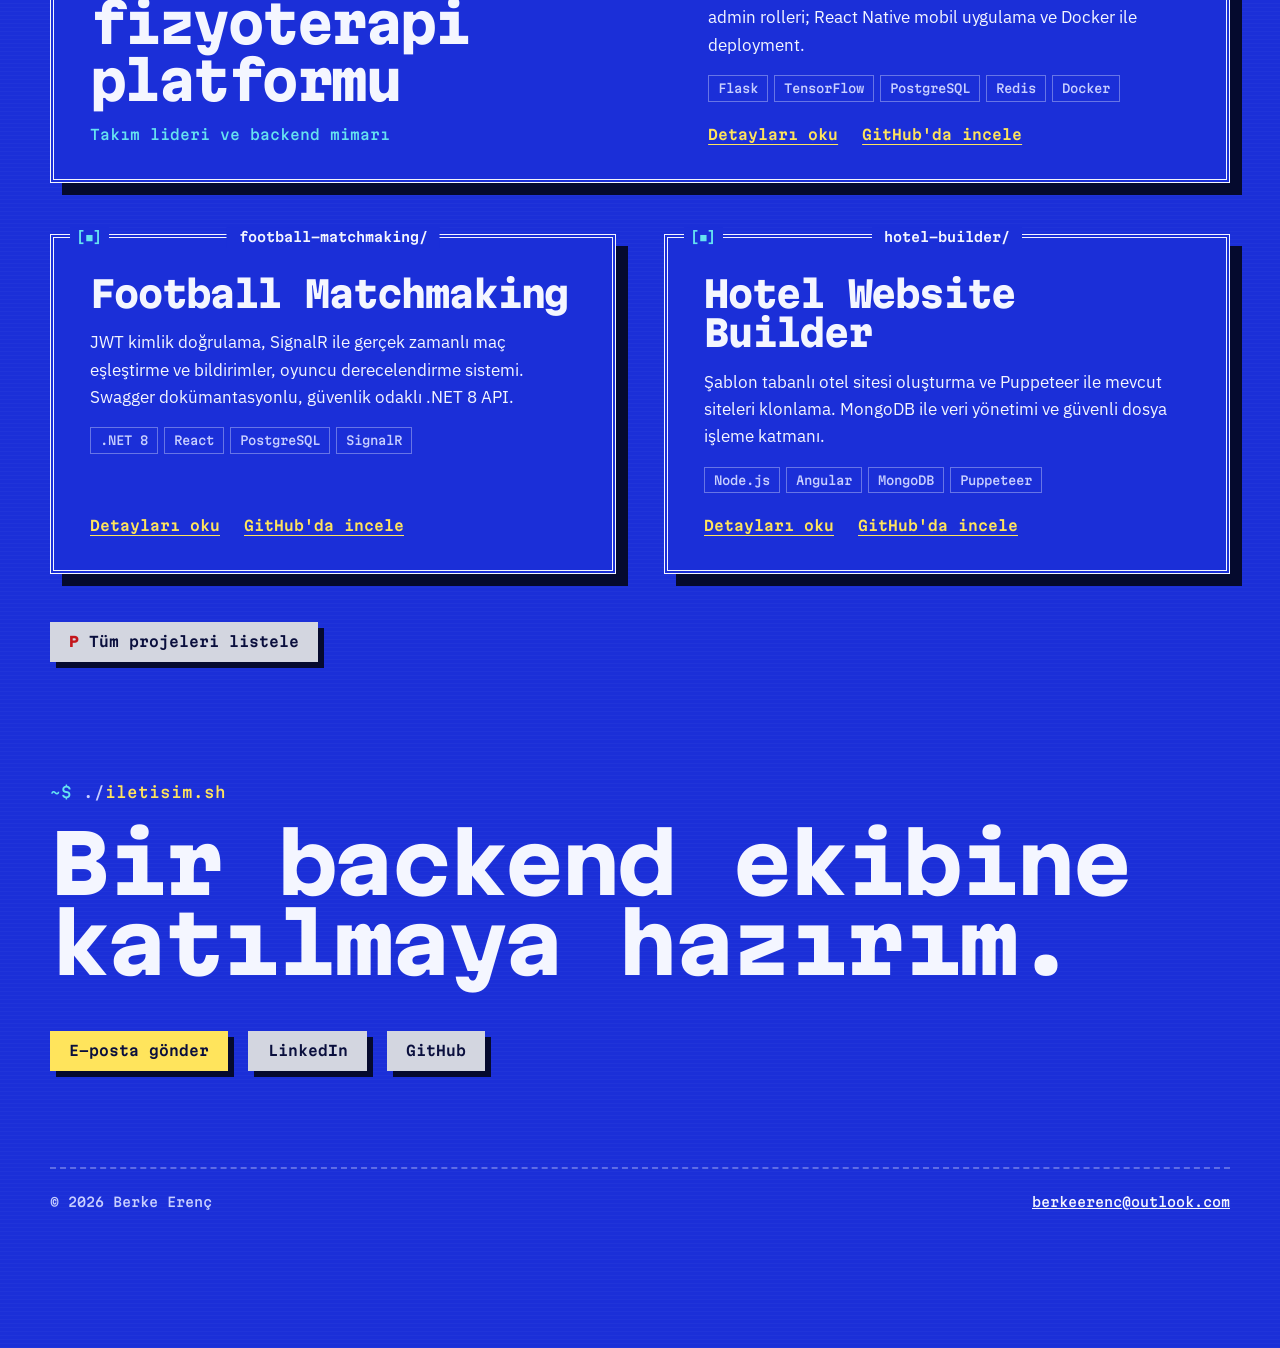
==== commit d5aabc66: "Add BIOS-style boot intro on the home page - First visit per session shows a short boot sequence (ab" ====
--- a/index.html
+++ b/index.html
@@ -24,7 +24,7 @@
   <link rel="preconnect" href="https://fonts.googleapis.com">
   <link rel="preconnect" href="https://fonts.gstatic.com" crossorigin>
   <link href="https://fonts.googleapis.com/css2?family=IBM+Plex+Sans:ital,wght@0,400;0,500;0,600;1,400&family=Martian+Mono:wdth,wght@75..112.5,100..800&display=swap" rel="stylesheet">
-  <link rel="stylesheet" href="shared.css?v=326383f9">
+  <link rel="stylesheet" href="shared.css?v=eb35180d">
   <style>
     /* ---------- HERO ---------- */
     .hero { padding-top: clamp(1rem, 4vw, 3rem); }
@@ -88,13 +88,14 @@
     /* ---------- HAKKIMDA ---------- */
     .about-grid {
       display: grid;
-      grid-template-columns: minmax(0, 1fr) minmax(0, 1.1fr);
+      grid-template-columns: minmax(0, 1fr) minmax(0, 1.25fr);
       gap: clamp(2.5rem, 6vw, 5rem);
       align-items: start;
     }
     .json {
-      font: 400 clamp(.75rem, 1.1vw, .875rem)/1.85 var(--mono);
-      white-space: pre-wrap;
+      font: 400 clamp(.75rem, 1vw, .8125rem)/1.85 var(--mono);
+      white-space: pre;
+      overflow-x: auto;
       overflow-x: auto;
     }
     .json .k { color: var(--cyan); }
@@ -189,6 +190,16 @@
       .projects-grid, .proj.wide { grid-template-columns: 1fr; }
     }
   </style>
+  <script>
+    (function () {
+      var seen = false;
+      try { seen = !!sessionStorage.getItem('berke-booted'); } catch (e) {}
+      if (!seen && !matchMedia('(prefers-reduced-motion: reduce)').matches) {
+        document.documentElement.classList.add('booting');
+        setTimeout(function () { document.documentElement.classList.remove('booting'); }, 4500);
+      }
+    })();
+  </script>
 </head>
 <body>
   <a class="skip-link" href="#main-content">İçeriğe geç</a>
@@ -390,6 +401,6 @@
     </div>
   </div>
 
-  <script src="shared.js?v=90786019" defer></script>
+  <script src="shared.js?v=d3e19b2a" defer></script>
 </body>
 </html>
--- a/shared.css
+++ b/shared.css
@@ -281,3 +281,42 @@
   .ticker-track { animation: none; }
   .caret { animation: none; }
 }
+
+/* ===== AÇILIŞ: BOOT SEKANSI ===== */
+/* JS çalışmadan önce sitenin bir anlığına görünmesini engeller */
+html.booting body { overflow: hidden; }
+html.booting body::before {
+  content: ""; position: fixed; inset: 0; z-index: 999;
+  background: var(--bar-ink);
+}
+.boot {
+  position: fixed; inset: 0; z-index: 1000;
+  display: flex; flex-direction: column; justify-content: flex-start;
+  padding: clamp(1.5rem, 5vw, 3.5rem);
+  background: var(--bar-ink); color: var(--muted);
+  font: 400 clamp(.75rem, 1.5vw, .9375rem)/1.75 var(--mono);
+  cursor: pointer;
+  transform-origin: 50% 50%;
+}
+.boot-head { display: flex; justify-content: space-between; gap: 1rem; color: var(--ink); margin-bottom: 1.75rem; }
+.boot-head b { color: var(--yellow); font-weight: 800; }
+.boot-lines { list-style: none; max-width: 86ch; }
+.boot-lines li { white-space: pre-wrap; }
+.boot-lines .ok { color: #59E07A; }
+.boot-lines .hl { color: var(--cyan); }
+.boot-bar {
+  display: inline-block; width: min(22ch, 40vw); height: .8em; vertical-align: -0.05em;
+  border: 2px solid var(--muted); margin-left: .5rem; position: relative;
+}
+.boot-bar i { position: absolute; inset: 1px; right: auto; width: 0; background: var(--yellow); transition: width .55s steps(14); }
+.boot-skip { margin-top: auto; align-self: flex-end; font-size: .75rem; color: rgba(200,207,255,.6); }
+/* kapanış: tüplü ekran gibi tek çizgiye söner */
+.boot.off { animation: crt-off .42s cubic-bezier(.7, 0, .3, 1) forwards; }
+@keyframes crt-off {
+  0%   { transform: scale(1, 1); filter: brightness(1); }
+  55%  { transform: scale(1, .006); filter: brightness(3); background: var(--ink); }
+  100% { transform: scale(0, .006); filter: brightness(4); background: var(--ink); opacity: .2; }
+}
+@media (prefers-reduced-motion: reduce) {
+  .boot { display: none; }
+}
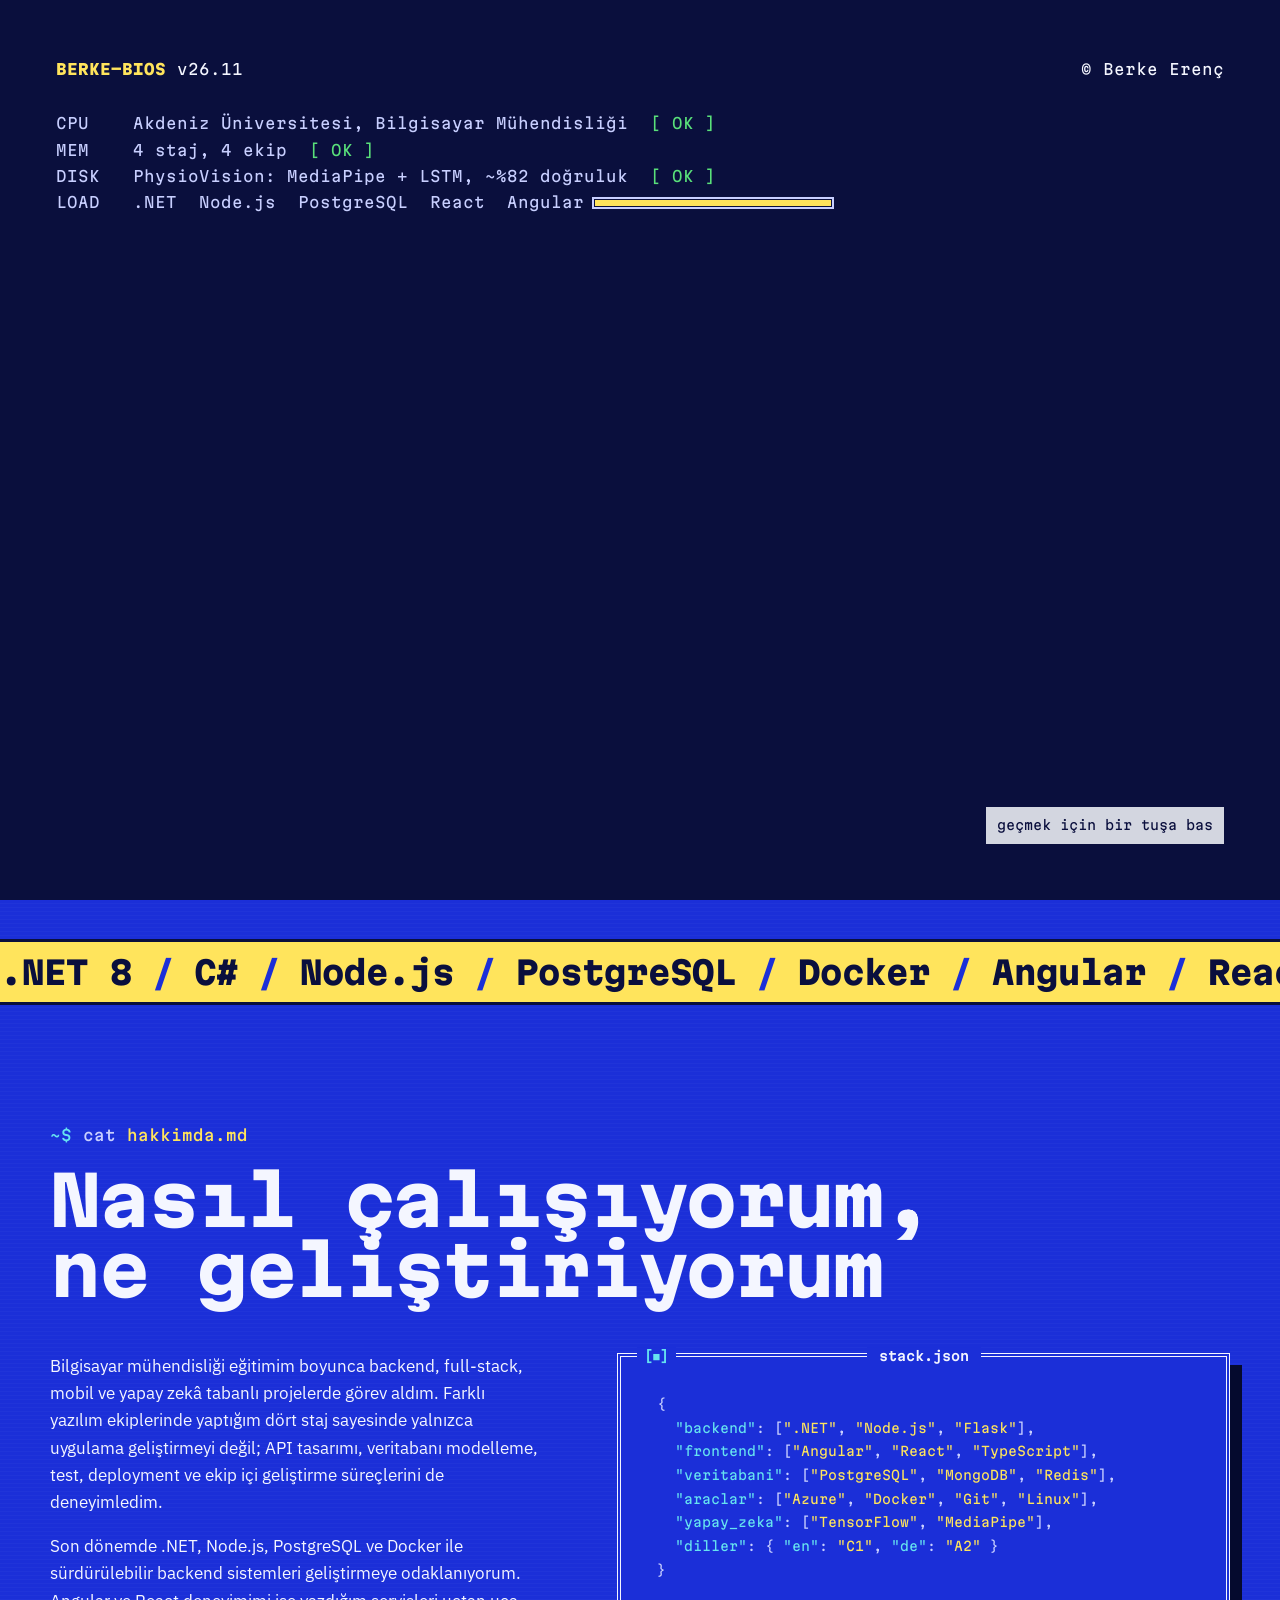
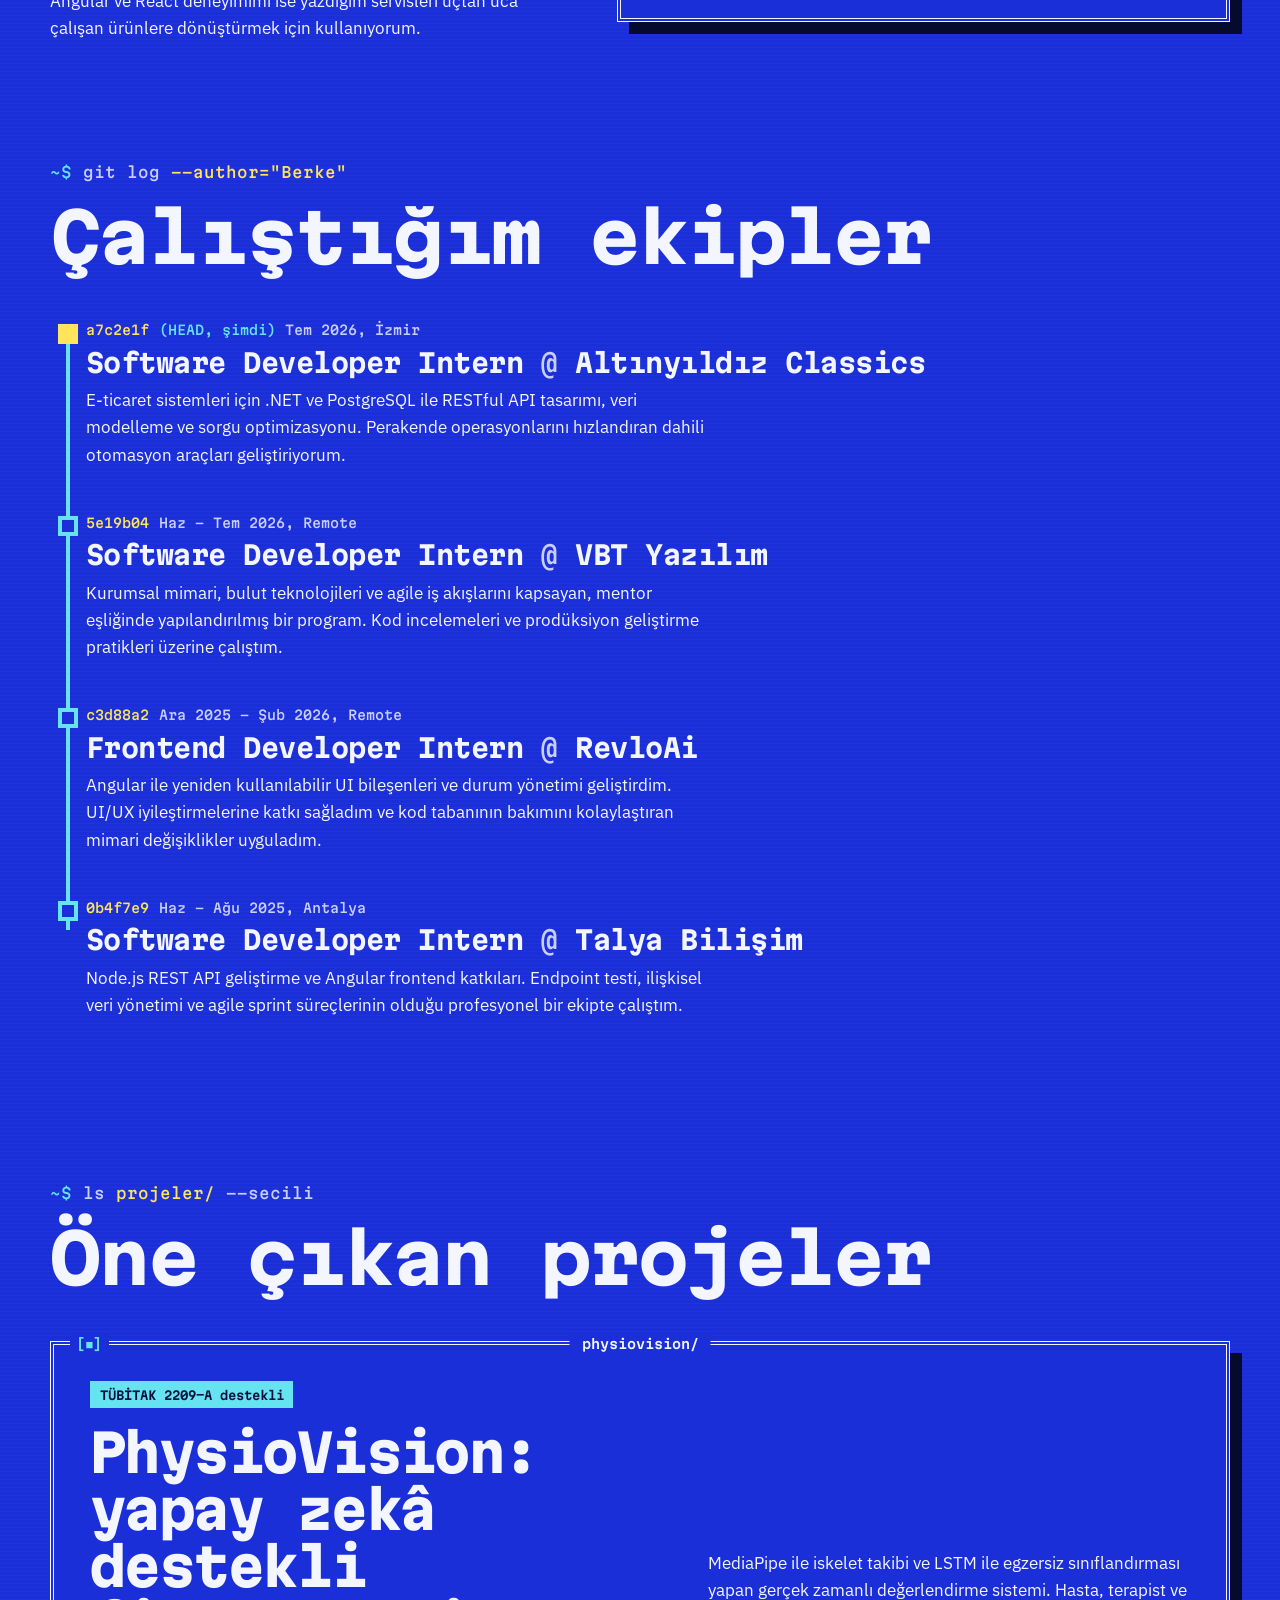
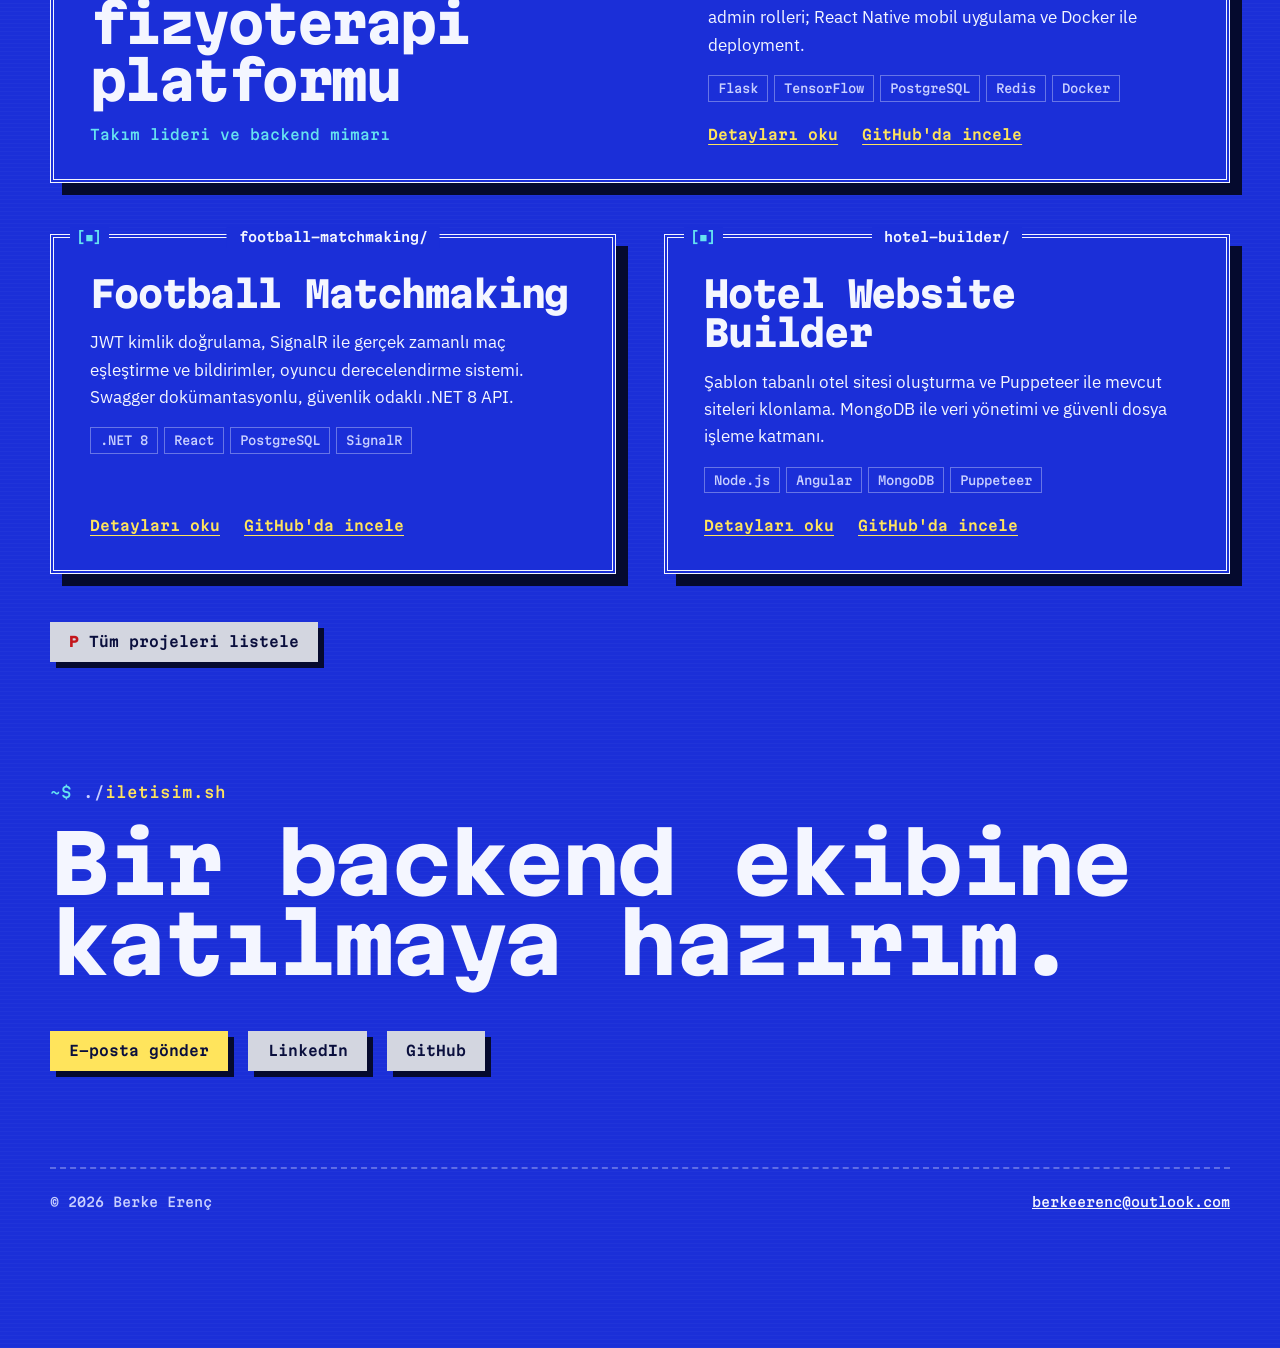
==== commit 171e08b1: "Lengthen boot intro to about 8 seconds - Slower rhythm and three more POST lines (databases, securit" ====
--- a/index.html
+++ b/index.html
@@ -24,7 +24,7 @@
   <link rel="preconnect" href="https://fonts.googleapis.com">
   <link rel="preconnect" href="https://fonts.gstatic.com" crossorigin>
   <link href="https://fonts.googleapis.com/css2?family=IBM+Plex+Sans:ital,wght@0,400;0,500;0,600;1,400&family=Martian+Mono:wdth,wght@75..112.5,100..800&display=swap" rel="stylesheet">
-  <link rel="stylesheet" href="shared.css?v=eb35180d">
+  <link rel="stylesheet" href="shared.css?v=7c9b3e9b">
   <style>
     /* ---------- HERO ---------- */
     .hero { padding-top: clamp(1rem, 4vw, 3rem); }
@@ -196,7 +196,7 @@
       try { seen = !!sessionStorage.getItem('berke-booted'); } catch (e) {}
       if (!seen && !matchMedia('(prefers-reduced-motion: reduce)').matches) {
         document.documentElement.classList.add('booting');
-        setTimeout(function () { document.documentElement.classList.remove('booting'); }, 4500);
+        setTimeout(function () { document.documentElement.classList.remove('booting'); }, 11000);
       }
     })();
   </script>
@@ -401,6 +401,6 @@
     </div>
   </div>
 
-  <script src="shared.js?v=d3e19b2a" defer></script>
+  <script src="shared.js?v=8211c854" defer></script>
 </body>
 </html>
--- a/shared.css
+++ b/shared.css
@@ -308,8 +308,12 @@
   display: inline-block; width: min(22ch, 40vw); height: .8em; vertical-align: -0.05em;
   border: 2px solid var(--muted); margin-left: .5rem; position: relative;
 }
-.boot-bar i { position: absolute; inset: 1px; right: auto; width: 0; background: var(--yellow); transition: width .55s steps(14); }
-.boot-skip { margin-top: auto; align-self: flex-end; font-size: .75rem; color: rgba(200,207,255,.6); }
+.boot-bar i { position: absolute; inset: 1px; right: auto; width: 0; background: var(--yellow); transition: width 1.3s steps(20); }
+.boot-skip {
+  margin-top: auto; align-self: flex-end;
+  font-size: .8125rem; color: var(--bar-ink); background: var(--bar);
+  padding: .45rem .7rem; animation: blink 1.6s steps(1) infinite;
+}
 /* kapanış: tüplü ekran gibi tek çizgiye söner */
 .boot.off { animation: crt-off .42s cubic-bezier(.7, 0, .3, 1) forwards; }
 @keyframes crt-off {
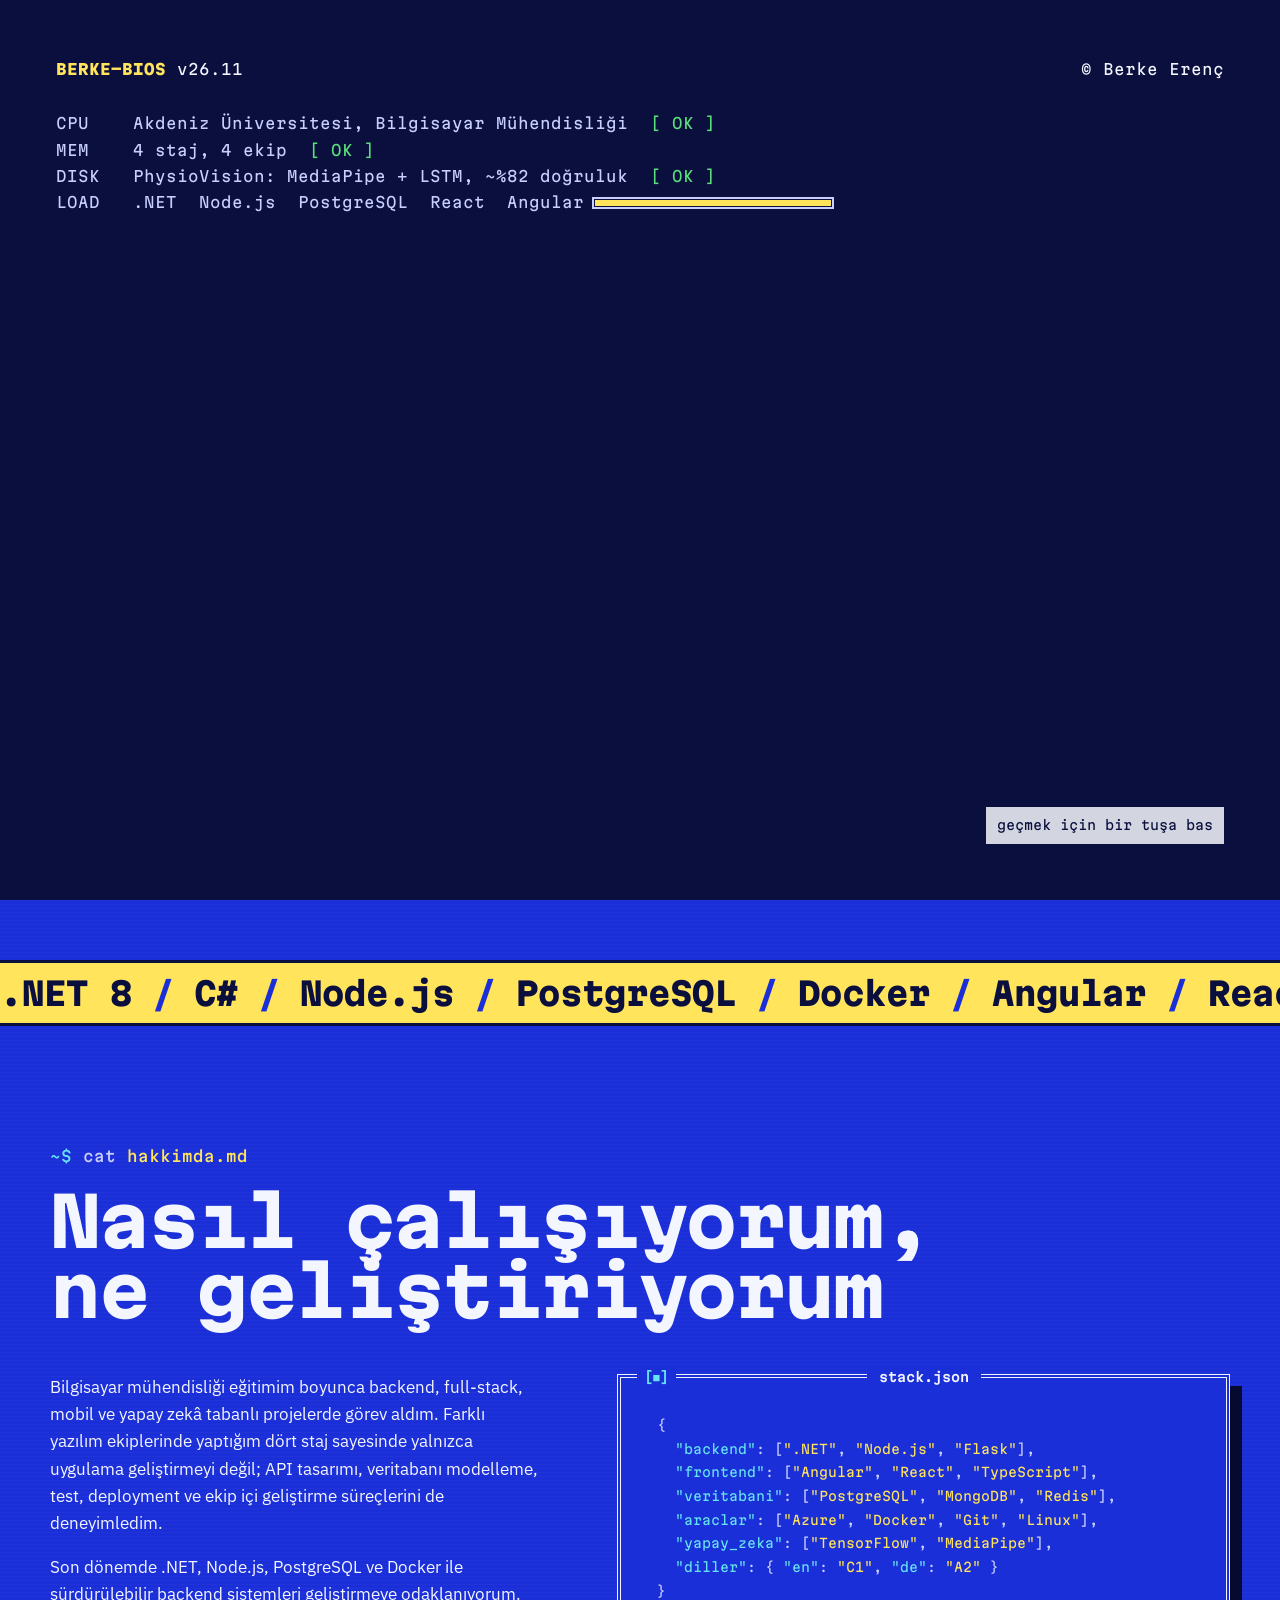
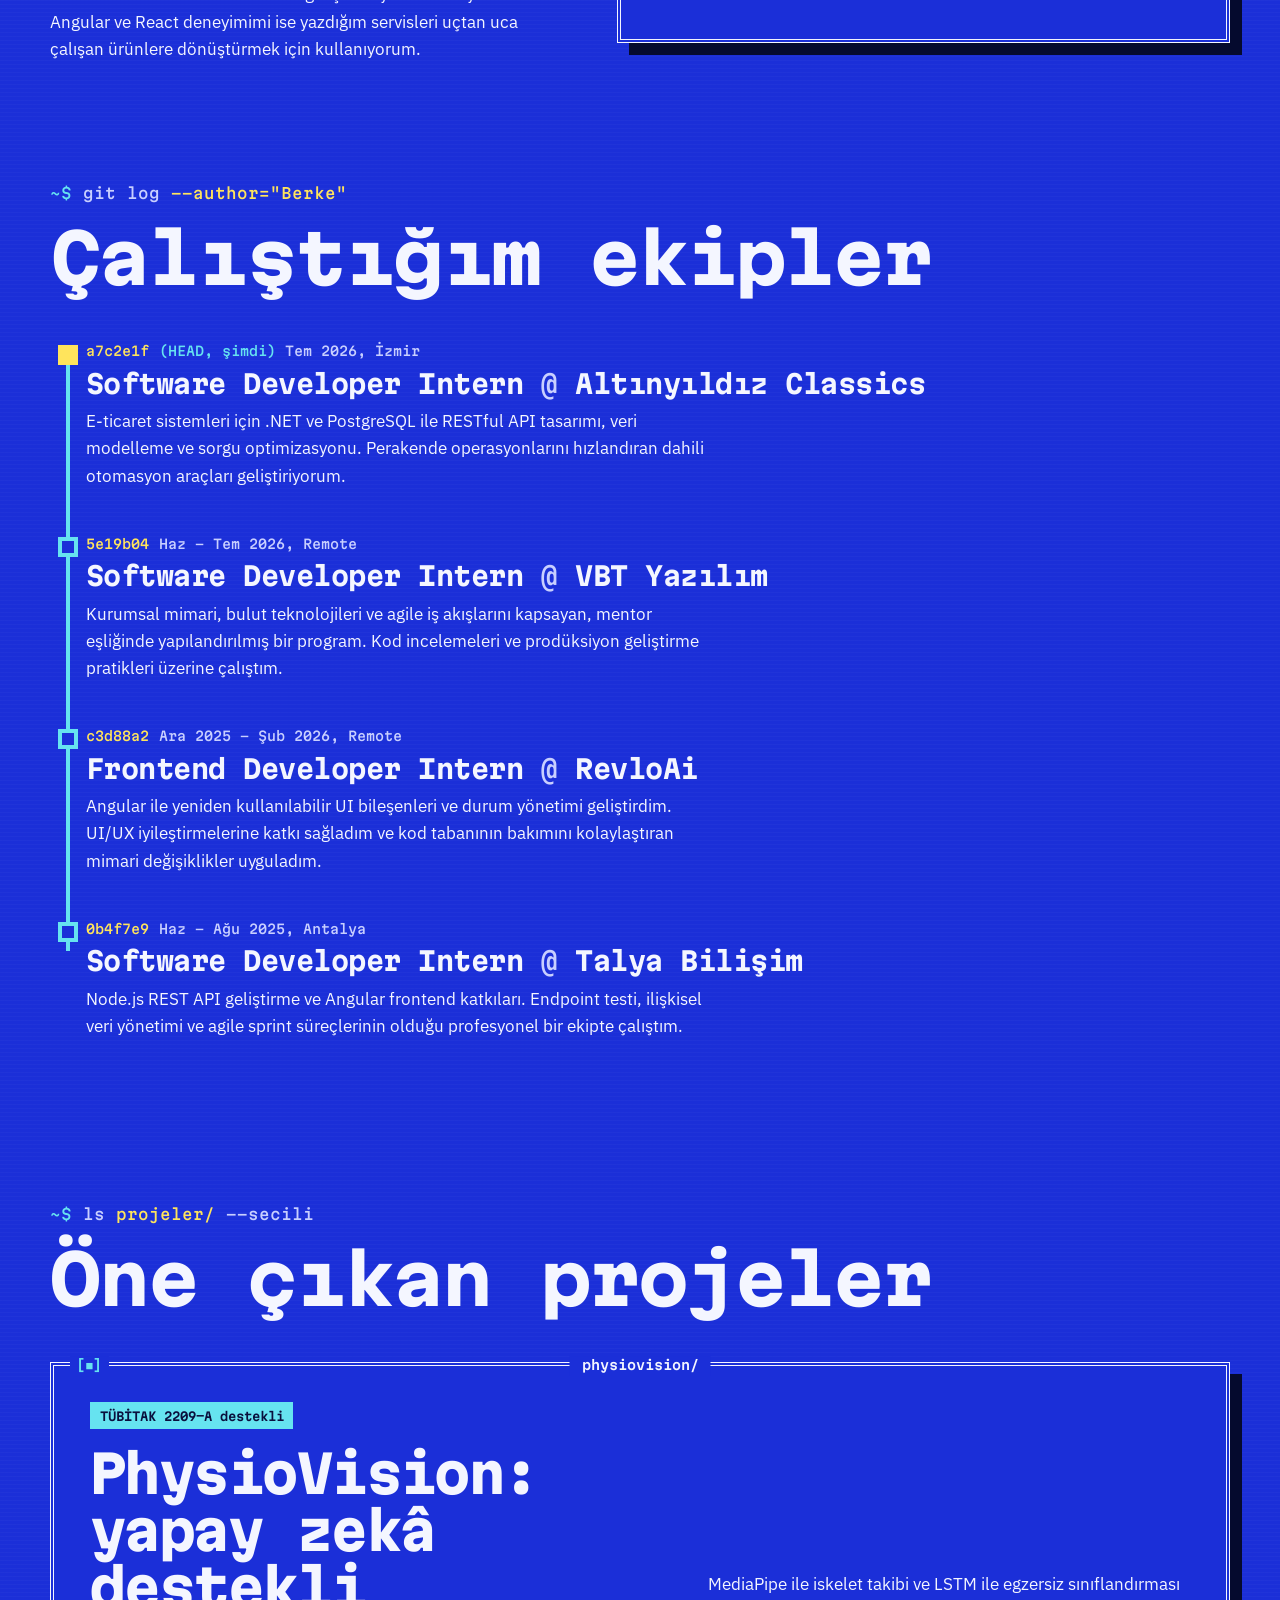
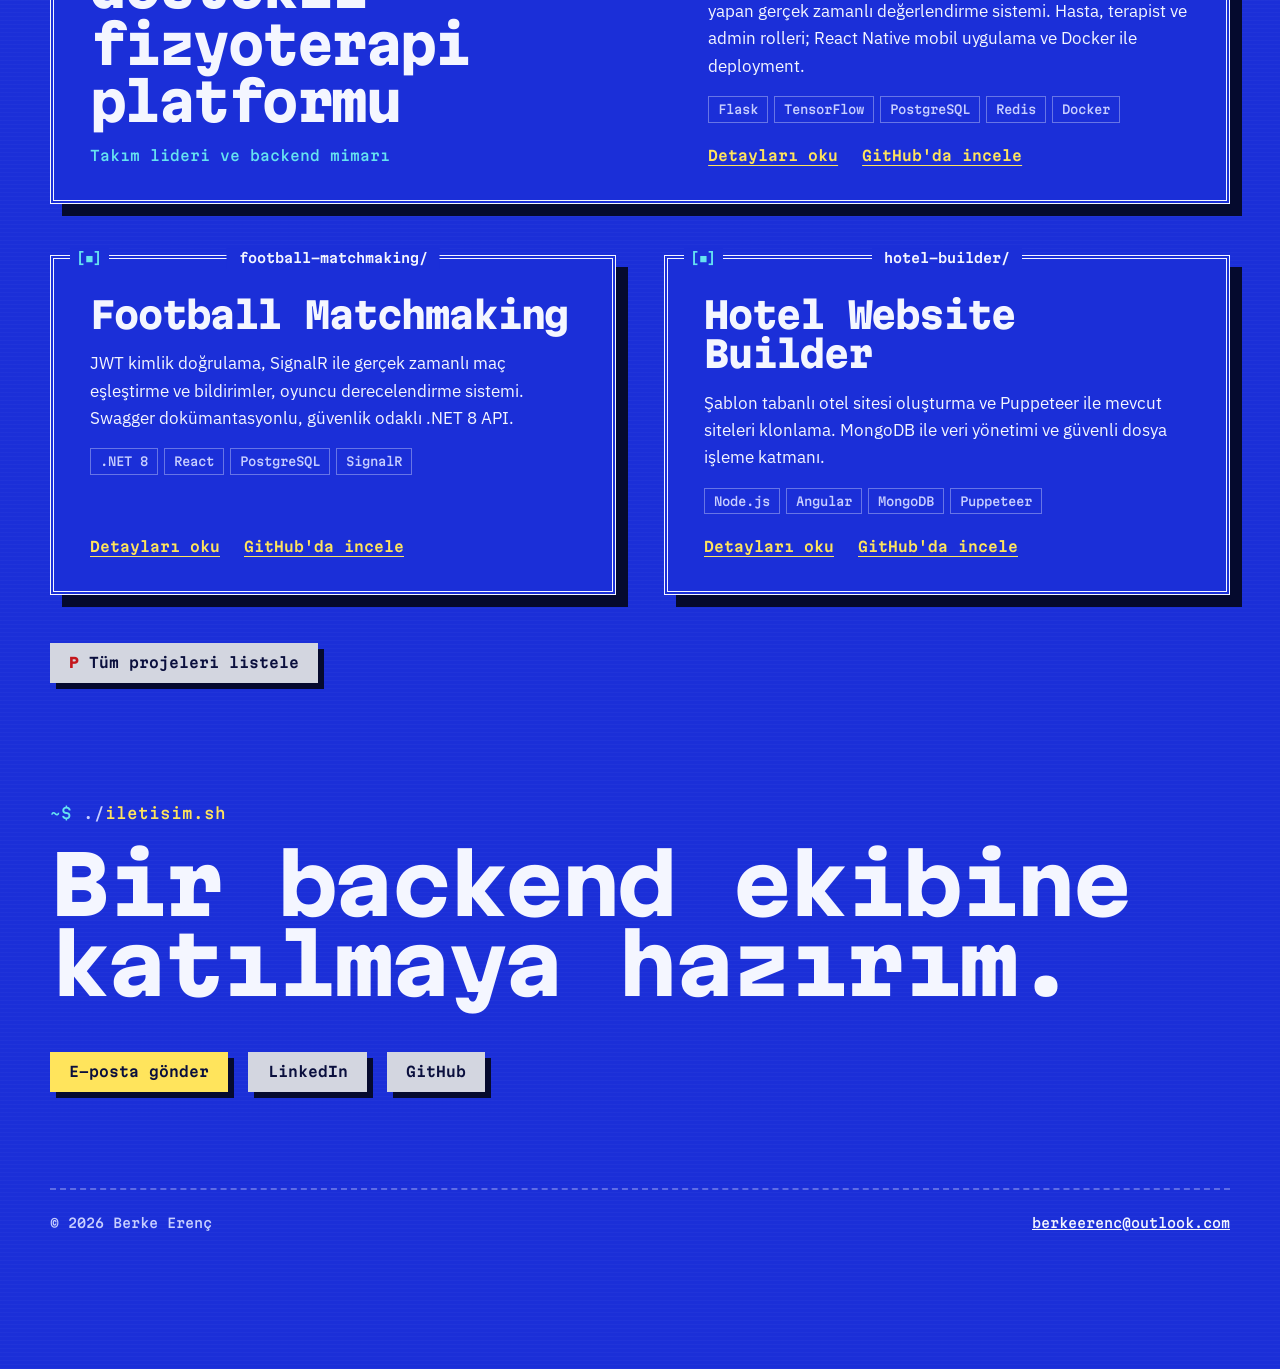
==== commit a73e63e9: "Broaden availability text to software developer roles "Open to junior backend roles" read as backend" ====
--- a/index.html
+++ b/index.html
@@ -232,7 +232,7 @@
             <dt>konum</dt><dd>İzmir, Türkiye</dd>
             <dt>çalışma</dt><dd>Remote / Hybrid</dd>
             <dt>şu an</dt><dd>Altınyıldız Classics, stajyer</dd>
-            <dt>durum</dt><dd class="on">Junior backend pozisyonlarına açık</dd>
+            <dt>durum</dt><dd class="on">Yazılım geliştirici pozisyonlarına açık</dd>
           </dl>
         </div>
 
@@ -385,7 +385,7 @@
     <button type="button" class="hide-sm" onclick="location.href='projects.html'"><kbd>P</kbd>Projeler</button>
     <button type="button" class="hide-sm" onclick="window.open('Berke-Erenc-CV.pdf','_blank','noopener')"><kbd>C</kbd>CV</button>
     <button type="button" class="hide-sm" onclick="location.href='contact.html'"><kbd>İ</kbd>İletişim</button>
-    <span class="status-right"><span class="status-dot" aria-hidden="true"></span><span class="hide-sm">Junior backend pozisyonlarına açık</span><span class="show-sm">İşe açık</span></span>
+    <span class="status-right"><span class="status-dot" aria-hidden="true"></span><span class="hide-sm">Yazılım geliştirici pozisyonlarına açık</span><span class="show-sm">İşe açık</span></span>
   </footer>
 
   <div class="palette" id="palette" role="dialog" aria-modal="true" aria-label="Komut satırı" aria-hidden="true">
@@ -401,6 +401,6 @@
     </div>
   </div>
 
-  <script src="shared.js?v=8211c854" defer></script>
+  <script src="shared.js?v=65996165" defer></script>
 </body>
 </html>
